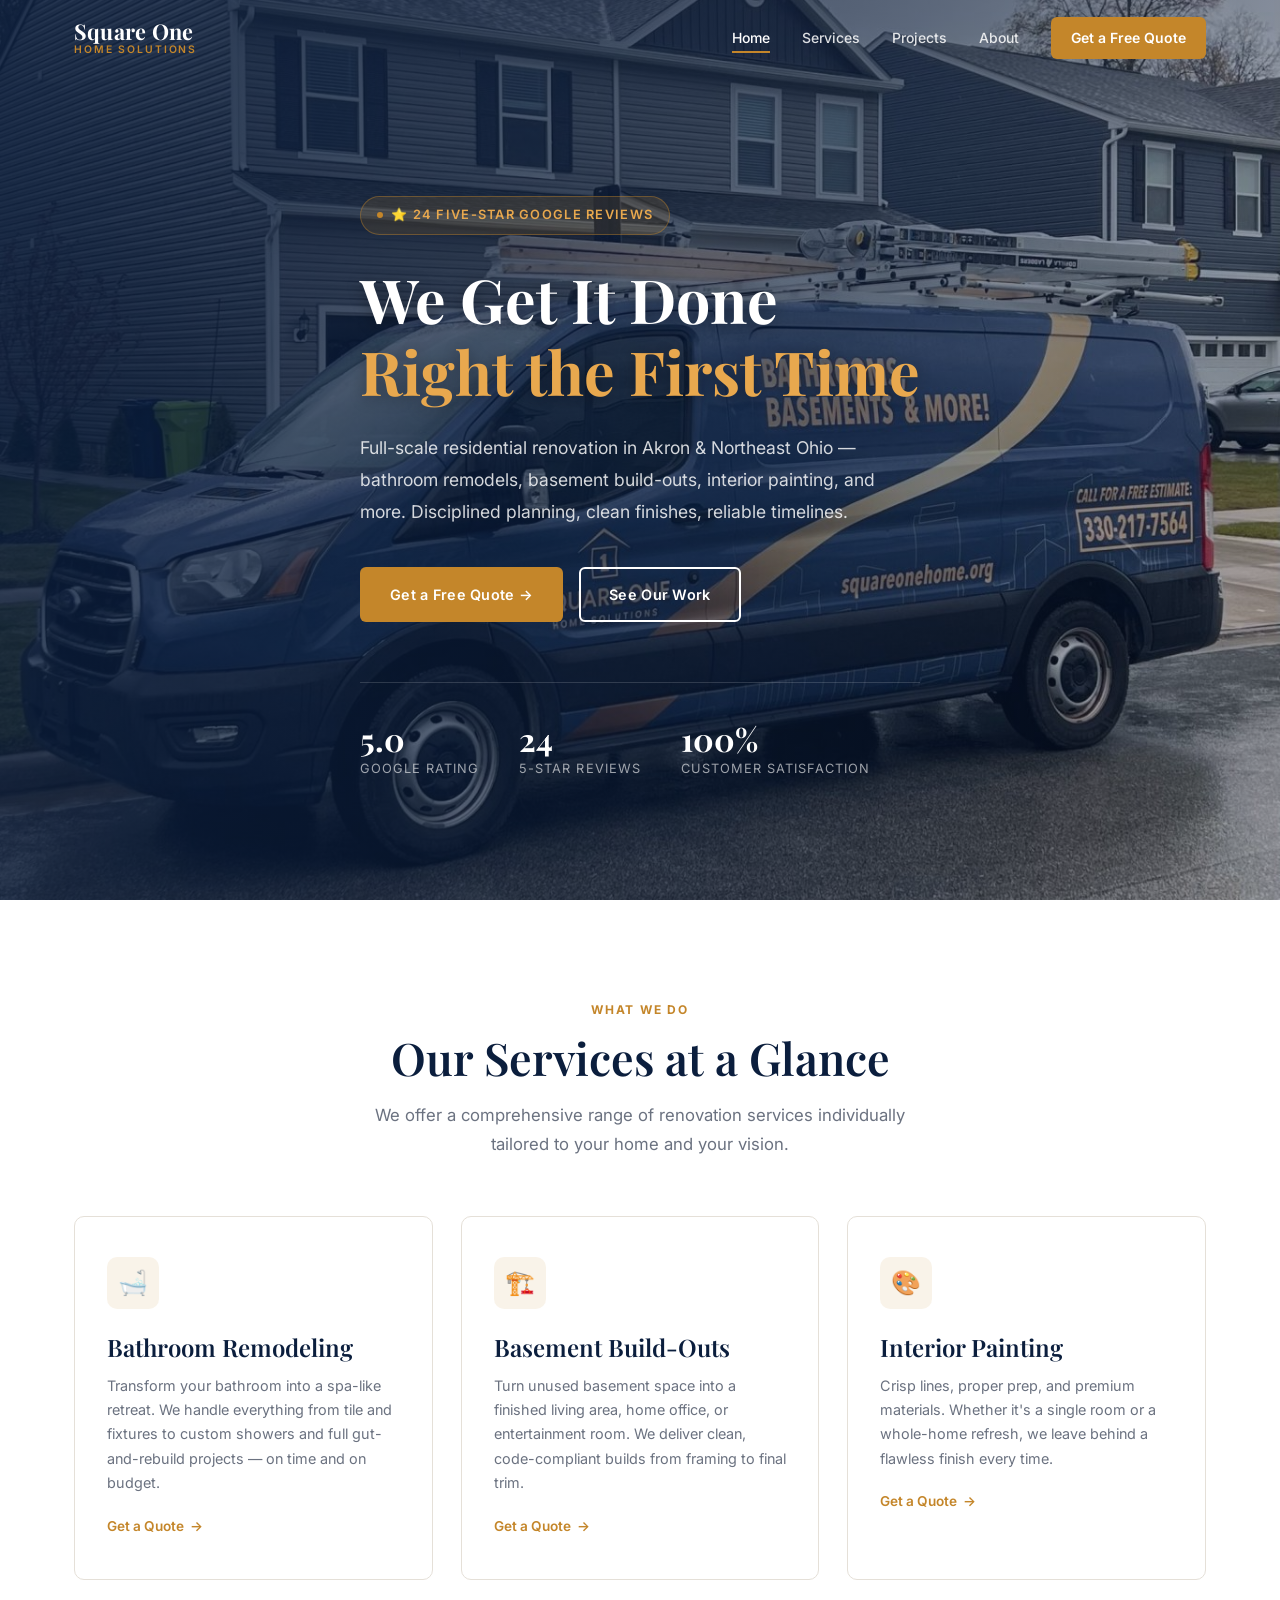
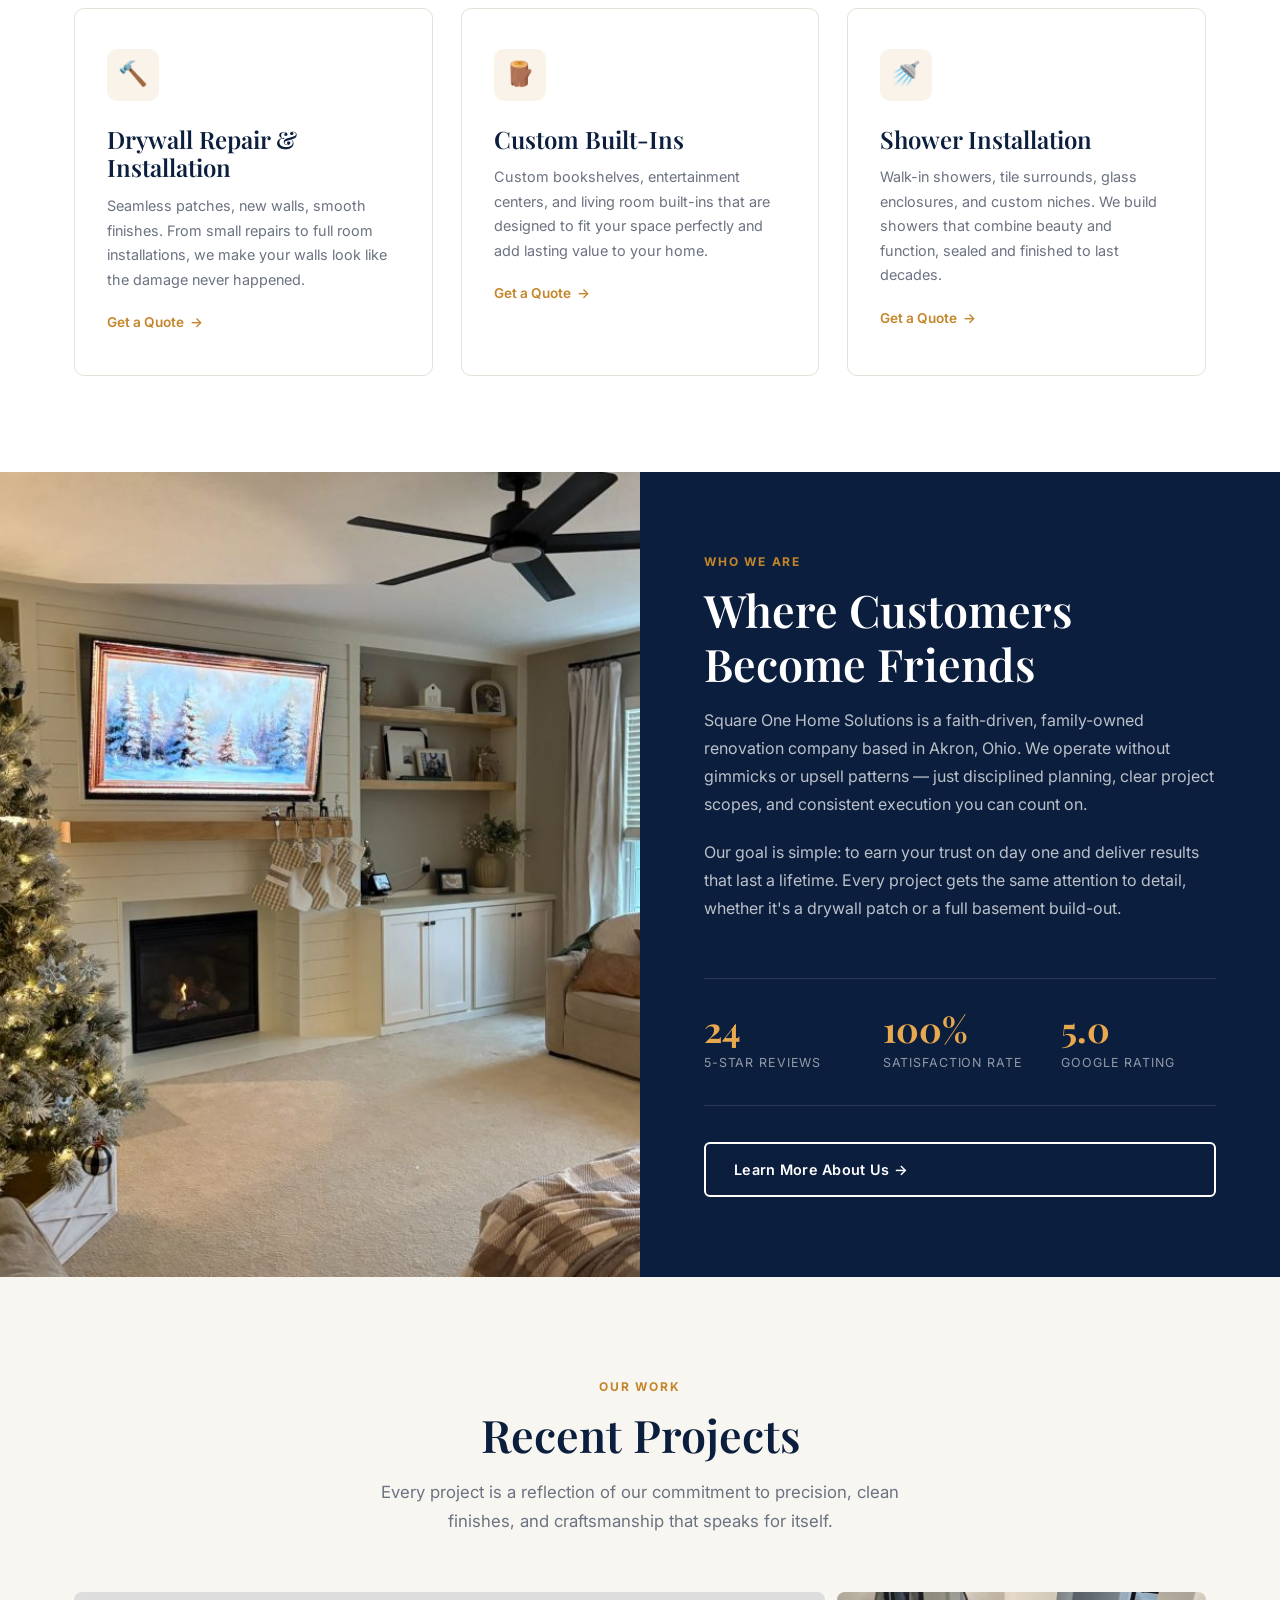
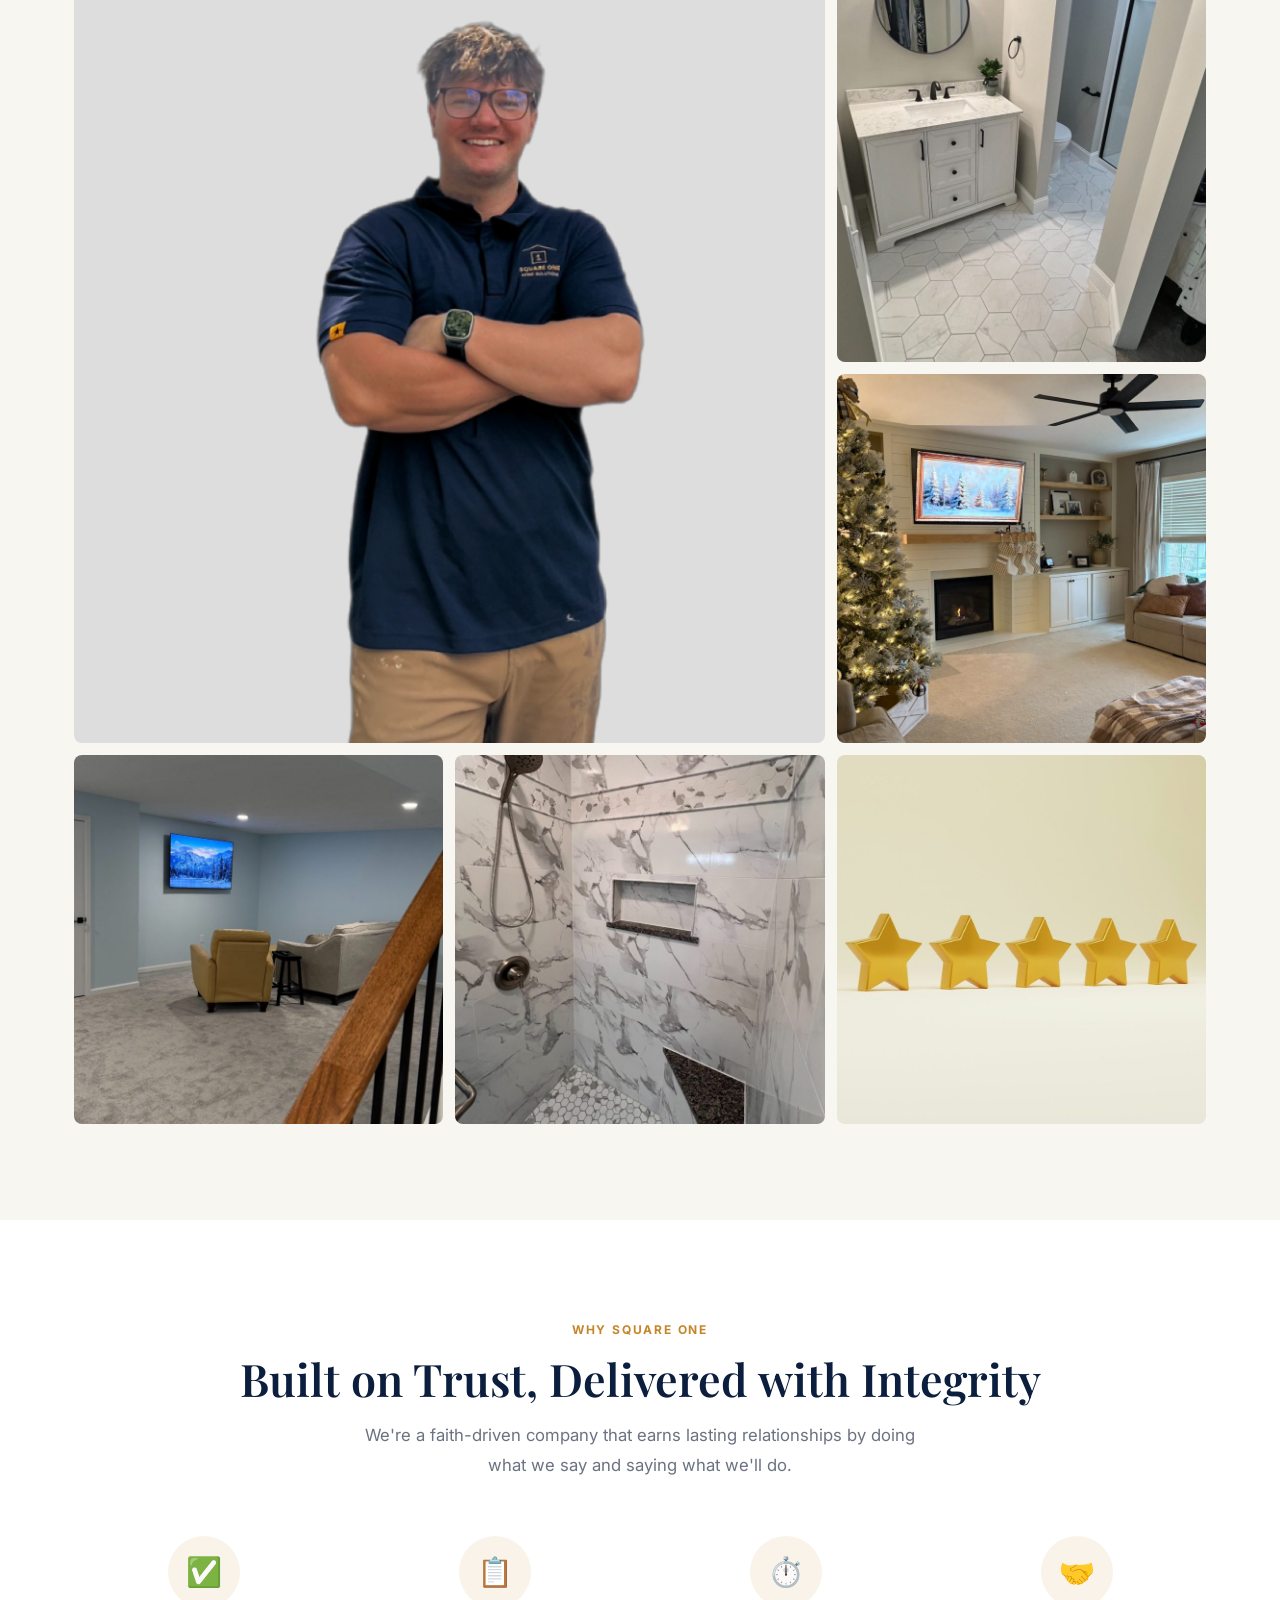
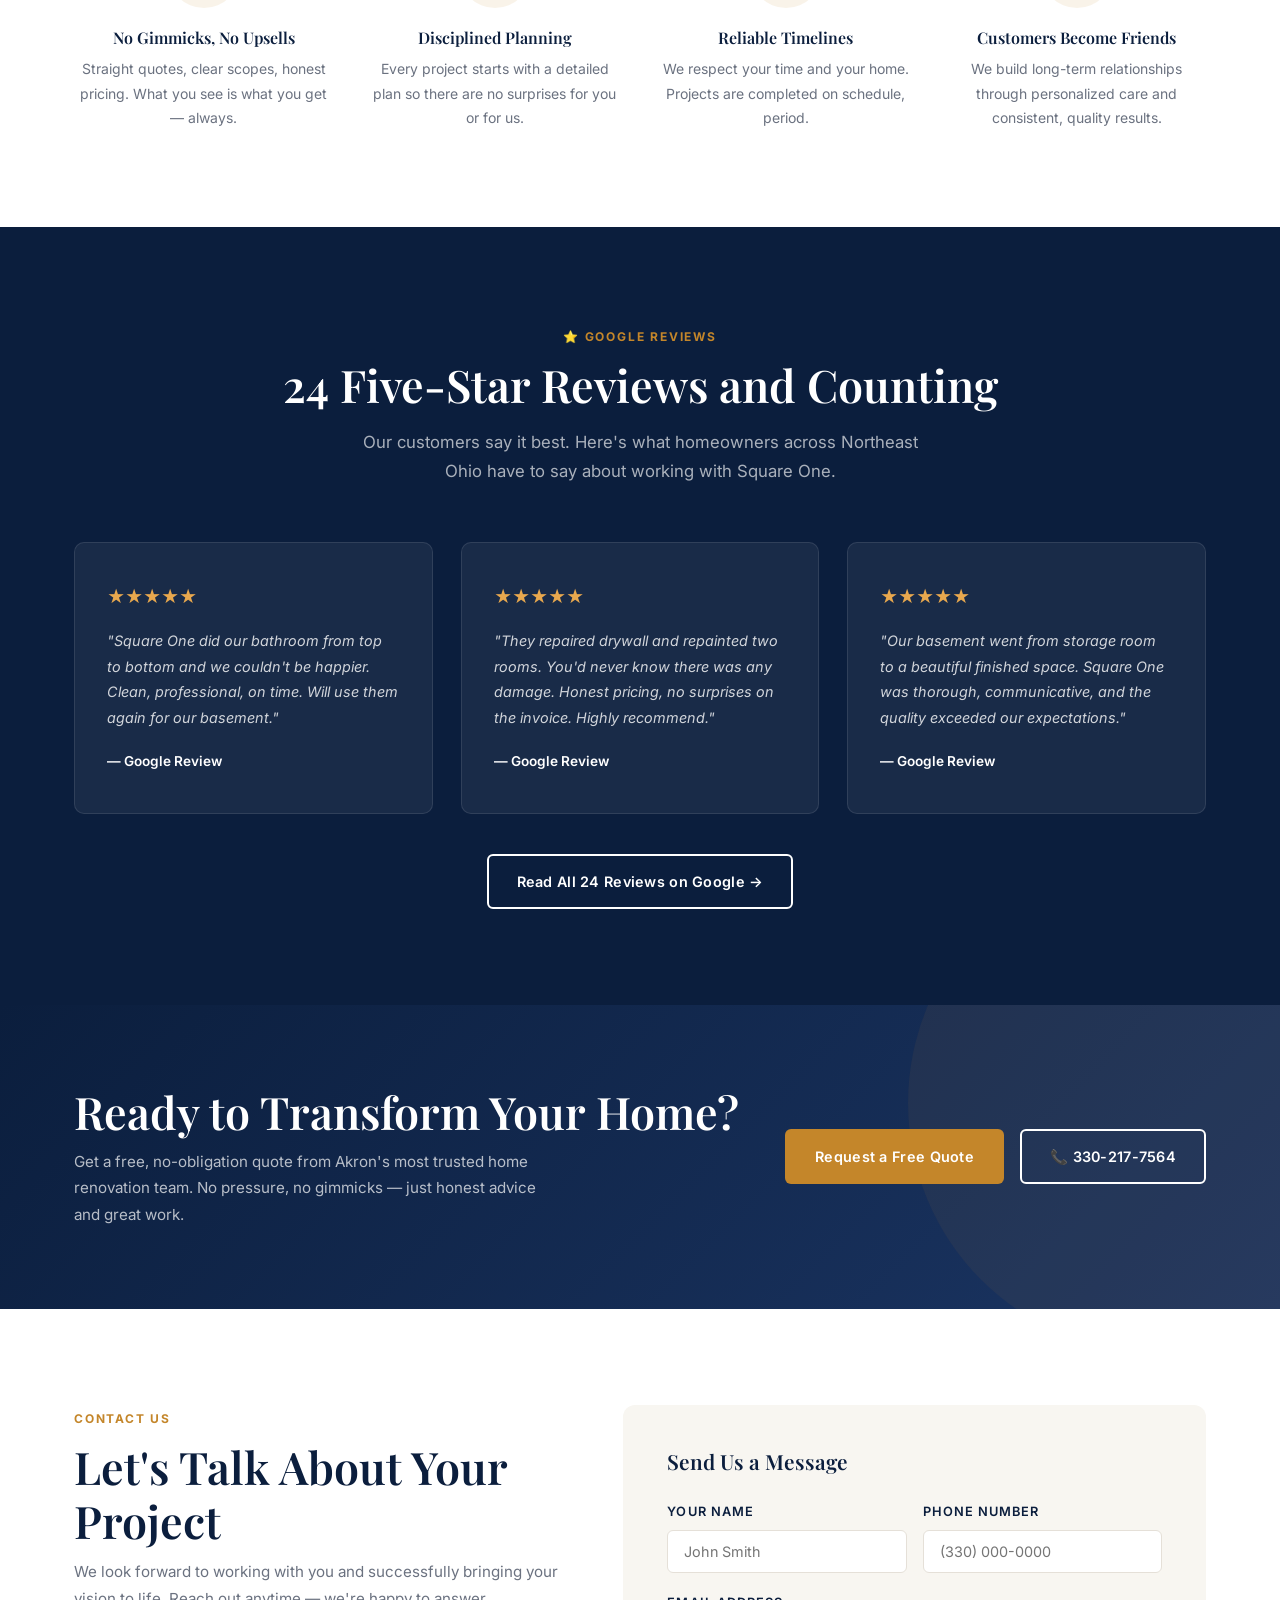
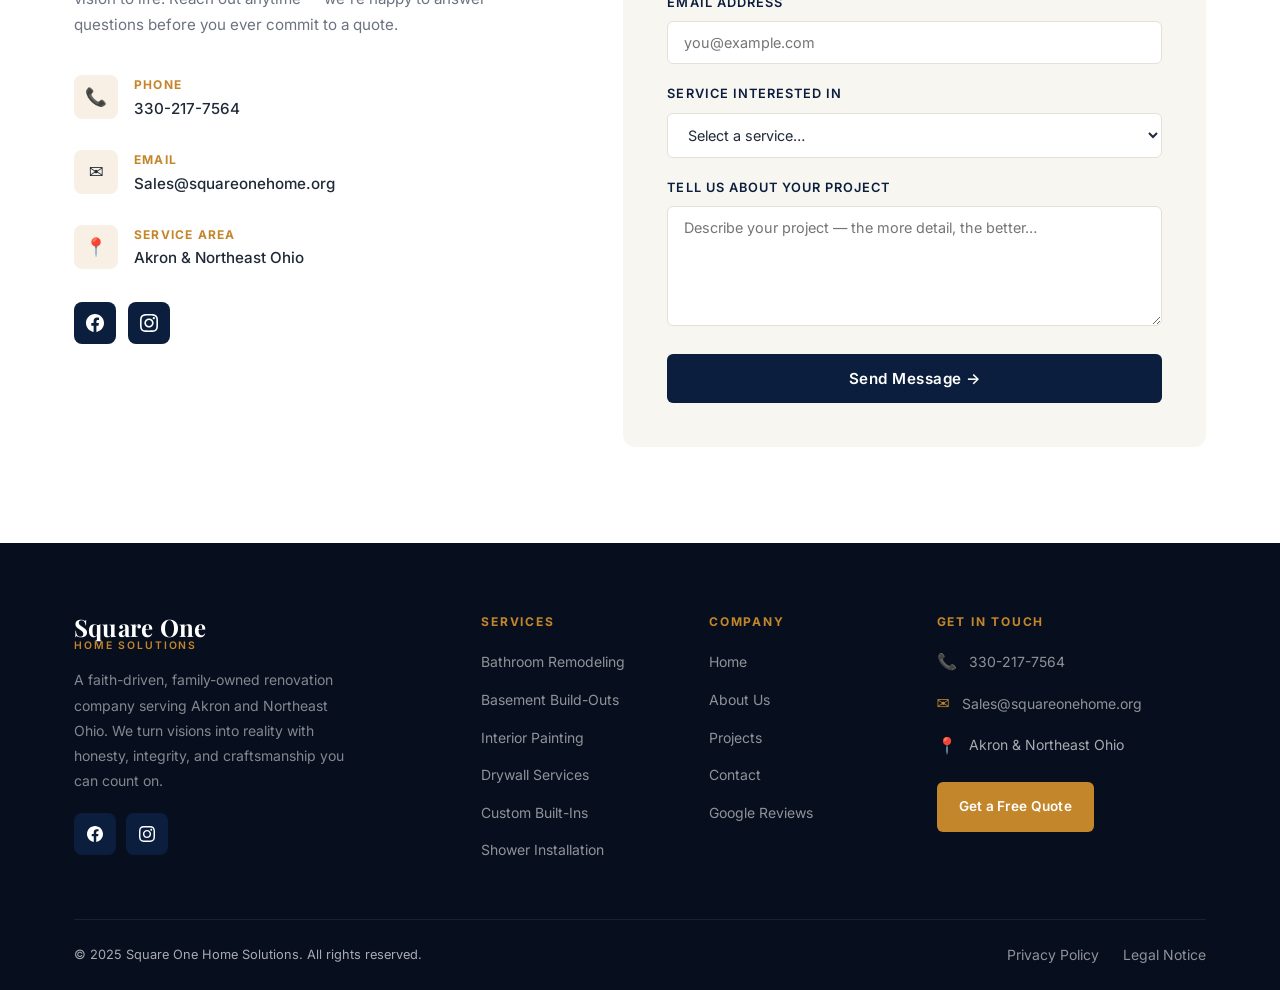
==== index.html @ 265bb5de "Initial launch: full site rebuild for Square One Home Solutions Modern 3-page website (Home, About, " ====
<!DOCTYPE html>
<html lang="en">
<head>
  <meta charset="UTF-8">
  <meta name="viewport" content="width=device-width, initial-scale=1.0">

  <!-- Primary SEO -->
  <title>Square One Home Solutions | Home Renovation Contractor in Akron, OH</title>
  <meta name="description" content="Square One Home Solutions is Akron's trusted home renovation contractor. Bathroom remodels, basement build-outs, interior painting, drywall & more. 24 five-star reviews. Call 330-217-7564.">
  <meta name="keywords" content="home renovation Akron Ohio, bathroom remodel Akron, basement finishing Akron, interior painting contractor Ohio, drywall repair Akron, home improvement contractor Northeast Ohio">
  <meta name="robots" content="index, follow">
  <link rel="canonical" href="https://www.squareonehome.org/">

  <!-- Open Graph -->
  <meta property="og:type" content="website">
  <meta property="og:url" content="https://www.squareonehome.org/">
  <meta property="og:title" content="Square One Home Solutions | Home Renovation Contractor in Akron, OH">
  <meta property="og:description" content="Full-scale residential renovation with precision, clean finishes, and reliable timelines. Bathroom remodels, basements, painting & more. Serving Akron, OH.">
  <meta property="og:image" content="https://www.squareonehome.org/images/hero-main.jpg">

  <!-- Twitter Card -->
  <meta name="twitter:card" content="summary_large_image">
  <meta name="twitter:title" content="Square One Home Solutions | Akron Home Renovation">
  <meta name="twitter:description" content="Bathroom remodels, basement build-outs, interior painting & drywall in Akron, OH. 24 five-star reviews.">
  <meta name="twitter:image" content="https://www.squareonehome.org/images/hero-main.jpg">

  <!-- Geo tags -->
  <meta name="geo.region" content="US-OH">
  <meta name="geo.placename" content="Akron, Ohio">

  <!-- Favicon placeholder -->
  <link rel="icon" href="images/favicon.ico" type="image/x-icon">

  <!-- Preconnect for Google Fonts -->
  <link rel="preconnect" href="https://fonts.googleapis.com">
  <link rel="preconnect" href="https://fonts.gstatic.com" crossorigin>
  <link href="https://fonts.googleapis.com/css2?family=Playfair+Display:wght@400;600;700&family=Inter:wght@300;400;500;600;700&display=swap" rel="stylesheet">

  <link rel="stylesheet" href="css/style.css">

  <!-- Structured Data: Local Business -->
  <script type="application/ld+json">
  {
    "@context": "https://schema.org",
    "@type": "HomeAndConstructionBusiness",
    "name": "Square One Home Solutions",
    "url": "https://www.squareonehome.org",
    "telephone": "+13302177564",
    "email": "Sales@squareonehome.org",
    "address": {
      "@type": "PostalAddress",
      "addressLocality": "Akron",
      "addressRegion": "OH",
      "addressCountry": "US"
    },
    "areaServed": {
      "@type": "State",
      "name": "Northeast Ohio"
    },
    "description": "Square One Home Solutions provides full-scale residential renovation with a focus on precision, clean finishes, and reliable timelines. Services include bathroom remodels, basement build-outs, interior painting, drywall repair and installation, and full home-update projects.",
    "priceRange": "$$",
    "aggregateRating": {
      "@type": "AggregateRating",
      "ratingValue": "5",
      "reviewCount": "24",
      "bestRating": "5"
    },
    "sameAs": [
      "https://www.facebook.com/521658031037612",
      "https://www.instagram.com/squareone_home"
    ],
    "hasOfferCatalog": {
      "@type": "OfferCatalog",
      "name": "Renovation Services",
      "itemListElement": [
        { "@type": "Offer", "itemOffered": { "@type": "Service", "name": "Bathroom Remodeling" } },
        { "@type": "Offer", "itemOffered": { "@type": "Service", "name": "Basement Build-Outs" } },
        { "@type": "Offer", "itemOffered": { "@type": "Service", "name": "Interior Painting" } },
        { "@type": "Offer", "itemOffered": { "@type": "Service", "name": "Drywall Repair & Installation" } },
        { "@type": "Offer", "itemOffered": { "@type": "Service", "name": "Custom Built-Ins" } },
        { "@type": "Offer", "itemOffered": { "@type": "Service", "name": "Shower Installation" } }
      ]
    }
  }
  </script>
</head>
<body>

  <!-- ══ HEADER ══ -->
  <header class="header transparent" role="banner">
    <div class="container header-inner">
      <a href="index.html" class="logo" aria-label="Square One Home Solutions Home">
        <span class="logo-top">Square One</span>
        <span class="logo-bottom">Home Solutions</span>
      </a>

      <nav class="nav" role="navigation" aria-label="Main navigation">
        <a href="index.html" class="nav-link active">Home</a>
        <a href="index.html#services" class="nav-link">Services</a>
        <a href="index.html#projects" class="nav-link">Projects</a>
        <a href="about.html" class="nav-link">About</a>
        <a href="contact.html" class="nav-cta">Get a Free Quote</a>
      </nav>

      <button class="hamburger" aria-label="Toggle menu" aria-expanded="false">
        <span></span><span></span><span></span>
      </button>
    </div>
  </header>

  <!-- Mobile Nav -->
  <nav class="mobile-nav" role="navigation" aria-label="Mobile navigation">
    <a href="index.html" class="mobile-nav-link">Home</a>
    <a href="index.html#services" class="mobile-nav-link">Services</a>
    <a href="index.html#projects" class="mobile-nav-link">Projects</a>
    <a href="about.html" class="mobile-nav-link">About</a>
    <a href="contact.html" class="mobile-nav-link nav-cta">Get a Free Quote</a>
  </nav>

  <main>

    <!-- ══ HERO ══ -->
    <section class="hero" aria-label="Hero banner">
      <div class="hero-bg" role="img" aria-label="Beautifully renovated home interior"></div>
      <div class="hero-overlay"></div>
      <div class="container">
        <div class="hero-content">
          <div class="hero-badge">⭐ 24 Five-Star Google Reviews</div>
          <h1>We Get It Done<br><span>Right the First Time</span></h1>
          <p class="hero-desc">Full-scale residential renovation in Akron &amp; Northeast Ohio — bathroom remodels, basement build-outs, interior painting, and more. Disciplined planning, clean finishes, reliable timelines.</p>
          <div class="hero-actions">
            <a href="contact.html" class="btn btn-primary">Get a Free Quote →</a>
            <a href="index.html#projects" class="btn btn-outline">See Our Work</a>
          </div>
          <div class="hero-stats">
            <div>
              <div class="hero-stat-num">5.0</div>
              <div class="hero-stat-label">Google Rating</div>
            </div>
            <div>
              <div class="hero-stat-num">24</div>
              <div class="hero-stat-label">5-Star Reviews</div>
            </div>
            <div>
              <div class="hero-stat-num">100%</div>
              <div class="hero-stat-label">Customer Satisfaction</div>
            </div>
          </div>
        </div>
      </div>
    </section>

    <!-- ══ SERVICES ══ -->
    <section class="section" id="services" aria-labelledby="services-heading">
      <div class="container">
        <div class="section-header text-center">
          <span class="section-label">What We Do</span>
          <h2 class="section-title" id="services-heading">Our Services at a Glance</h2>
          <p class="section-subtitle">We offer a comprehensive range of renovation services individually tailored to your home and your vision.</p>
        </div>

        <div class="services-grid">

          <article class="service-card fade-up" aria-labelledby="svc-bath">
            <div class="service-icon" aria-hidden="true">🛁</div>
            <h3 id="svc-bath">Bathroom Remodeling</h3>
            <p>Transform your bathroom into a spa-like retreat. We handle everything from tile and fixtures to custom showers and full gut-and-rebuild projects — on time and on budget.</p>
            <a href="contact.html" class="service-link">Get a Quote <span aria-hidden="true">→</span></a>
          </article>

          <article class="service-card fade-up" aria-labelledby="svc-base">
            <div class="service-icon" aria-hidden="true">🏗️</div>
            <h3 id="svc-base">Basement Build-Outs</h3>
            <p>Turn unused basement space into a finished living area, home office, or entertainment room. We deliver clean, code-compliant builds from framing to final trim.</p>
            <a href="contact.html" class="service-link">Get a Quote <span aria-hidden="true">→</span></a>
          </article>

          <article class="service-card fade-up" aria-labelledby="svc-paint">
            <div class="service-icon" aria-hidden="true">🎨</div>
            <h3 id="svc-paint">Interior Painting</h3>
            <p>Crisp lines, proper prep, and premium materials. Whether it's a single room or a whole-home refresh, we leave behind a flawless finish every time.</p>
            <a href="contact.html" class="service-link">Get a Quote <span aria-hidden="true">→</span></a>
          </article>

          <article class="service-card fade-up" aria-labelledby="svc-dry">
            <div class="service-icon" aria-hidden="true">🔨</div>
            <h3 id="svc-dry">Drywall Repair &amp; Installation</h3>
            <p>Seamless patches, new walls, smooth finishes. From small repairs to full room installations, we make your walls look like the damage never happened.</p>
            <a href="contact.html" class="service-link">Get a Quote <span aria-hidden="true">→</span></a>
          </article>

          <article class="service-card fade-up" aria-labelledby="svc-built">
            <div class="service-icon" aria-hidden="true">🪵</div>
            <h3 id="svc-built">Custom Built-Ins</h3>
            <p>Custom bookshelves, entertainment centers, and living room built-ins that are designed to fit your space perfectly and add lasting value to your home.</p>
            <a href="contact.html" class="service-link">Get a Quote <span aria-hidden="true">→</span></a>
          </article>

          <article class="service-card fade-up" aria-labelledby="svc-shower">
            <div class="service-icon" aria-hidden="true">🚿</div>
            <h3 id="svc-shower">Shower Installation</h3>
            <p>Walk-in showers, tile surrounds, glass enclosures, and custom niches. We build showers that combine beauty and function, sealed and finished to last decades.</p>
            <a href="contact.html" class="service-link">Get a Quote <span aria-hidden="true">→</span></a>
          </article>

        </div>
      </div>
    </section>

    <!-- ══ ABOUT STRIP ══ -->
    <section class="about-strip" aria-label="About Square One Home Solutions">
      <div class="about-strip-image">
        <img src="images/project-3.jpg" alt="Square One team completing a professional home renovation project in Akron, Ohio" loading="lazy">
      </div>
      <div class="about-strip-content">
        <span class="section-label">Who We Are</span>
        <h2 class="section-title fade-up">Where Customers Become Friends</h2>
        <p class="fade-up">Square One Home Solutions is a faith-driven, family-owned renovation company based in Akron, Ohio. We operate without gimmicks or upsell patterns — just disciplined planning, clear project scopes, and consistent execution you can count on.</p>
        <p class="fade-up">Our goal is simple: to earn your trust on day one and deliver results that last a lifetime. Every project gets the same attention to detail, whether it's a drywall patch or a full basement build-out.</p>

        <div class="stats-row">
          <div class="stat-item fade-up">
            <div class="stat-item-num">24</div>
            <div class="stat-item-label">5-Star Reviews</div>
          </div>
          <div class="stat-item fade-up">
            <div class="stat-item-num">100%</div>
            <div class="stat-item-label">Satisfaction Rate</div>
          </div>
          <div class="stat-item fade-up">
            <div class="stat-item-num">5.0</div>
            <div class="stat-item-label">Google Rating</div>
          </div>
        </div>

        <a href="about.html" class="btn btn-outline fade-up">Learn More About Us →</a>
      </div>
    </section>

    <!-- ══ PROJECTS GALLERY ══ -->
    <section class="section section--warm" id="projects" aria-labelledby="projects-heading">
      <div class="container">
        <div class="section-header text-center">
          <span class="section-label">Our Work</span>
          <h2 class="section-title" id="projects-heading">Recent Projects</h2>
          <p class="section-subtitle">Every project is a reflection of our commitment to precision, clean finishes, and craftsmanship that speaks for itself.</p>
        </div>

        <div class="gallery-grid" role="list" aria-label="Project gallery">

          <div class="gallery-item fade-up" role="listitem">
            <img src="images/project-1.png" alt="Complete bathroom renovation with custom tile work by Square One Home Solutions, Akron OH" loading="lazy">
            <div class="gallery-caption"><span>Bathroom Renovation</span></div>
          </div>

          <div class="gallery-item fade-up" role="listitem">
            <img src="images/project-2.jpg" alt="Modern bathroom remodel with walk-in shower in Northeast Ohio" loading="lazy">
            <div class="gallery-caption"><span>Custom Shower</span></div>
          </div>

          <div class="gallery-item fade-up" role="listitem">
            <img src="images/project-3.jpg" alt="Full interior renovation project completed by Square One Home Solutions" loading="lazy">
            <div class="gallery-caption"><span>Full Home Update</span></div>
          </div>

          <div class="gallery-item fade-up" role="listitem">
            <img src="images/project-4.jpg" alt="Custom built-in shelving and living room renovation in Akron Ohio" loading="lazy">
            <div class="gallery-caption"><span>Custom Built-Ins</span></div>
          </div>

          <div class="gallery-item fade-up" role="listitem">
            <img src="images/project-5.jpg" alt="Basement finishing and build-out project in Northeast Ohio" loading="lazy">
            <div class="gallery-caption"><span>Basement Build-Out</span></div>
          </div>

          <div class="gallery-item fade-up" role="listitem">
            <img src="images/project-6.jpg" alt="Interior painting and drywall renovation by Square One Home Solutions" loading="lazy">
            <div class="gallery-caption"><span>Interior Renovation</span></div>
          </div>

        </div>
      </div>
    </section>

    <!-- ══ WHY CHOOSE US ══ -->
    <section class="section" aria-labelledby="why-heading">
      <div class="container">
        <div class="section-header text-center">
          <span class="section-label">Why Square One</span>
          <h2 class="section-title" id="why-heading">Built on Trust, Delivered with Integrity</h2>
          <p class="section-subtitle">We're a faith-driven company that earns lasting relationships by doing what we say and saying what we'll do.</p>
        </div>
        <div class="features-grid">
          <div class="feature-item fade-up">
            <div class="feature-icon-wrap" aria-hidden="true">✅</div>
            <h3>No Gimmicks, No Upsells</h3>
            <p>Straight quotes, clear scopes, honest pricing. What you see is what you get — always.</p>
          </div>
          <div class="feature-item fade-up">
            <div class="feature-icon-wrap" aria-hidden="true">📋</div>
            <h3>Disciplined Planning</h3>
            <p>Every project starts with a detailed plan so there are no surprises for you or for us.</p>
          </div>
          <div class="feature-item fade-up">
            <div class="feature-icon-wrap" aria-hidden="true">⏱️</div>
            <h3>Reliable Timelines</h3>
            <p>We respect your time and your home. Projects are completed on schedule, period.</p>
          </div>
          <div class="feature-item fade-up">
            <div class="feature-icon-wrap" aria-hidden="true">🤝</div>
            <h3>Customers Become Friends</h3>
            <p>We build long-term relationships through personalized care and consistent, quality results.</p>
          </div>
        </div>
      </div>
    </section>

    <!-- ══ REVIEWS STRIP ══ -->
    <section class="section section--dark" aria-labelledby="reviews-heading">
      <div class="container">
        <div class="section-header text-center">
          <span class="section-label">⭐ Google Reviews</span>
          <h2 class="section-title" id="reviews-heading">24 Five-Star Reviews and Counting</h2>
          <p class="section-subtitle" style="color:rgba(255,255,255,.65);margin:0 auto;">Our customers say it best. Here's what homeowners across Northeast Ohio have to say about working with Square One.</p>
        </div>
        <div class="services-grid" style="margin-top:0;">

          <div class="service-card fade-up" style="background:rgba(255,255,255,.06);border-color:rgba(255,255,255,.1);">
            <div style="color:var(--gold-light);font-size:1.1rem;margin-bottom:16px;">★★★★★</div>
            <p style="color:rgba(255,255,255,.8);font-style:italic;line-height:1.8;">"Square One did our bathroom from top to bottom and we couldn't be happier. Clean, professional, on time. Will use them again for our basement."</p>
            <div style="margin-top:20px;font-size:.85rem;font-weight:600;color:var(--white);">— Google Review</div>
          </div>

          <div class="service-card fade-up" style="background:rgba(255,255,255,.06);border-color:rgba(255,255,255,.1);">
            <div style="color:var(--gold-light);font-size:1.1rem;margin-bottom:16px;">★★★★★</div>
            <p style="color:rgba(255,255,255,.8);font-style:italic;line-height:1.8;">"They repaired drywall and repainted two rooms. You'd never know there was any damage. Honest pricing, no surprises on the invoice. Highly recommend."</p>
            <div style="margin-top:20px;font-size:.85rem;font-weight:600;color:var(--white);">— Google Review</div>
          </div>

          <div class="service-card fade-up" style="background:rgba(255,255,255,.06);border-color:rgba(255,255,255,.1);">
            <div style="color:var(--gold-light);font-size:1.1rem;margin-bottom:16px;">★★★★★</div>
            <p style="color:rgba(255,255,255,.8);font-style:italic;line-height:1.8;">"Our basement went from storage room to a beautiful finished space. Square One was thorough, communicative, and the quality exceeded our expectations."</p>
            <div style="margin-top:20px;font-size:.85rem;font-weight:600;color:var(--white);">— Google Review</div>
          </div>

        </div>
        <div class="text-center" style="margin-top:40px;">
          <a href="https://share.google/Bv9INRR4lbQwHHFZZ" target="_blank" rel="noopener noreferrer" class="btn btn-outline">Read All 24 Reviews on Google →</a>
        </div>
      </div>
    </section>

    <!-- ══ CTA BANNER ══ -->
    <section class="cta-banner" aria-label="Call to action">
      <div class="container">
        <div class="cta-inner">
          <div class="cta-text fade-up">
            <h2>Ready to Transform Your Home?</h2>
            <p>Get a free, no-obligation quote from Akron's most trusted home renovation team. No pressure, no gimmicks — just honest advice and great work.</p>
          </div>
          <div class="cta-actions fade-up">
            <a href="contact.html" class="btn btn-primary">Request a Free Quote</a>
            <a href="tel:+13302177564" class="btn btn-outline">📞 330-217-7564</a>
          </div>
        </div>
      </div>
    </section>

    <!-- ══ CONTACT SNIPPET ══ -->
    <section class="section" id="contact" aria-labelledby="contact-heading">
      <div class="container">
        <div class="contact-grid">

          <div>
            <span class="section-label">Contact Us</span>
            <h2 class="contact-info-title" id="contact-heading">Let's Talk About Your Project</h2>
            <p class="contact-info-desc">We look forward to working with you and successfully bringing your vision to life. Reach out anytime — we're happy to answer questions before you ever commit to a quote.</p>

            <div class="contact-info-item">
              <div class="contact-info-icon" aria-hidden="true">📞</div>
              <div>
                <div class="contact-info-label">Phone</div>
                <a href="tel:+13302177564" class="contact-info-value">330-217-7564</a>
              </div>
            </div>

            <div class="contact-info-item">
              <div class="contact-info-icon" aria-hidden="true">✉️</div>
              <div>
                <div class="contact-info-label">Email</div>
                <a href="mailto:Sales@squareonehome.org" class="contact-info-value">Sales@squareonehome.org</a>
              </div>
            </div>

            <div class="contact-info-item">
              <div class="contact-info-icon" aria-hidden="true">📍</div>
              <div>
                <div class="contact-info-label">Service Area</div>
                <div class="contact-info-value">Akron &amp; Northeast Ohio</div>
              </div>
            </div>

            <div class="contact-social" aria-label="Social media links">
              <a href="https://www.facebook.com/521658031037612" class="social-btn" target="_blank" rel="noopener noreferrer" aria-label="Square One on Facebook">
                <svg width="18" height="18" viewBox="0 0 24 24" fill="currentColor" aria-hidden="true"><path d="M24 12.073c0-6.627-5.373-12-12-12s-12 5.373-12 12c0 5.99 4.388 10.954 10.125 11.854v-8.385H7.078v-3.47h3.047V9.43c0-3.007 1.792-4.669 4.533-4.669 1.312 0 2.686.235 2.686.235v2.953H15.83c-1.491 0-1.956.925-1.956 1.874v2.25h3.328l-.532 3.47h-2.796v8.385C19.612 23.027 24 18.062 24 12.073z"/></svg>
              </a>
              <a href="https://www.instagram.com/squareone_home" class="social-btn" target="_blank" rel="noopener noreferrer" aria-label="Square One on Instagram (@squareone_home)">
                <svg width="18" height="18" viewBox="0 0 24 24" fill="currentColor" aria-hidden="true"><path d="M12 2.163c3.204 0 3.584.012 4.85.07 3.252.148 4.771 1.691 4.919 4.919.058 1.265.069 1.645.069 4.849 0 3.205-.012 3.584-.069 4.849-.149 3.225-1.664 4.771-4.919 4.919-1.266.058-1.644.07-4.85.07-3.204 0-3.584-.012-4.849-.07-3.26-.149-4.771-1.699-4.919-4.92-.058-1.265-.07-1.644-.07-4.849 0-3.204.013-3.583.07-4.849.149-3.227 1.664-4.771 4.919-4.919 1.266-.057 1.645-.069 4.849-.069zm0-2.163c-3.259 0-3.667.014-4.947.072-4.358.2-6.78 2.618-6.98 6.98-.059 1.281-.073 1.689-.073 4.948 0 3.259.014 3.668.072 4.948.2 4.358 2.618 6.78 6.98 6.98 1.281.058 1.689.072 4.948.072 3.259 0 3.668-.014 4.948-.072 4.354-.2 6.782-2.618 6.979-6.98.059-1.28.073-1.689.073-4.948 0-3.259-.014-3.667-.072-4.947-.196-4.354-2.617-6.78-6.979-6.98-1.281-.059-1.69-.073-4.949-.073zm0 5.838c-3.403 0-6.162 2.759-6.162 6.162s2.759 6.163 6.162 6.163 6.162-2.759 6.162-6.163c0-3.403-2.759-6.162-6.162-6.162zm0 10.162c-2.209 0-4-1.79-4-4 0-2.209 1.791-4 4-4s4 1.791 4 4c0 2.21-1.791 4-4 4zm6.406-11.845c-.796 0-1.441.645-1.441 1.44s.645 1.44 1.441 1.44c.795 0 1.439-.645 1.439-1.44s-.644-1.44-1.439-1.44z"/></svg>
              </a>
            </div>
          </div>

          <div class="contact-form" role="form" aria-label="Quick contact form">
            <h3>Send Us a Message</h3>
            <form class="js-contact-form" action="https://formspree.io/f/your-form-id" method="POST" novalidate>
              <div class="form-row">
                <div class="form-group">
                  <label for="name">Your Name</label>
                  <input type="text" id="name" name="name" placeholder="John Smith" required autocomplete="name">
                </div>
                <div class="form-group">
                  <label for="phone">Phone Number</label>
                  <input type="tel" id="phone" name="phone" placeholder="(330) 000-0000" autocomplete="tel">
                </div>
              </div>
              <div class="form-group">
                <label for="email">Email Address</label>
                <input type="email" id="email" name="email" placeholder="you@example.com" required autocomplete="email">
              </div>
              <div class="form-group">
                <label for="service">Service Interested In</label>
                <select id="service" name="service">
                  <option value="">Select a service…</option>
                  <option>Bathroom Remodeling</option>
                  <option>Basement Build-Out</option>
                  <option>Interior Painting</option>
                  <option>Drywall Repair / Installation</option>
                  <option>Custom Built-Ins</option>
                  <option>Shower Installation</option>
                  <option>Full Home Update</option>
                  <option>Other</option>
                </select>
              </div>
              <div class="form-group">
                <label for="message">Tell Us About Your Project</label>
                <textarea id="message" name="message" placeholder="Describe your project — the more detail, the better…" required></textarea>
              </div>
              <button type="submit" class="form-submit">Send Message →</button>
            </form>
            <div class="form-success" aria-live="polite">
              <div class="check">✅</div>
              <p><strong>Message received!</strong><br>We'll be in touch within 1 business day.</p>
            </div>
          </div>

        </div>
      </div>
    </section>

  </main>

  <!-- ══ FOOTER ══ -->
  <footer class="footer" role="contentinfo">
    <div class="container">
      <div class="footer-grid">

        <div class="footer-brand">
          <a href="index.html" class="logo" aria-label="Square One Home Solutions">
            <span class="logo-top">Square One</span>
            <span class="logo-bottom">Home Solutions</span>
          </a>
          <p>A faith-driven, family-owned renovation company serving Akron and Northeast Ohio. We turn visions into reality with honesty, integrity, and craftsmanship you can count on.</p>
          <div class="footer-social" aria-label="Social media links">
            <a href="https://www.facebook.com/521658031037612" class="social-btn" target="_blank" rel="noopener noreferrer" aria-label="Facebook">
              <svg width="16" height="16" viewBox="0 0 24 24" fill="currentColor" aria-hidden="true"><path d="M24 12.073c0-6.627-5.373-12-12-12s-12 5.373-12 12c0 5.99 4.388 10.954 10.125 11.854v-8.385H7.078v-3.47h3.047V9.43c0-3.007 1.792-4.669 4.533-4.669 1.312 0 2.686.235 2.686.235v2.953H15.83c-1.491 0-1.956.925-1.956 1.874v2.25h3.328l-.532 3.47h-2.796v8.385C19.612 23.027 24 18.062 24 12.073z"/></svg>
            </a>
            <a href="https://www.instagram.com/squareone_home" class="social-btn" target="_blank" rel="noopener noreferrer" aria-label="Instagram">
              <svg width="16" height="16" viewBox="0 0 24 24" fill="currentColor" aria-hidden="true"><path d="M12 2.163c3.204 0 3.584.012 4.85.07 3.252.148 4.771 1.691 4.919 4.919.058 1.265.069 1.645.069 4.849 0 3.205-.012 3.584-.069 4.849-.149 3.225-1.664 4.771-4.919 4.919-1.266.058-1.644.07-4.85.07-3.204 0-3.584-.012-4.849-.07-3.26-.149-4.771-1.699-4.919-4.92-.058-1.265-.07-1.644-.07-4.849 0-3.204.013-3.583.07-4.849.149-3.227 1.664-4.771 4.919-4.919 1.266-.057 1.645-.069 4.849-.069zm0-2.163c-3.259 0-3.667.014-4.947.072-4.358.2-6.78 2.618-6.98 6.98-.059 1.281-.073 1.689-.073 4.948 0 3.259.014 3.668.072 4.948.2 4.358 2.618 6.78 6.98 6.98 1.281.058 1.689.072 4.948.072 3.259 0 3.668-.014 4.948-.072 4.354-.2 6.782-2.618 6.979-6.98.059-1.28.073-1.689.073-4.948 0-3.259-.014-3.667-.072-4.947-.196-4.354-2.617-6.78-6.979-6.98-1.281-.059-1.69-.073-4.949-.073zm0 5.838c-3.403 0-6.162 2.759-6.162 6.162s2.759 6.163 6.162 6.163 6.162-2.759 6.162-6.163c0-3.403-2.759-6.162-6.162-6.162zm0 10.162c-2.209 0-4-1.79-4-4 0-2.209 1.791-4 4-4s4 1.791 4 4c0 2.21-1.791 4-4 4zm6.406-11.845c-.796 0-1.441.645-1.441 1.44s.645 1.44 1.441 1.44c.795 0 1.439-.645 1.439-1.44s-.644-1.44-1.439-1.44z"/></svg>
            </a>
          </div>
        </div>

        <div>
          <h4 class="footer-heading">Services</h4>
          <ul class="footer-links">
            <li><a href="contact.html" class="footer-link">Bathroom Remodeling</a></li>
            <li><a href="contact.html" class="footer-link">Basement Build-Outs</a></li>
            <li><a href="contact.html" class="footer-link">Interior Painting</a></li>
            <li><a href="contact.html" class="footer-link">Drywall Services</a></li>
            <li><a href="contact.html" class="footer-link">Custom Built-Ins</a></li>
            <li><a href="contact.html" class="footer-link">Shower Installation</a></li>
          </ul>
        </div>

        <div>
          <h4 class="footer-heading">Company</h4>
          <ul class="footer-links">
            <li><a href="index.html" class="footer-link">Home</a></li>
            <li><a href="about.html" class="footer-link">About Us</a></li>
            <li><a href="index.html#projects" class="footer-link">Projects</a></li>
            <li><a href="contact.html" class="footer-link">Contact</a></li>
            <li><a href="https://share.google/Bv9INRR4lbQwHHFZZ" target="_blank" rel="noopener noreferrer" class="footer-link">Google Reviews</a></li>
          </ul>
        </div>

        <div>
          <h4 class="footer-heading">Get In Touch</h4>
          <div class="footer-contact-item">
            <span class="icon" aria-hidden="true">📞</span>
            <a href="tel:+13302177564" class="footer-link">330-217-7564</a>
          </div>
          <div class="footer-contact-item">
            <span class="icon" aria-hidden="true">✉️</span>
            <a href="mailto:Sales@squareonehome.org" class="footer-link">Sales@squareonehome.org</a>
          </div>
          <div class="footer-contact-item">
            <span class="icon" aria-hidden="true">📍</span>
            <span>Akron &amp; Northeast Ohio</span>
          </div>
          <div style="margin-top:24px;">
            <a href="contact.html" class="btn btn-primary" style="font-size:.85rem;padding:12px 20px;">Get a Free Quote</a>
          </div>
        </div>

      </div>

      <div class="footer-bottom">
        <span>© 2025 Square One Home Solutions. All rights reserved.</span>
        <div class="footer-bottom-links">
          <a href="contact.html#privacy" class="footer-link">Privacy Policy</a>
          <a href="contact.html#legal" class="footer-link">Legal Notice</a>
        </div>
      </div>
    </div>
  </footer>

  <script src="js/main.js" defer></script>
</body>
</html>
---- css/style.css ----
/* ============================================
   Square One Home Solutions — Main Stylesheet
   ============================================ */

@import url('https://fonts.googleapis.com/css2?family=Playfair+Display:wght@400;600;700&family=Inter:wght@300;400;500;600;700&display=swap');

/* ── Reset & Base ── */
*, *::before, *::after { box-sizing: border-box; margin: 0; padding: 0; }
html { scroll-behavior: smooth; font-size: 16px; }
body {
  font-family: 'Inter', system-ui, -apple-system, sans-serif;
  color: #1F2937;
  background: #FFFFFF;
  line-height: 1.6;
  -webkit-font-smoothing: antialiased;
}
img { display: block; max-width: 100%; height: auto; }
a { text-decoration: none; color: inherit; }
ul { list-style: none; }

/* ── CSS Variables ── */
:root {
  --navy: #0B1E3D;
  --navy-mid: #1B3563;
  --gold: #C4862A;
  --gold-light: #E8A84E;
  --warm-bg: #F8F6F1;
  --white: #FFFFFF;
  --text: #1F2937;
  --text-muted: #6B7280;
  --border: #E5E0D8;
  --radius: 6px;
  --shadow-sm: 0 2px 8px rgba(0,0,0,.08);
  --shadow-md: 0 8px 32px rgba(0,0,0,.12);
  --shadow-lg: 0 20px 60px rgba(0,0,0,.18);
  --transition: .3s ease;
  --container: 1180px;
  --header-h: 76px;
}

/* ── Typography ── */
h1,h2,h3,h4 { font-family: 'Playfair Display', Georgia, serif; line-height: 1.2; }
h1 { font-size: clamp(2.2rem, 5vw, 3.8rem); font-weight: 700; }
h2 { font-size: clamp(1.8rem, 3.5vw, 2.8rem); font-weight: 600; }
h3 { font-size: clamp(1.2rem, 2.5vw, 1.5rem); font-weight: 600; }
p  { line-height: 1.75; color: var(--text-muted); }

/* ── Utility ── */
.container { max-width: var(--container); margin: 0 auto; padding: 0 24px; }
.section { padding: 96px 0; }
.section--dark { background: var(--navy); color: var(--white); }
.section--warm { background: var(--warm-bg); }
.section-label {
  display: inline-block;
  font-size: .75rem;
  font-weight: 700;
  letter-spacing: .15em;
  text-transform: uppercase;
  color: var(--gold);
  margin-bottom: 12px;
}
.section-title { color: var(--navy); margin-bottom: 16px; }
.section--dark .section-title { color: var(--white); }
.section-subtitle { max-width: 560px; font-size: 1.05rem; }
.section-header { margin-bottom: 56px; }
.text-center { text-align: center; }
.text-center .section-subtitle { margin: 0 auto; }

.btn {
  display: inline-flex;
  align-items: center;
  gap: 8px;
  padding: 14px 28px;
  border-radius: var(--radius);
  font-family: 'Inter', sans-serif;
  font-size: .9rem;
  font-weight: 600;
  letter-spacing: .02em;
  cursor: pointer;
  border: 2px solid transparent;
  transition: var(--transition);
}
.btn-primary {
  background: var(--gold);
  color: var(--white);
}
.btn-primary:hover {
  background: var(--gold-light);
  transform: translateY(-2px);
  box-shadow: 0 8px 20px rgba(196,134,42,.3);
}
.btn-outline {
  border-color: var(--white);
  color: var(--white);
  background: transparent;
}
.btn-outline:hover {
  background: var(--white);
  color: var(--navy);
}
.btn-outline-dark {
  border-color: var(--navy);
  color: var(--navy);
  background: transparent;
}
.btn-outline-dark:hover {
  background: var(--navy);
  color: var(--white);
}

/* ── Fade-in animation ── */
.fade-up {
  opacity: 0;
  transform: translateY(30px);
  transition: opacity .7s ease, transform .7s ease;
}
.fade-up.visible {
  opacity: 1;
  transform: translateY(0);
}

/* ── Header / Navigation ── */
.header {
  position: fixed;
  top: 0; left: 0; right: 0;
  z-index: 1000;
  height: var(--header-h);
  display: flex;
  align-items: center;
  transition: background var(--transition), box-shadow var(--transition);
}
.header.transparent { background: transparent; }
.header.scrolled {
  background: var(--navy);
  box-shadow: 0 2px 20px rgba(0,0,0,.25);
}
.header-inner {
  display: flex;
  align-items: center;
  justify-content: space-between;
  width: 100%;
}
.logo {
  display: flex;
  flex-direction: column;
  line-height: 1;
}
.logo-top {
  font-family: 'Playfair Display', serif;
  font-size: 1.35rem;
  font-weight: 700;
  color: var(--white);
  letter-spacing: .01em;
}
.logo-bottom {
  font-family: 'Inter', sans-serif;
  font-size: .65rem;
  font-weight: 600;
  letter-spacing: .18em;
  text-transform: uppercase;
  color: var(--gold);
  margin-top: 2px;
}
.nav { display: flex; align-items: center; gap: 32px; }
.nav-link {
  font-size: .875rem;
  font-weight: 500;
  color: rgba(255,255,255,.85);
  transition: color var(--transition);
  position: relative;
}
.nav-link::after {
  content: '';
  position: absolute;
  left: 0; bottom: -4px;
  width: 0; height: 2px;
  background: var(--gold);
  transition: width var(--transition);
}
.nav-link:hover,
.nav-link.active { color: var(--white); }
.nav-link:hover::after,
.nav-link.active::after { width: 100%; }
.nav-cta {
  background: var(--gold);
  color: var(--white);
  padding: 10px 20px;
  border-radius: var(--radius);
  font-size: .875rem;
  font-weight: 600;
  transition: var(--transition);
}
.nav-cta:hover {
  background: var(--gold-light);
  transform: translateY(-1px);
}
.hamburger {
  display: none;
  flex-direction: column;
  justify-content: center;
  gap: 5px;
  width: 36px;
  height: 36px;
  cursor: pointer;
  background: none;
  border: none;
  padding: 4px;
}
.hamburger span {
  display: block;
  height: 2px;
  background: var(--white);
  border-radius: 2px;
  transition: var(--transition);
}
.hamburger.open span:nth-child(1) { transform: translateY(7px) rotate(45deg); }
.hamburger.open span:nth-child(2) { opacity: 0; }
.hamburger.open span:nth-child(3) { transform: translateY(-7px) rotate(-45deg); }

/* ── Mobile Nav ── */
.mobile-nav {
  display: none;
  position: fixed;
  top: var(--header-h); left: 0; right: 0;
  background: var(--navy);
  padding: 24px;
  z-index: 999;
  flex-direction: column;
  gap: 4px;
  border-top: 1px solid rgba(255,255,255,.1);
  box-shadow: 0 8px 32px rgba(0,0,0,.3);
}
.mobile-nav.open { display: flex; }
.mobile-nav-link {
  font-size: 1rem;
  font-weight: 500;
  color: rgba(255,255,255,.85);
  padding: 14px 16px;
  border-radius: var(--radius);
  transition: var(--transition);
}
.mobile-nav-link:hover { background: rgba(255,255,255,.08); color: var(--white); }
.mobile-nav .nav-cta {
  margin-top: 12px;
  text-align: center;
  padding: 14px;
}

/* ── Hero ── */
.hero {
  position: relative;
  min-height: 100vh;
  display: flex;
  align-items: center;
  overflow: hidden;
}
.hero-bg {
  position: absolute;
  inset: 0;
  background-image: url('../images/hero-main.jpg');
  background-size: cover;
  background-position: center 30%;
  transform: scale(1.05);
  transition: transform 8s ease;
}
.hero-bg.loaded { transform: scale(1); }
.hero-overlay {
  position: absolute;
  inset: 0;
  background: linear-gradient(
    105deg,
    rgba(11,30,61,.88) 0%,
    rgba(11,30,61,.6) 60%,
    rgba(11,30,61,.25) 100%
  );
}
.hero-content {
  position: relative;
  z-index: 1;
  max-width: 700px;
  padding-top: var(--header-h);
}
.hero-badge {
  display: inline-flex;
  align-items: center;
  gap: 8px;
  background: rgba(196,134,42,.15);
  border: 1px solid rgba(196,134,42,.4);
  color: var(--gold-light);
  font-size: .8rem;
  font-weight: 600;
  letter-spacing: .1em;
  text-transform: uppercase;
  padding: 8px 16px;
  border-radius: 999px;
  margin-bottom: 28px;
}
.hero-badge::before {
  content: '';
  width: 6px; height: 6px;
  background: var(--gold);
  border-radius: 50%;
}
.hero h1 {
  color: var(--white);
  margin-bottom: 24px;
  text-shadow: 0 2px 16px rgba(0,0,0,.3);
}
.hero h1 span { color: var(--gold-light); }
.hero-desc {
  font-size: 1.1rem;
  color: rgba(255,255,255,.82);
  margin-bottom: 40px;
  max-width: 540px;
  line-height: 1.8;
}
.hero-actions { display: flex; flex-wrap: wrap; gap: 16px; margin-bottom: 60px; }
.hero-stats {
  display: flex;
  gap: 40px;
  flex-wrap: wrap;
  border-top: 1px solid rgba(255,255,255,.15);
  padding-top: 40px;
}
.hero-stat-num {
  font-family: 'Playfair Display', serif;
  font-size: 2rem;
  font-weight: 700;
  color: var(--white);
  line-height: 1;
}
.hero-stat-label {
  font-size: .8rem;
  color: rgba(255,255,255,.6);
  text-transform: uppercase;
  letter-spacing: .08em;
  margin-top: 4px;
}

/* ── Services ── */
.services-grid {
  display: grid;
  grid-template-columns: repeat(auto-fit, minmax(280px, 1fr));
  gap: 28px;
}
.service-card {
  background: var(--white);
  border: 1px solid var(--border);
  border-radius: 10px;
  padding: 40px 32px;
  transition: var(--transition);
  position: relative;
  overflow: hidden;
}
.service-card::before {
  content: '';
  position: absolute;
  top: 0; left: 0; right: 0;
  height: 4px;
  background: var(--gold);
  transform: scaleX(0);
  transition: transform var(--transition);
  transform-origin: left;
}
.service-card:hover {
  box-shadow: var(--shadow-md);
  transform: translateY(-4px);
  border-color: transparent;
}
.service-card:hover::before { transform: scaleX(1); }
.service-icon {
  width: 52px; height: 52px;
  background: rgba(196,134,42,.1);
  border-radius: 10px;
  display: flex;
  align-items: center;
  justify-content: center;
  margin-bottom: 24px;
  font-size: 1.5rem;
}
.service-card h3 { color: var(--navy); margin-bottom: 12px; }
.service-card p { font-size: .9rem; line-height: 1.7; }
.service-link {
  display: inline-flex;
  align-items: center;
  gap: 6px;
  margin-top: 20px;
  font-size: .85rem;
  font-weight: 600;
  color: var(--gold);
  transition: gap var(--transition);
}
.service-link:hover { gap: 10px; }

/* ── About Strip ── */
.about-strip {
  display: grid;
  grid-template-columns: 1fr 1fr;
  gap: 0;
  min-height: 560px;
}
.about-strip-image {
  position: relative;
  overflow: hidden;
}
.about-strip-image img {
  width: 100%; height: 100%;
  object-fit: cover;
  transition: transform 8s ease;
}
.about-strip-image:hover img { transform: scale(1.04); }
.about-strip-content {
  background: var(--navy);
  padding: 80px 64px;
  display: flex;
  flex-direction: column;
  justify-content: center;
}
.about-strip-content .section-title { color: var(--white); }
.about-strip-content p { color: rgba(255,255,255,.72); margin-bottom: 20px; }
.stats-row {
  display: grid;
  grid-template-columns: repeat(3, 1fr);
  gap: 24px;
  margin: 36px 0;
  padding: 32px 0;
  border-top: 1px solid rgba(255,255,255,.12);
  border-bottom: 1px solid rgba(255,255,255,.12);
}
.stat-item-num {
  font-family: 'Playfair Display', serif;
  font-size: 2.2rem;
  font-weight: 700;
  color: var(--gold-light);
  line-height: 1;
}
.stat-item-label {
  font-size: .78rem;
  color: rgba(255,255,255,.55);
  text-transform: uppercase;
  letter-spacing: .07em;
  margin-top: 6px;
}

/* ── Projects Gallery ── */
.gallery-grid {
  display: grid;
  grid-template-columns: repeat(12, 1fr);
  grid-template-rows: auto;
  gap: 12px;
}
.gallery-item {
  position: relative;
  overflow: hidden;
  border-radius: 8px;
  background: #ddd;
}
.gallery-item:nth-child(1) { grid-column: span 8; grid-row: span 2; }
.gallery-item:nth-child(2) { grid-column: span 4; }
.gallery-item:nth-child(3) { grid-column: span 4; }
.gallery-item:nth-child(4) { grid-column: span 4; }
.gallery-item:nth-child(5) { grid-column: span 4; }
.gallery-item:nth-child(6) { grid-column: span 4; }
.gallery-item img {
  width: 100%; height: 100%;
  object-fit: cover;
  min-height: 220px;
  transition: transform .6s ease;
}
.gallery-item:nth-child(1) img { min-height: 460px; }
.gallery-item:hover img { transform: scale(1.06); }
.gallery-caption {
  position: absolute;
  inset: 0;
  background: linear-gradient(to top, rgba(11,30,61,.85) 0%, transparent 50%);
  opacity: 0;
  transition: opacity var(--transition);
  display: flex;
  align-items: flex-end;
  padding: 20px;
}
.gallery-item:hover .gallery-caption { opacity: 1; }
.gallery-caption span {
  font-size: .85rem;
  font-weight: 600;
  color: var(--white);
  letter-spacing: .05em;
}

/* ── Why Choose Us ── */
.features-grid {
  display: grid;
  grid-template-columns: repeat(auto-fit, minmax(220px, 1fr));
  gap: 32px;
}
.feature-item { text-align: center; }
.feature-icon-wrap {
  width: 72px; height: 72px;
  margin: 0 auto 20px;
  background: rgba(196,134,42,.1);
  border-radius: 50%;
  display: flex;
  align-items: center;
  justify-content: center;
  font-size: 1.8rem;
  transition: var(--transition);
}
.feature-item:hover .feature-icon-wrap {
  background: var(--gold);
  transform: scale(1.1);
}
.feature-item h3 { color: var(--navy); font-size: 1rem; margin-bottom: 10px; }
.feature-item p { font-size: .875rem; }

/* ── CTA Banner ── */
.cta-banner {
  background: linear-gradient(135deg, var(--navy) 0%, var(--navy-mid) 100%);
  padding: 80px 0;
  position: relative;
  overflow: hidden;
}
.cta-banner::before {
  content: '';
  position: absolute;
  top: -50%;
  right: -10%;
  width: 500px; height: 500px;
  border-radius: 50%;
  background: rgba(196,134,42,.07);
  pointer-events: none;
}
.cta-inner {
  display: flex;
  align-items: center;
  justify-content: space-between;
  gap: 40px;
  flex-wrap: wrap;
}
.cta-text h2 { color: var(--white); margin-bottom: 10px; }
.cta-text p { color: rgba(255,255,255,.7); max-width: 480px; font-size: .95rem; }
.cta-actions { display: flex; gap: 16px; flex-wrap: wrap; flex-shrink: 0; }

/* ── Contact Section ── */
.contact-grid {
  display: grid;
  grid-template-columns: 1fr 1.2fr;
  gap: 64px;
  align-items: start;
}
.contact-info-title { color: var(--navy); margin-bottom: 12px; }
.contact-info-desc { margin-bottom: 36px; font-size: .95rem; }
.contact-info-item {
  display: flex;
  gap: 16px;
  margin-bottom: 28px;
  align-items: flex-start;
}
.contact-info-icon {
  width: 44px; height: 44px;
  background: rgba(196,134,42,.12);
  border-radius: 8px;
  display: flex;
  align-items: center;
  justify-content: center;
  font-size: 1.1rem;
  flex-shrink: 0;
}
.contact-info-label {
  font-size: .75rem;
  font-weight: 700;
  text-transform: uppercase;
  letter-spacing: .1em;
  color: var(--gold);
  margin-bottom: 2px;
}
.contact-info-value { font-size: .95rem; font-weight: 500; color: var(--text); }
.contact-social { display: flex; gap: 12px; margin-top: 32px; }
.social-btn {
  width: 42px; height: 42px;
  border-radius: 8px;
  background: var(--navy);
  color: var(--white);
  display: flex;
  align-items: center;
  justify-content: center;
  font-size: 1rem;
  transition: var(--transition);
}
.social-btn:hover { background: var(--gold); transform: translateY(-3px); }

/* Contact Form */
.contact-form { background: var(--warm-bg); border-radius: 12px; padding: 44px; }
.contact-form h3 { color: var(--navy); margin-bottom: 28px; font-size: 1.3rem; }
.form-row { display: grid; grid-template-columns: 1fr 1fr; gap: 16px; }
.form-group { margin-bottom: 20px; }
.form-group label {
  display: block;
  font-size: .8rem;
  font-weight: 600;
  text-transform: uppercase;
  letter-spacing: .08em;
  color: var(--navy);
  margin-bottom: 8px;
}
.form-group input,
.form-group select,
.form-group textarea {
  width: 100%;
  padding: 12px 16px;
  border: 1.5px solid var(--border);
  border-radius: var(--radius);
  font-family: 'Inter', sans-serif;
  font-size: .9rem;
  color: var(--text);
  background: var(--white);
  transition: border-color var(--transition), box-shadow var(--transition);
  outline: none;
}
.form-group input:focus,
.form-group select:focus,
.form-group textarea:focus {
  border-color: var(--gold);
  box-shadow: 0 0 0 3px rgba(196,134,42,.12);
}
.form-group textarea { resize: vertical; min-height: 120px; }
.form-submit {
  width: 100%;
  padding: 15px;
  background: var(--navy);
  color: var(--white);
  border: none;
  border-radius: var(--radius);
  font-family: 'Inter', sans-serif;
  font-size: .95rem;
  font-weight: 600;
  cursor: pointer;
  transition: var(--transition);
  letter-spacing: .03em;
}
.form-submit:hover { background: var(--gold); transform: translateY(-2px); }
.form-success {
  display: none;
  text-align: center;
  padding: 32px;
}
.form-success .check {
  font-size: 3rem;
  margin-bottom: 12px;
}
.form-success p { color: var(--navy); font-size: 1rem; font-weight: 500; }

/* ── Footer ── */
.footer {
  background: #070F1E;
  color: rgba(255,255,255,.65);
  padding-top: 72px;
}
.footer-grid {
  display: grid;
  grid-template-columns: 2fr 1fr 1fr 1.5fr;
  gap: 48px;
  padding-bottom: 56px;
  border-bottom: 1px solid rgba(255,255,255,.08);
}
.footer-brand .logo-top { font-size: 1.5rem; }
.footer-brand p {
  margin-top: 16px;
  font-size: .875rem;
  line-height: 1.8;
  color: rgba(255,255,255,.5);
  max-width: 280px;
}
.footer-social { display: flex; gap: 10px; margin-top: 20px; }
.footer-heading {
  font-family: 'Inter', sans-serif;
  font-size: .75rem;
  font-weight: 700;
  text-transform: uppercase;
  letter-spacing: .15em;
  color: var(--gold);
  margin-bottom: 20px;
}
.footer-links { display: flex; flex-direction: column; gap: 12px; }
.footer-link {
  font-size: .875rem;
  color: rgba(255,255,255,.55);
  transition: color var(--transition);
}
.footer-link:hover { color: var(--white); }
.footer-contact-item {
  display: flex;
  gap: 12px;
  align-items: center;
  margin-bottom: 16px;
}
.footer-contact-item .icon { font-size: 1rem; color: var(--gold); flex-shrink: 0; }
.footer-contact-item span { font-size: .875rem; }
.footer-bottom {
  display: flex;
  justify-content: space-between;
  align-items: center;
  padding: 24px 0;
  font-size: .8rem;
  flex-wrap: wrap;
  gap: 12px;
}
.footer-bottom-links { display: flex; gap: 24px; }

/* ── Page Hero (inner pages) ── */
.page-hero {
  padding: 160px 0 80px;
  background: var(--navy);
  position: relative;
  overflow: hidden;
}
.page-hero::before {
  content: '';
  position: absolute;
  inset: 0;
  background: radial-gradient(ellipse at 70% 50%, rgba(196,134,42,.12) 0%, transparent 70%);
}
.page-hero h1 { color: var(--white); }
.page-hero .breadcrumb {
  display: flex;
  align-items: center;
  gap: 8px;
  margin-bottom: 16px;
  font-size: .85rem;
  color: rgba(255,255,255,.55);
}
.page-hero .breadcrumb a { color: var(--gold); }
.page-hero .breadcrumb a:hover { text-decoration: underline; }

/* ── About Page ── */
.about-content { display: grid; grid-template-columns: 1fr 1fr; gap: 80px; align-items: center; }
.about-image-wrap { position: relative; }
.about-image-wrap img { border-radius: 10px; box-shadow: var(--shadow-lg); }
.about-badge-float {
  position: absolute;
  bottom: -20px; right: -20px;
  background: var(--gold);
  color: var(--white);
  padding: 20px 24px;
  border-radius: 10px;
  text-align: center;
  box-shadow: var(--shadow-md);
}
.about-badge-float .num {
  font-family: 'Playfair Display', serif;
  font-size: 2.5rem;
  font-weight: 700;
  line-height: 1;
}
.about-badge-float .label {
  font-size: .75rem;
  font-weight: 600;
  text-transform: uppercase;
  letter-spacing: .07em;
  opacity: .85;
  margin-top: 4px;
}
.values-grid {
  display: grid;
  grid-template-columns: 1fr 1fr;
  gap: 16px;
  margin-top: 40px;
}
.value-item {
  display: flex;
  gap: 12px;
  align-items: flex-start;
}
.value-check {
  width: 22px; height: 22px;
  background: rgba(196,134,42,.12);
  border-radius: 50%;
  display: flex;
  align-items: center;
  justify-content: center;
  color: var(--gold);
  font-size: .75rem;
  flex-shrink: 0;
  margin-top: 2px;
}
.value-item strong { display: block; font-size: .9rem; color: var(--navy); }
.value-item p { font-size: .82rem; margin-top: 2px; }

/* ── Responsive ── */
@media (max-width: 1024px) {
  .about-strip { grid-template-columns: 1fr; }
  .about-strip-image { min-height: 360px; }
  .about-strip-content { padding: 60px 48px; }
  .gallery-item:nth-child(1) { grid-column: span 12; }
  .gallery-item:nth-child(n+2) { grid-column: span 4; }
  .contact-grid { grid-template-columns: 1fr; gap: 48px; }
  .footer-grid { grid-template-columns: 1fr 1fr; }
  .about-content { grid-template-columns: 1fr; }
}

@media (max-width: 768px) {
  :root { --header-h: 68px; }
  .section { padding: 64px 0; }
  .nav { display: none; }
  .hamburger { display: flex; }
  .hero-stats { gap: 28px; }
  .stats-row { grid-template-columns: 1fr; gap: 20px; }
  .gallery-grid { grid-template-columns: 1fr 1fr; }
  .gallery-item { grid-column: span 1 !important; grid-row: span 1 !important; }
  .gallery-item img { min-height: 180px !important; }
  .cta-inner { flex-direction: column; text-align: center; }
  .cta-actions { justify-content: center; }
  .form-row { grid-template-columns: 1fr; }
  .footer-grid { grid-template-columns: 1fr; gap: 32px; }
  .footer-bottom { flex-direction: column; text-align: center; }
  .about-strip-content { padding: 48px 24px; }
  .contact-form { padding: 28px; }
  .values-grid { grid-template-columns: 1fr; }
}

@media (max-width: 480px) {
  .hero-actions { flex-direction: column; }
  .hero-actions .btn { text-align: center; justify-content: center; }
  .services-grid { grid-template-columns: 1fr; }
  .features-grid { grid-template-columns: 1fr 1fr; }
}
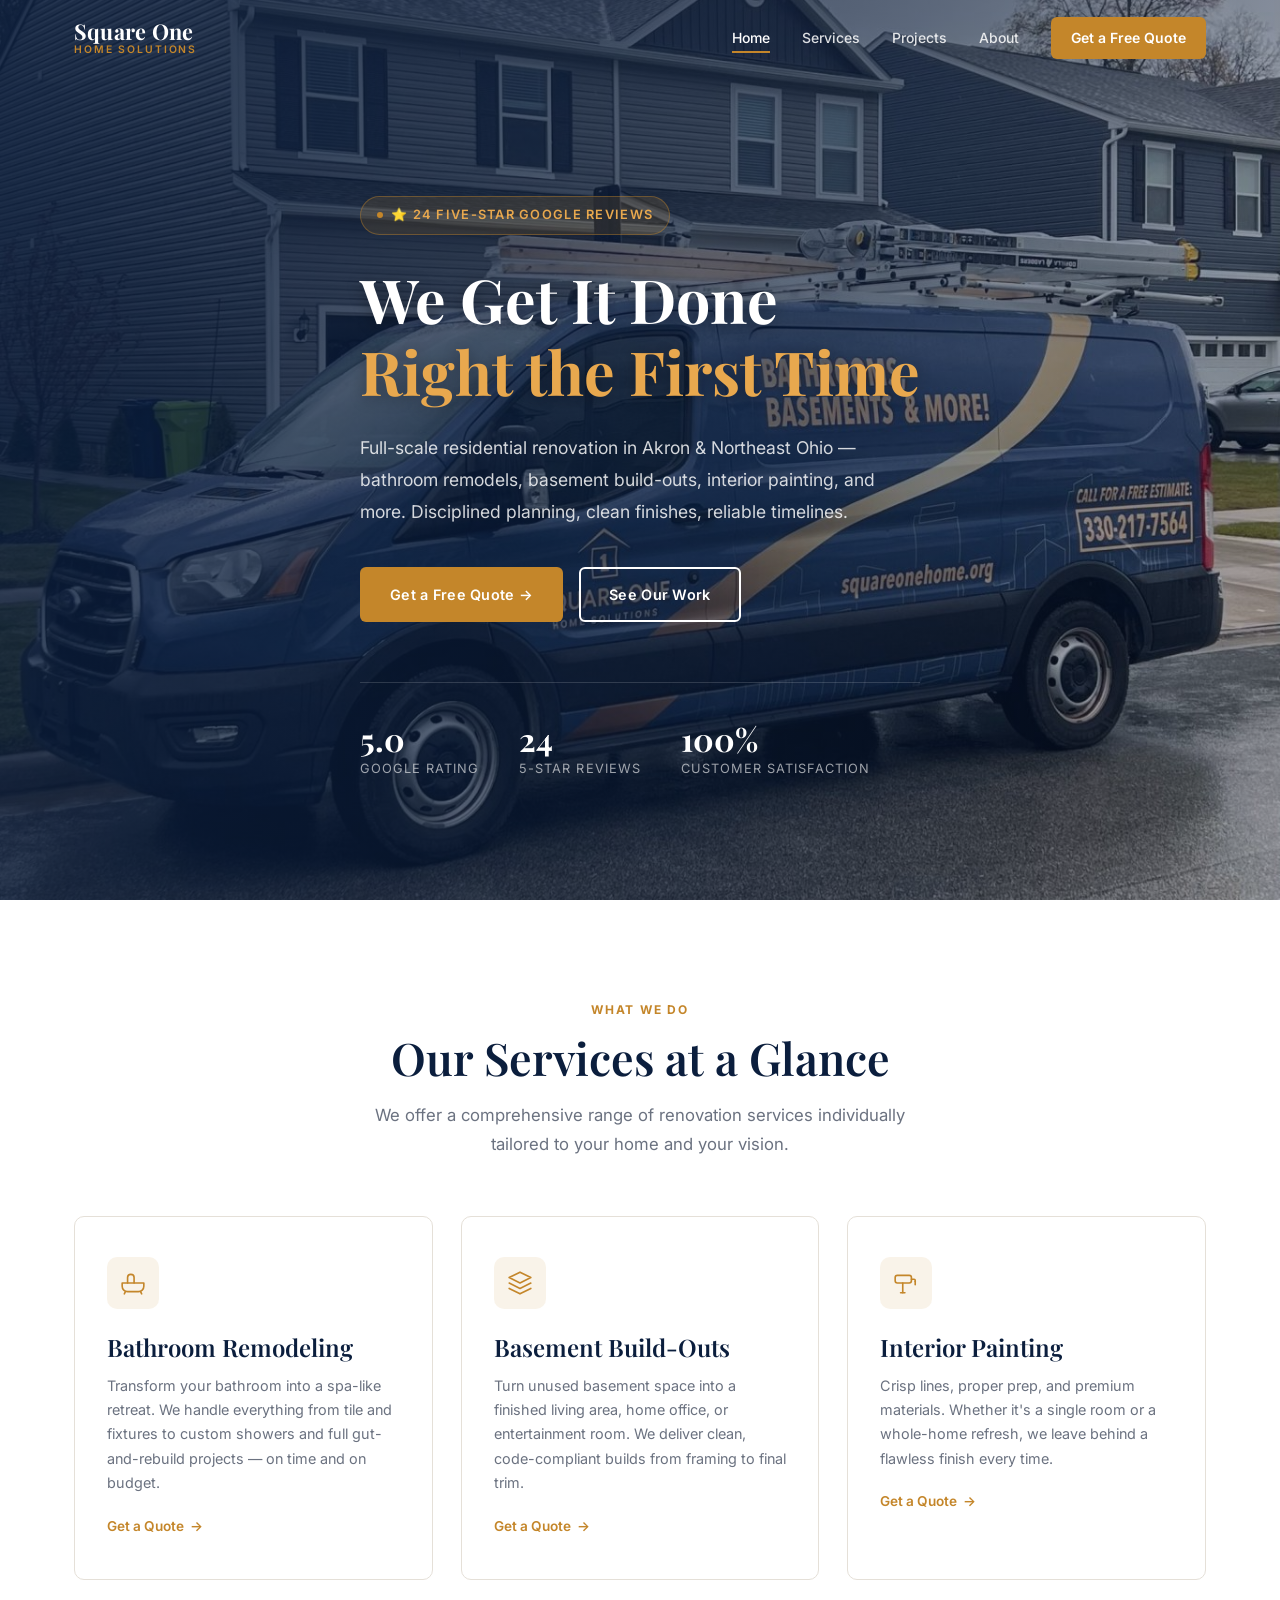
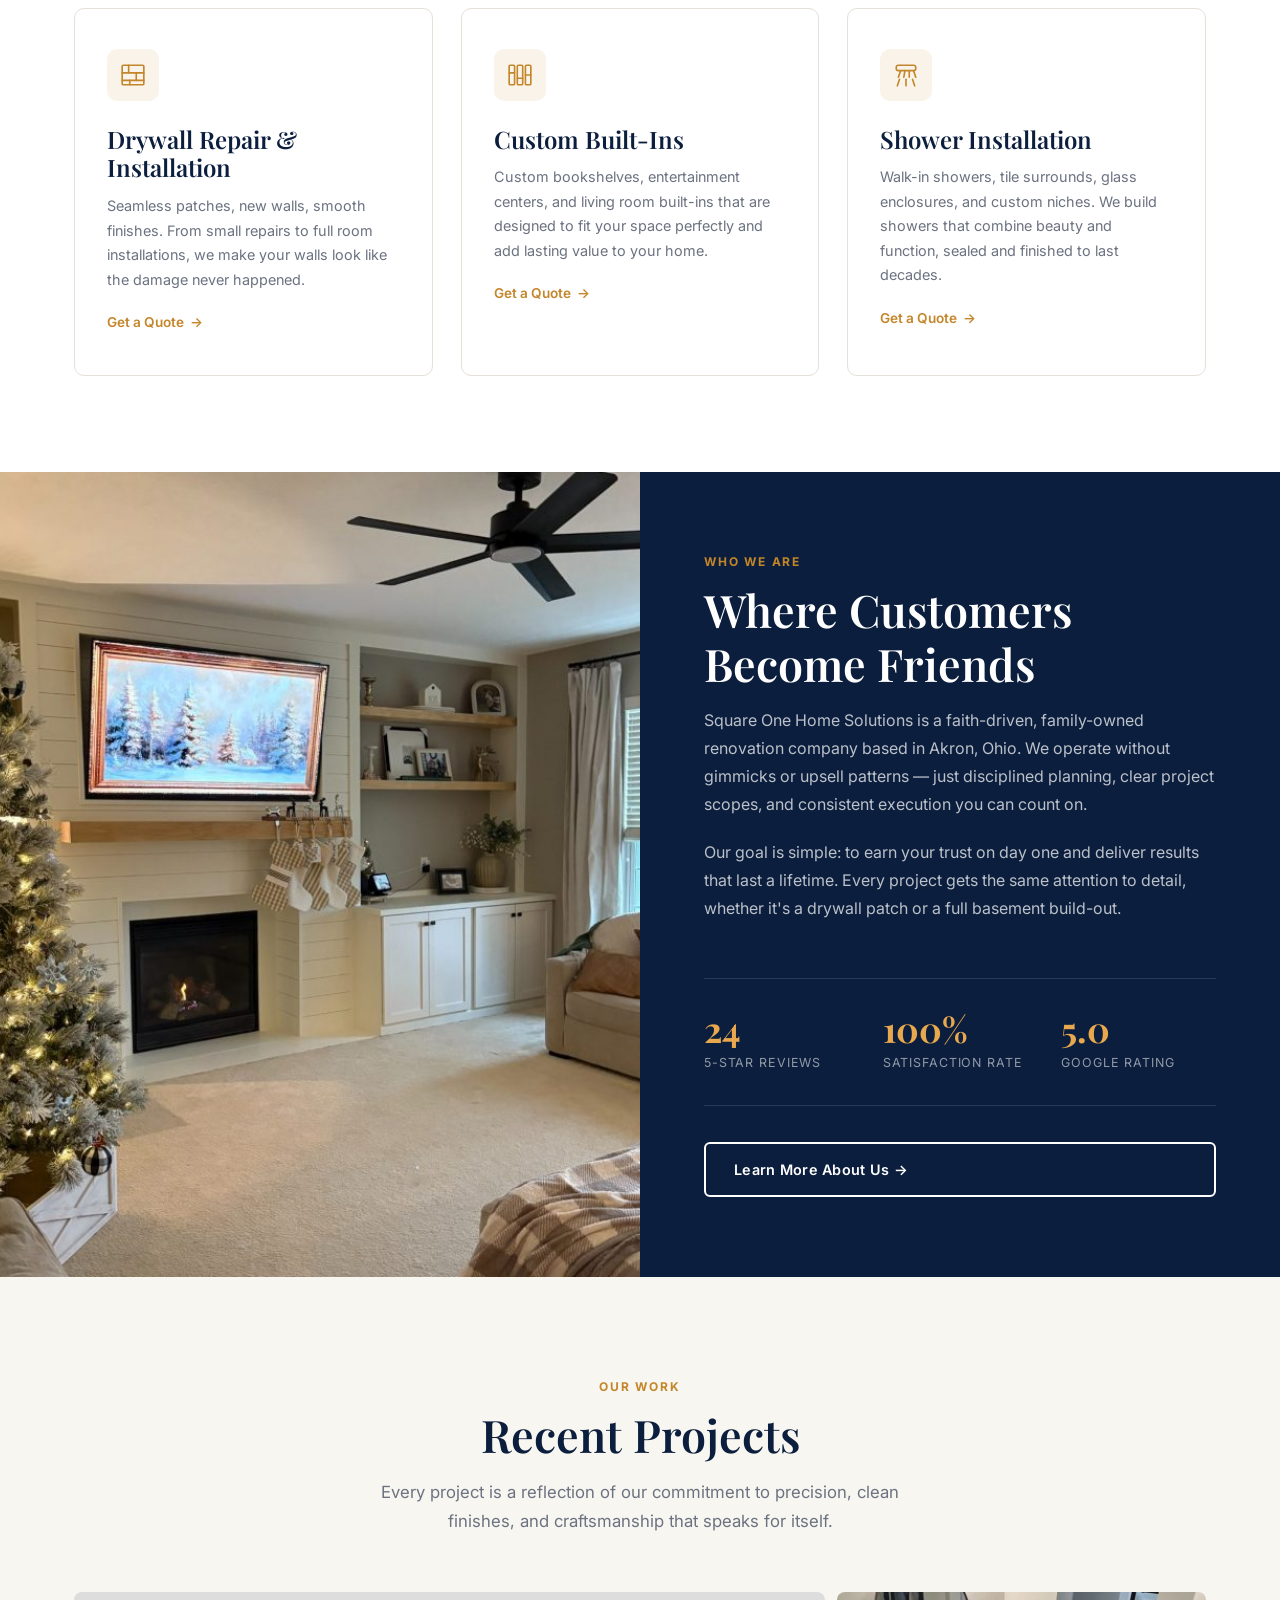
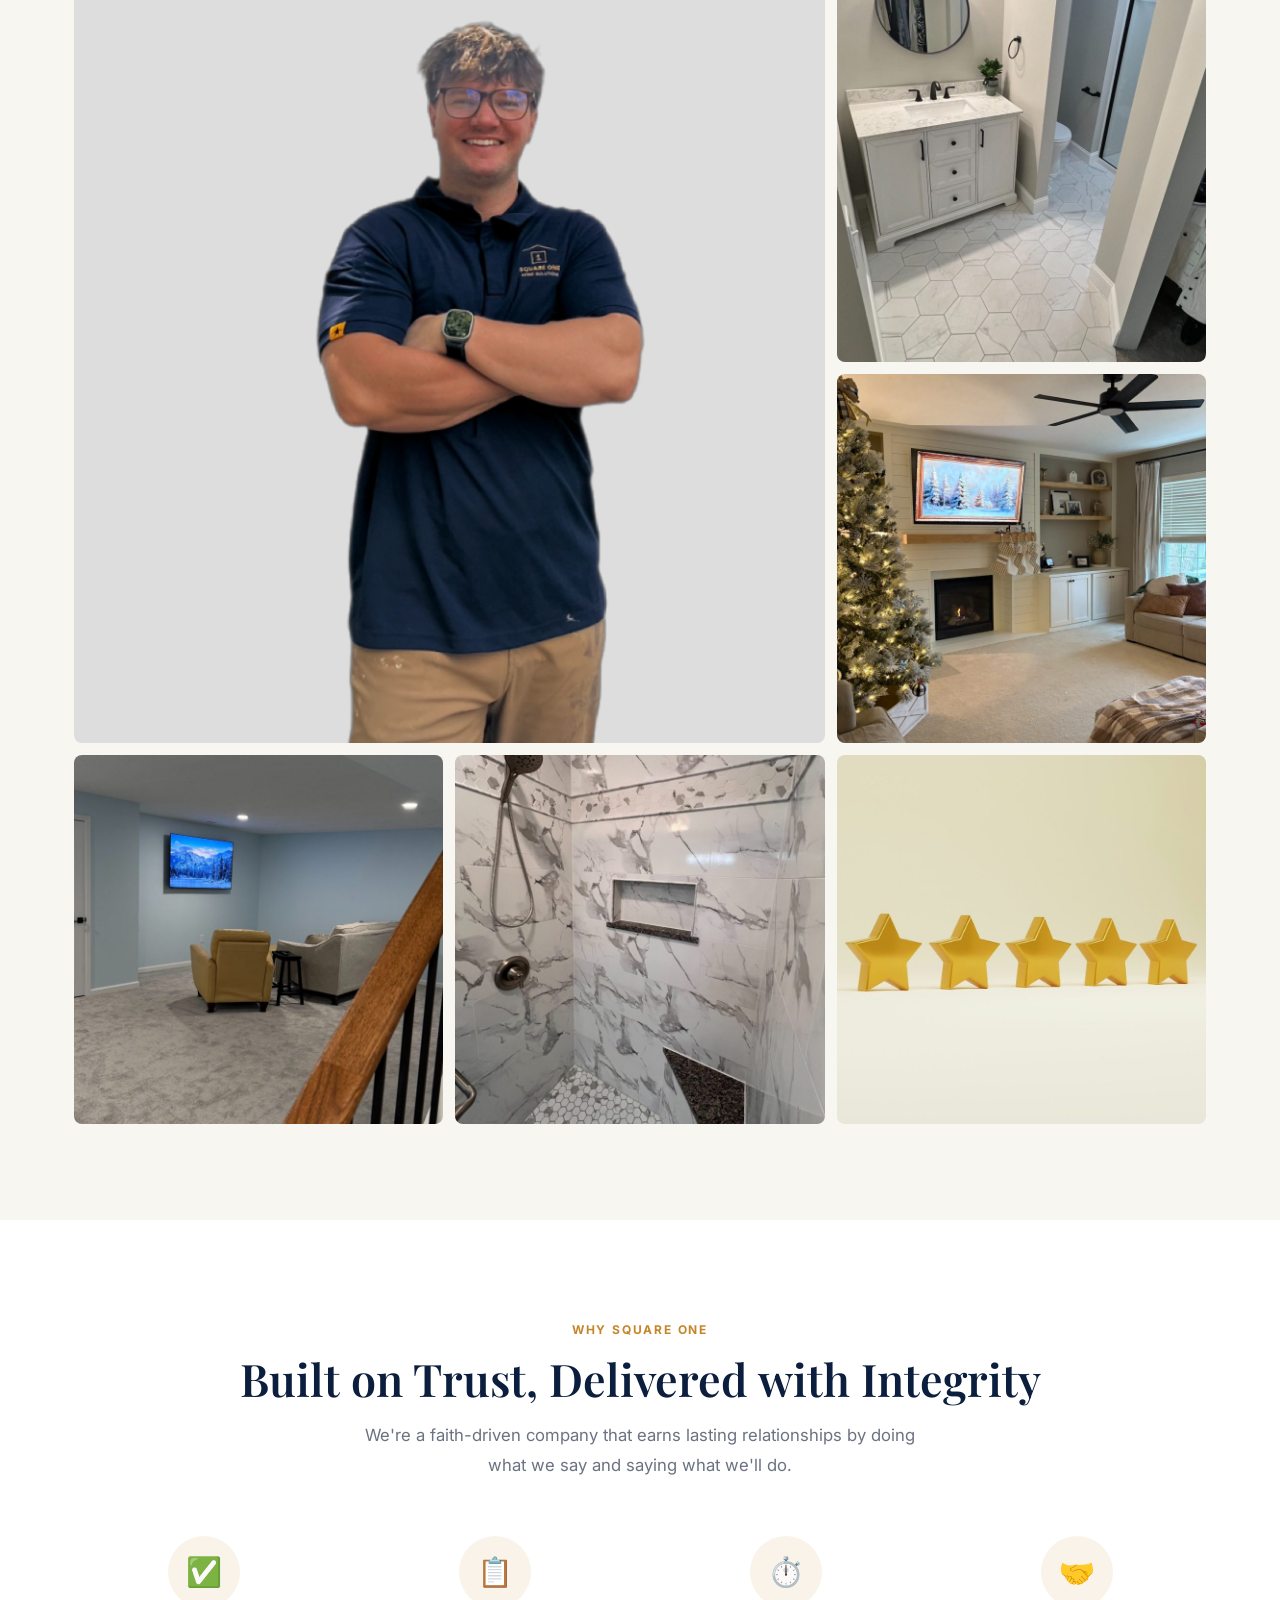
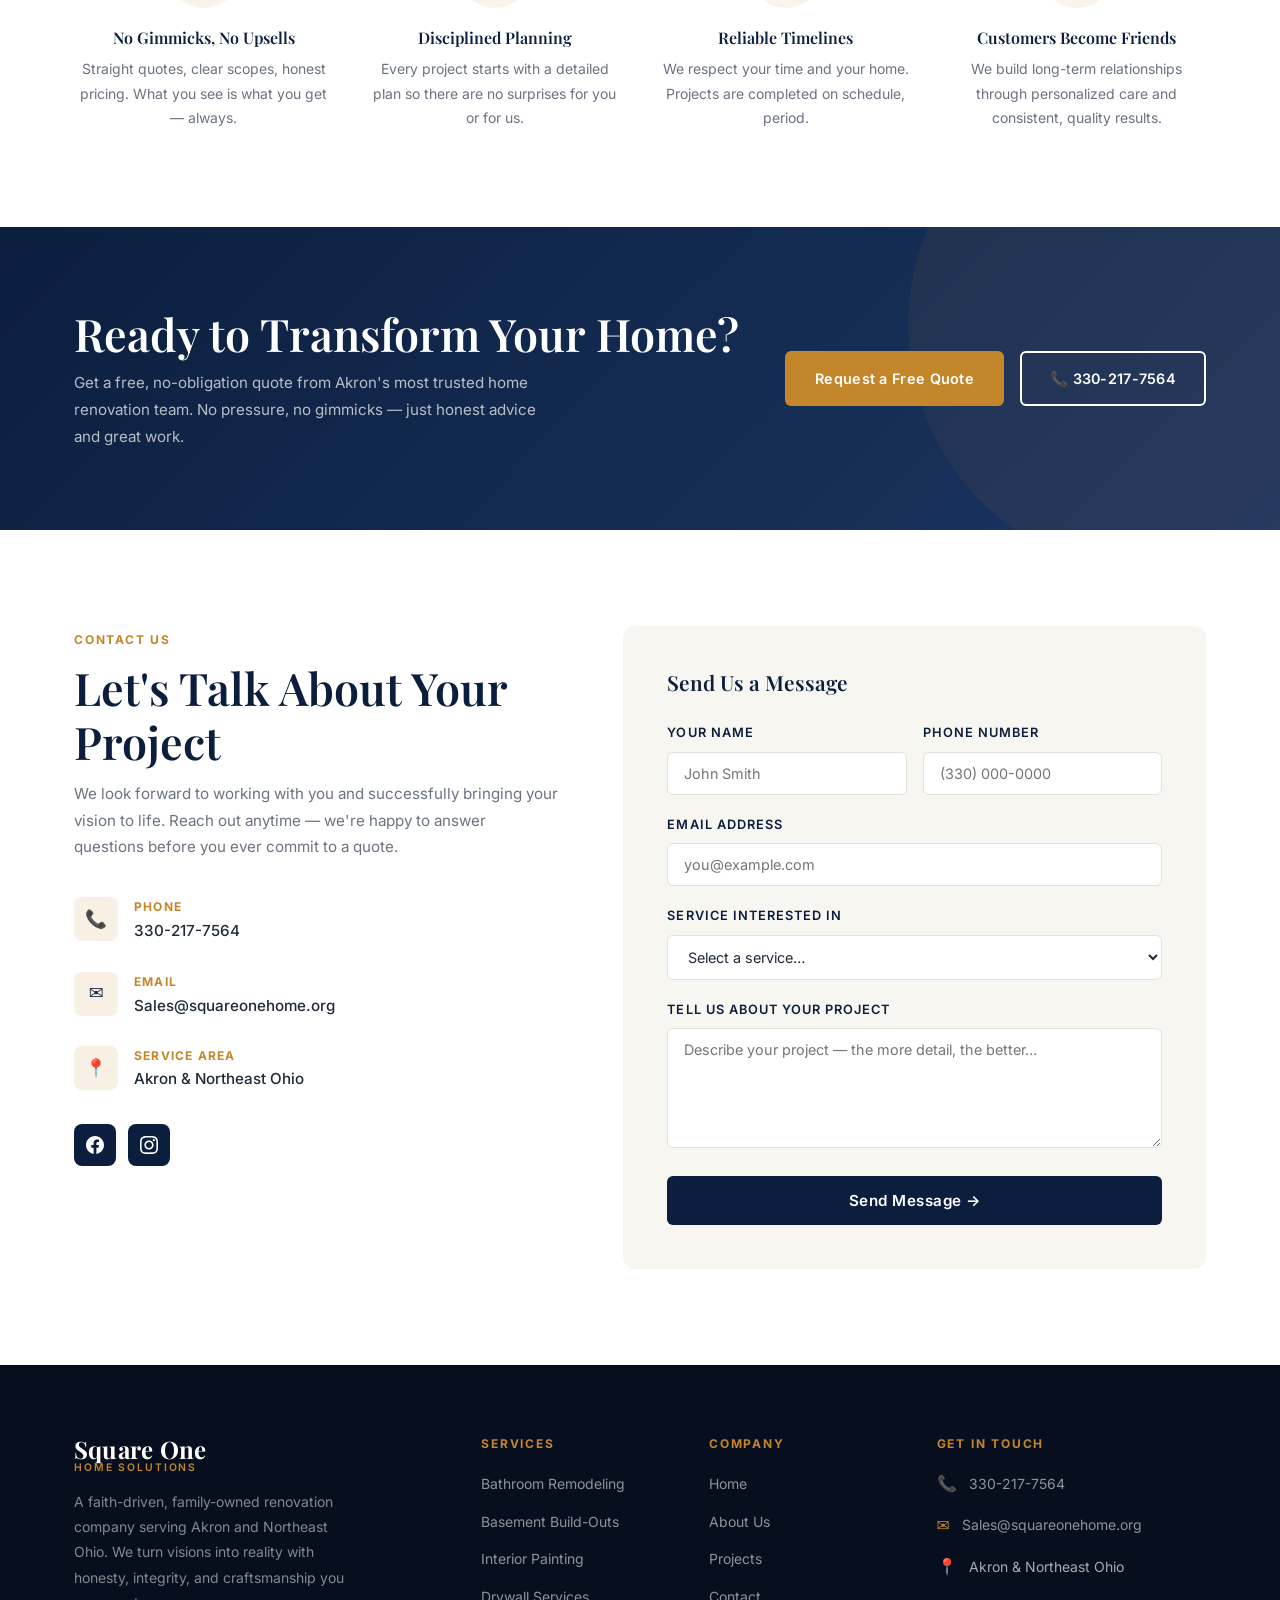
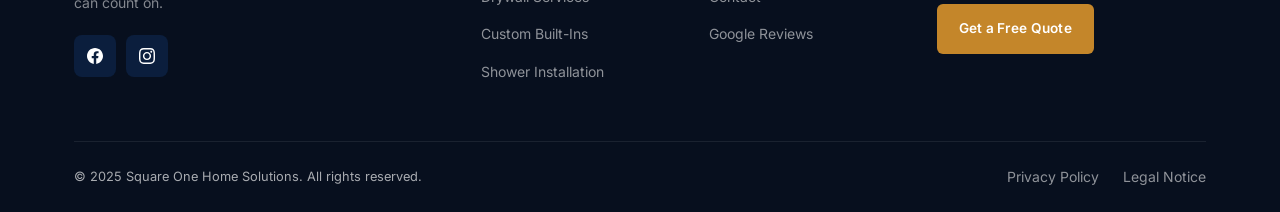
==== commit 3acbc0d2: "Remove service emoji, gallery captions, and placeholder reviews - Replace emoji service icons with c" ====
--- a/index.html
+++ b/index.html
@@ -162,42 +162,42 @@
         <div class="services-grid">
 
           <article class="service-card fade-up" aria-labelledby="svc-bath">
-            <div class="service-icon" aria-hidden="true">🛁</div>
+            <div class="service-icon" aria-hidden="true"><svg width="26" height="26" viewBox="0 0 24 24" fill="none" stroke="var(--gold)" stroke-width="1.5" stroke-linecap="round" stroke-linejoin="round"><path d="M2 12h20v3a5 5 0 01-5 5H7a5 5 0 01-5-5v-3z"/><path d="M7 12V7a3 3 0 016 0v5"/><line x1="5" y1="20" x2="4" y2="22"/><line x1="19" y1="20" x2="20" y2="22"/></svg></div>
             <h3 id="svc-bath">Bathroom Remodeling</h3>
             <p>Transform your bathroom into a spa-like retreat. We handle everything from tile and fixtures to custom showers and full gut-and-rebuild projects — on time and on budget.</p>
             <a href="contact.html" class="service-link">Get a Quote <span aria-hidden="true">→</span></a>
           </article>
 
           <article class="service-card fade-up" aria-labelledby="svc-base">
-            <div class="service-icon" aria-hidden="true">🏗️</div>
+            <div class="service-icon" aria-hidden="true"><svg width="26" height="26" viewBox="0 0 24 24" fill="none" stroke="var(--gold)" stroke-width="1.5" stroke-linecap="round" stroke-linejoin="round"><polygon points="12 2 2 7 12 12 22 7"/><polyline points="2 12 12 17 22 12"/><polyline points="2 17 12 22 22 17"/></svg></div>
             <h3 id="svc-base">Basement Build-Outs</h3>
             <p>Turn unused basement space into a finished living area, home office, or entertainment room. We deliver clean, code-compliant builds from framing to final trim.</p>
             <a href="contact.html" class="service-link">Get a Quote <span aria-hidden="true">→</span></a>
           </article>
 
           <article class="service-card fade-up" aria-labelledby="svc-paint">
-            <div class="service-icon" aria-hidden="true">🎨</div>
+            <div class="service-icon" aria-hidden="true"><svg width="26" height="26" viewBox="0 0 24 24" fill="none" stroke="var(--gold)" stroke-width="1.5" stroke-linecap="round" stroke-linejoin="round"><rect x="2" y="5" width="15" height="7" rx="2"/><path d="M17 8.5h2.5a1 1 0 011 1v1"/><path d="M20.5 10.5v3"/><line x1="9" y1="12" x2="9" y2="21"/><line x1="7" y1="21" x2="11" y2="21"/></svg></div>
             <h3 id="svc-paint">Interior Painting</h3>
             <p>Crisp lines, proper prep, and premium materials. Whether it's a single room or a whole-home refresh, we leave behind a flawless finish every time.</p>
             <a href="contact.html" class="service-link">Get a Quote <span aria-hidden="true">→</span></a>
           </article>
 
           <article class="service-card fade-up" aria-labelledby="svc-dry">
-            <div class="service-icon" aria-hidden="true">🔨</div>
+            <div class="service-icon" aria-hidden="true"><svg width="26" height="26" viewBox="0 0 24 24" fill="none" stroke="var(--gold)" stroke-width="1.5" stroke-linecap="round" stroke-linejoin="round"><rect x="2" y="3" width="20" height="18" rx="1"/><line x1="2" y1="10" x2="22" y2="10"/><line x1="2" y1="17" x2="22" y2="17"/><line x1="8" y1="3" x2="8" y2="10"/><line x1="15" y1="10" x2="15" y2="17"/><line x1="9" y1="17" x2="9" y2="21"/></svg></div>
             <h3 id="svc-dry">Drywall Repair &amp; Installation</h3>
             <p>Seamless patches, new walls, smooth finishes. From small repairs to full room installations, we make your walls look like the damage never happened.</p>
             <a href="contact.html" class="service-link">Get a Quote <span aria-hidden="true">→</span></a>
           </article>
 
           <article class="service-card fade-up" aria-labelledby="svc-built">
-            <div class="service-icon" aria-hidden="true">🪵</div>
+            <div class="service-icon" aria-hidden="true"><svg width="26" height="26" viewBox="0 0 24 24" fill="none" stroke="var(--gold)" stroke-width="1.5" stroke-linecap="round" stroke-linejoin="round"><rect x="2" y="3" width="5" height="18" rx="1"/><rect x="9.5" y="3" width="5" height="18" rx="1"/><rect x="17" y="3" width="5" height="18" rx="1"/><line x1="2" y1="10" x2="7" y2="10"/><line x1="9.5" y1="15" x2="14.5" y2="15"/><line x1="17" y1="12" x2="22" y2="12"/></svg></div>
             <h3 id="svc-built">Custom Built-Ins</h3>
             <p>Custom bookshelves, entertainment centers, and living room built-ins that are designed to fit your space perfectly and add lasting value to your home.</p>
             <a href="contact.html" class="service-link">Get a Quote <span aria-hidden="true">→</span></a>
           </article>
 
           <article class="service-card fade-up" aria-labelledby="svc-shower">
-            <div class="service-icon" aria-hidden="true">🚿</div>
+            <div class="service-icon" aria-hidden="true"><svg width="26" height="26" viewBox="0 0 24 24" fill="none" stroke="var(--gold)" stroke-width="1.5" stroke-linecap="round" stroke-linejoin="round"><rect x="3" y="3" width="18" height="5" rx="2"/><line x1="7" y1="8" x2="5" y2="14"/><line x1="11" y1="8" x2="10" y2="14"/><line x1="15" y1="8" x2="15" y2="14"/><line x1="19" y1="8" x2="21" y2="14"/><line x1="6" y1="16" x2="4" y2="22"/><line x1="12" y1="16" x2="12" y2="22"/><line x1="18" y1="16" x2="20" y2="22"/></svg></div>
             <h3 id="svc-shower">Shower Installation</h3>
             <p>Walk-in showers, tile surrounds, glass enclosures, and custom niches. We build showers that combine beauty and function, sealed and finished to last decades.</p>
             <a href="contact.html" class="service-link">Get a Quote <span aria-hidden="true">→</span></a>
@@ -250,32 +250,26 @@
 
           <div class="gallery-item fade-up" role="listitem">
             <img src="images/project-1.png" alt="Complete bathroom renovation with custom tile work by Square One Home Solutions, Akron OH" loading="lazy">
-            <div class="gallery-caption"><span>Bathroom Renovation</span></div>
           </div>
 
           <div class="gallery-item fade-up" role="listitem">
             <img src="images/project-2.jpg" alt="Modern bathroom remodel with walk-in shower in Northeast Ohio" loading="lazy">
-            <div class="gallery-caption"><span>Custom Shower</span></div>
           </div>
 
           <div class="gallery-item fade-up" role="listitem">
             <img src="images/project-3.jpg" alt="Full interior renovation project completed by Square One Home Solutions" loading="lazy">
-            <div class="gallery-caption"><span>Full Home Update</span></div>
           </div>
 
           <div class="gallery-item fade-up" role="listitem">
             <img src="images/project-4.jpg" alt="Custom built-in shelving and living room renovation in Akron Ohio" loading="lazy">
-            <div class="gallery-caption"><span>Custom Built-Ins</span></div>
           </div>
 
           <div class="gallery-item fade-up" role="listitem">
             <img src="images/project-5.jpg" alt="Basement finishing and build-out project in Northeast Ohio" loading="lazy">
-            <div class="gallery-caption"><span>Basement Build-Out</span></div>
           </div>
 
           <div class="gallery-item fade-up" role="listitem">
             <img src="images/project-6.jpg" alt="Interior painting and drywall renovation by Square One Home Solutions" loading="lazy">
-            <div class="gallery-caption"><span>Interior Renovation</span></div>
           </div>
 
         </div>
@@ -311,41 +305,6 @@
             <h3>Customers Become Friends</h3>
             <p>We build long-term relationships through personalized care and consistent, quality results.</p>
           </div>
-        </div>
-      </div>
-    </section>
-
-    <!-- ══ REVIEWS STRIP ══ -->
-    <section class="section section--dark" aria-labelledby="reviews-heading">
-      <div class="container">
-        <div class="section-header text-center">
-          <span class="section-label">⭐ Google Reviews</span>
-          <h2 class="section-title" id="reviews-heading">24 Five-Star Reviews and Counting</h2>
-          <p class="section-subtitle" style="color:rgba(255,255,255,.65);margin:0 auto;">Our customers say it best. Here's what homeowners across Northeast Ohio have to say about working with Square One.</p>
-        </div>
-        <div class="services-grid" style="margin-top:0;">
-
-          <div class="service-card fade-up" style="background:rgba(255,255,255,.06);border-color:rgba(255,255,255,.1);">
-            <div style="color:var(--gold-light);font-size:1.1rem;margin-bottom:16px;">★★★★★</div>
-            <p style="color:rgba(255,255,255,.8);font-style:italic;line-height:1.8;">"Square One did our bathroom from top to bottom and we couldn't be happier. Clean, professional, on time. Will use them again for our basement."</p>
-            <div style="margin-top:20px;font-size:.85rem;font-weight:600;color:var(--white);">— Google Review</div>
-          </div>
-
-          <div class="service-card fade-up" style="background:rgba(255,255,255,.06);border-color:rgba(255,255,255,.1);">
-            <div style="color:var(--gold-light);font-size:1.1rem;margin-bottom:16px;">★★★★★</div>
-            <p style="color:rgba(255,255,255,.8);font-style:italic;line-height:1.8;">"They repaired drywall and repainted two rooms. You'd never know there was any damage. Honest pricing, no surprises on the invoice. Highly recommend."</p>
-            <div style="margin-top:20px;font-size:.85rem;font-weight:600;color:var(--white);">— Google Review</div>
-          </div>
-
-          <div class="service-card fade-up" style="background:rgba(255,255,255,.06);border-color:rgba(255,255,255,.1);">
-            <div style="color:var(--gold-light);font-size:1.1rem;margin-bottom:16px;">★★★★★</div>
-            <p style="color:rgba(255,255,255,.8);font-style:italic;line-height:1.8;">"Our basement went from storage room to a beautiful finished space. Square One was thorough, communicative, and the quality exceeded our expectations."</p>
-            <div style="margin-top:20px;font-size:.85rem;font-weight:600;color:var(--white);">— Google Review</div>
-          </div>
-
-        </div>
-        <div class="text-center" style="margin-top:40px;">
-          <a href="https://share.google/Bv9INRR4lbQwHHFZZ" target="_blank" rel="noopener noreferrer" class="btn btn-outline">Read All 24 Reviews on Google →</a>
         </div>
       </div>
     </section>
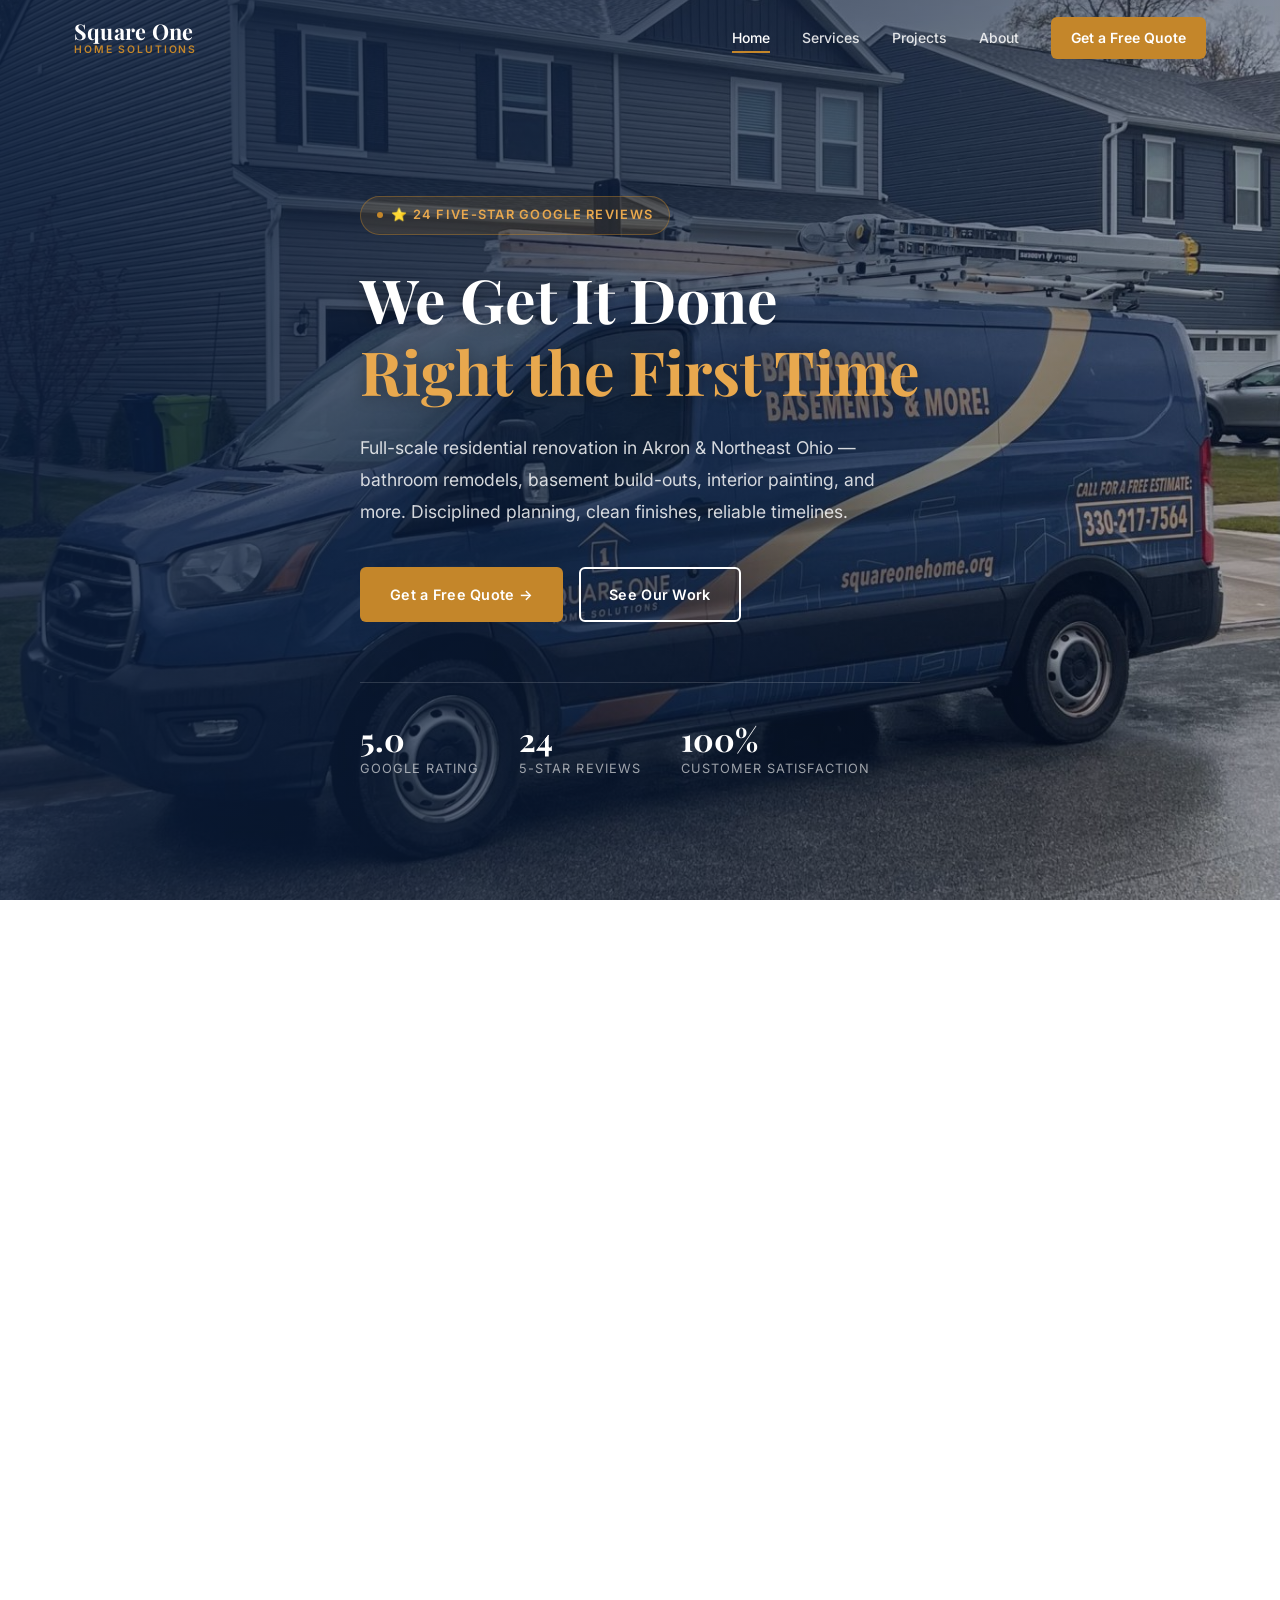
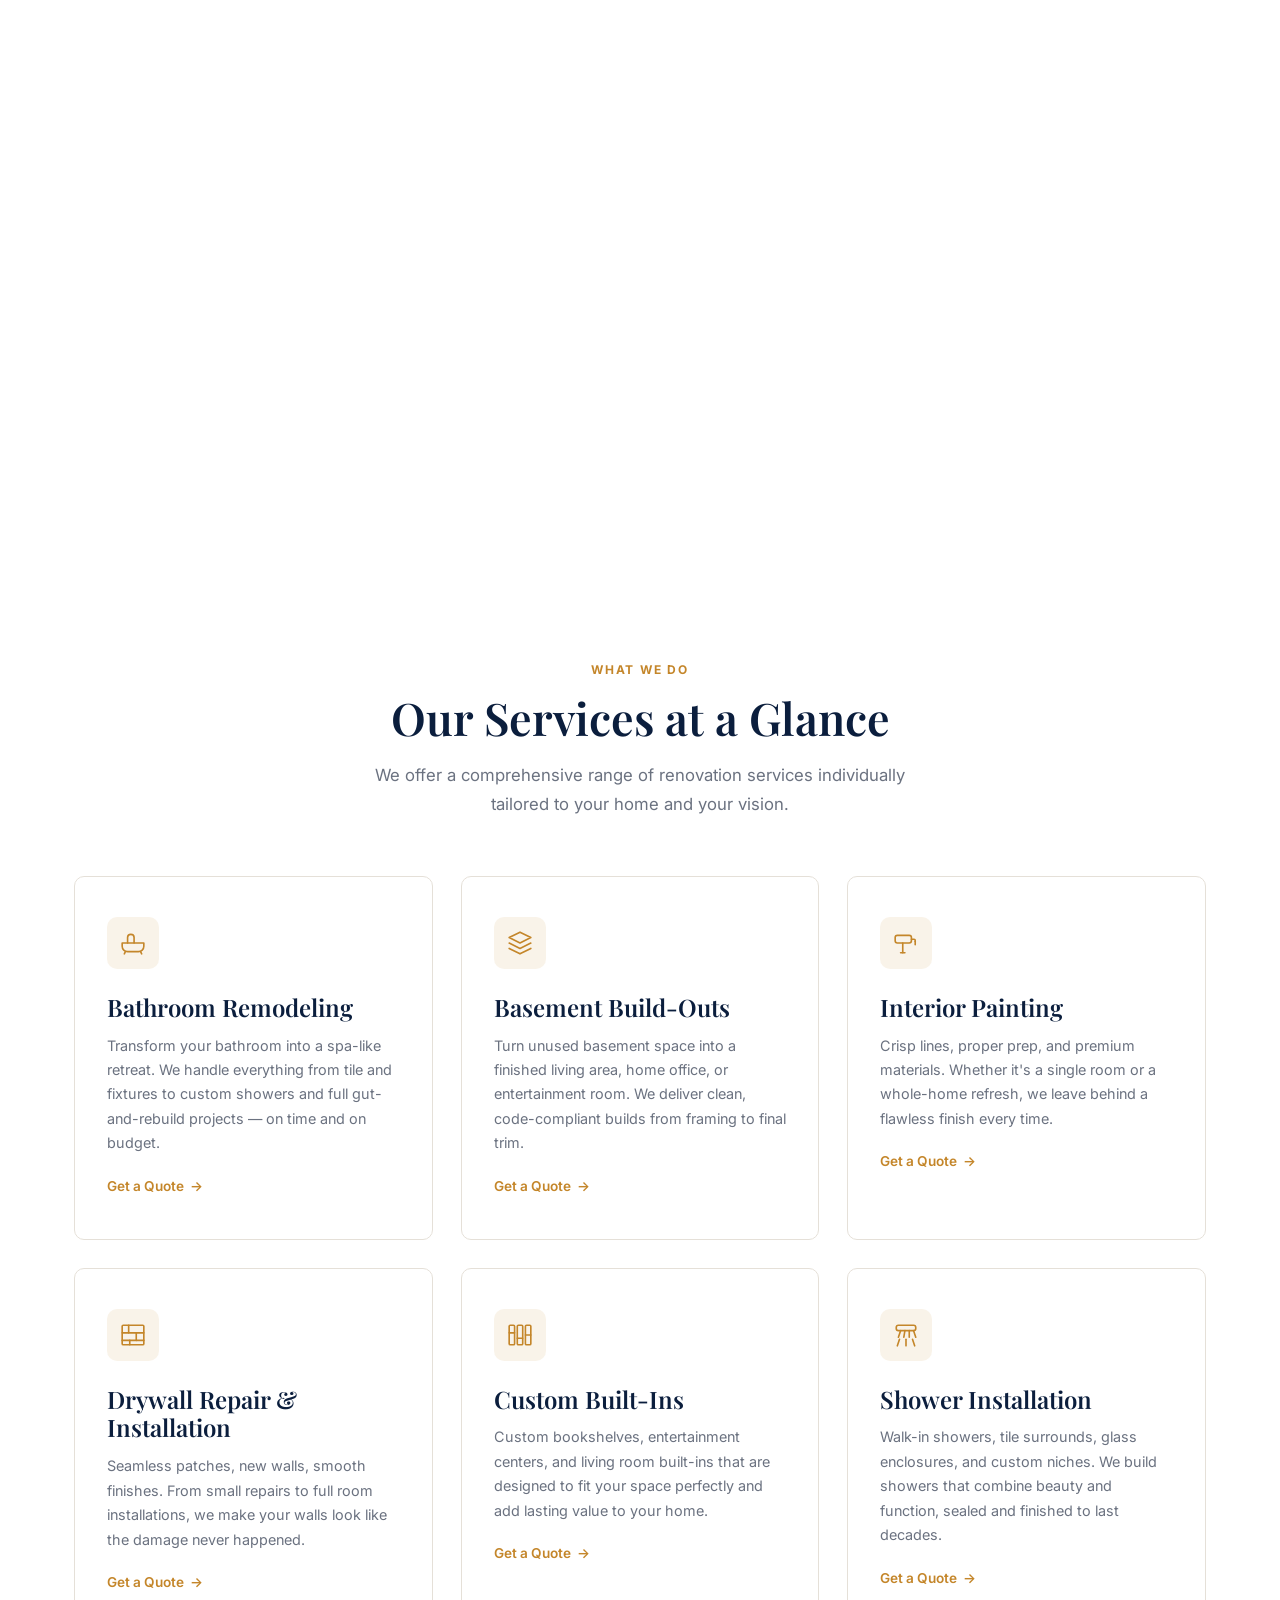
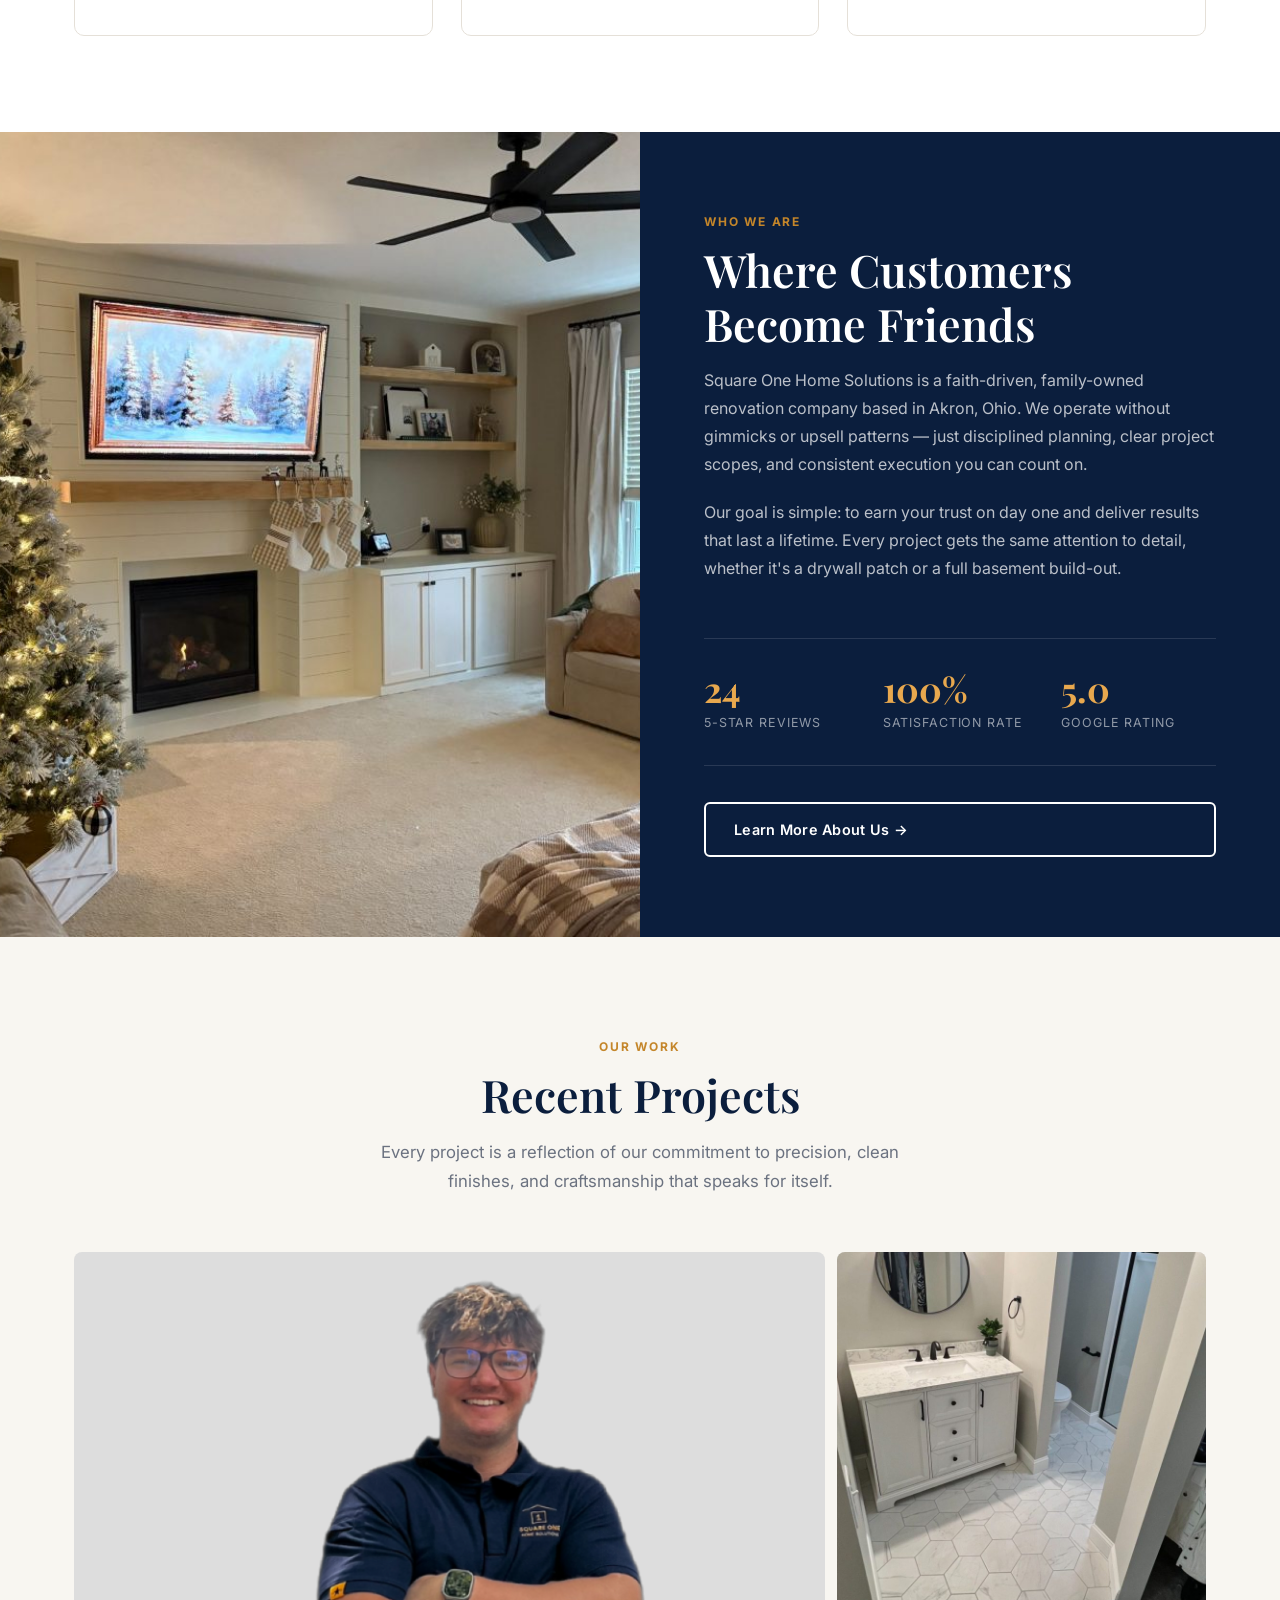
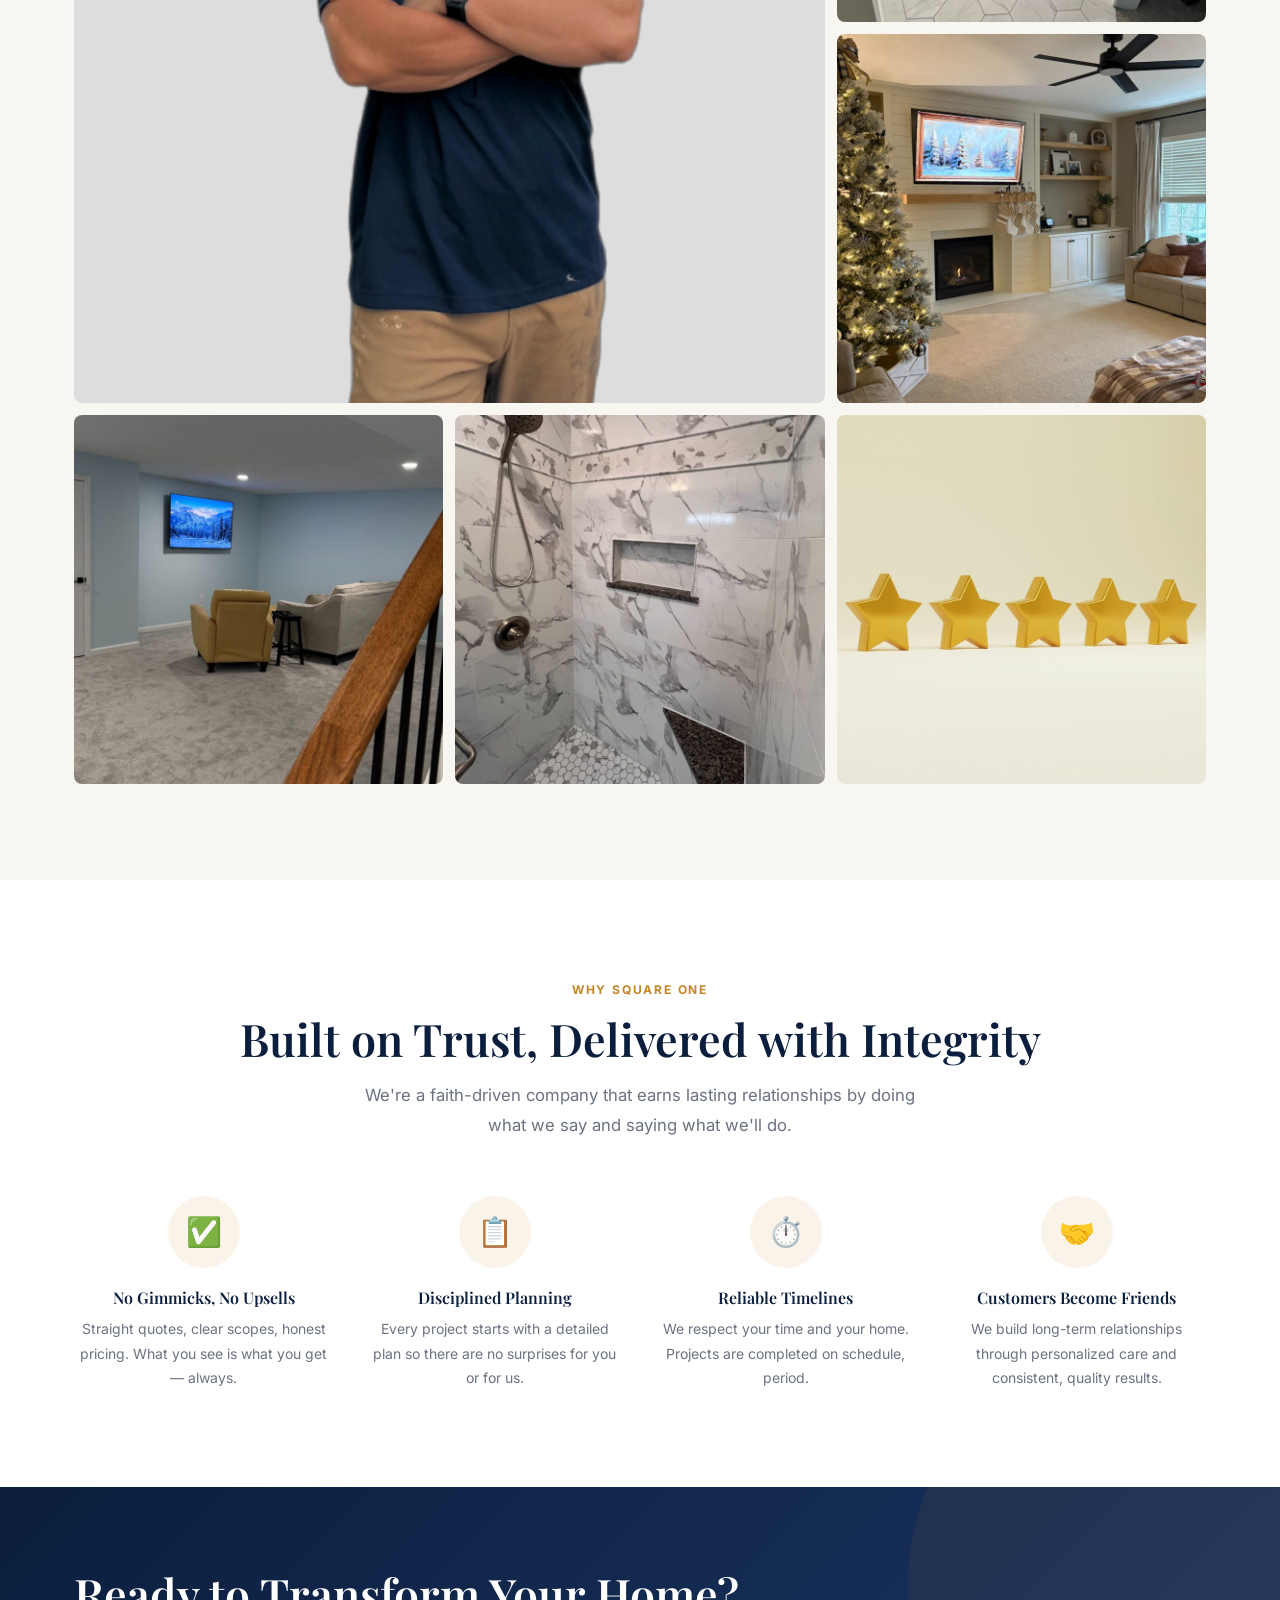
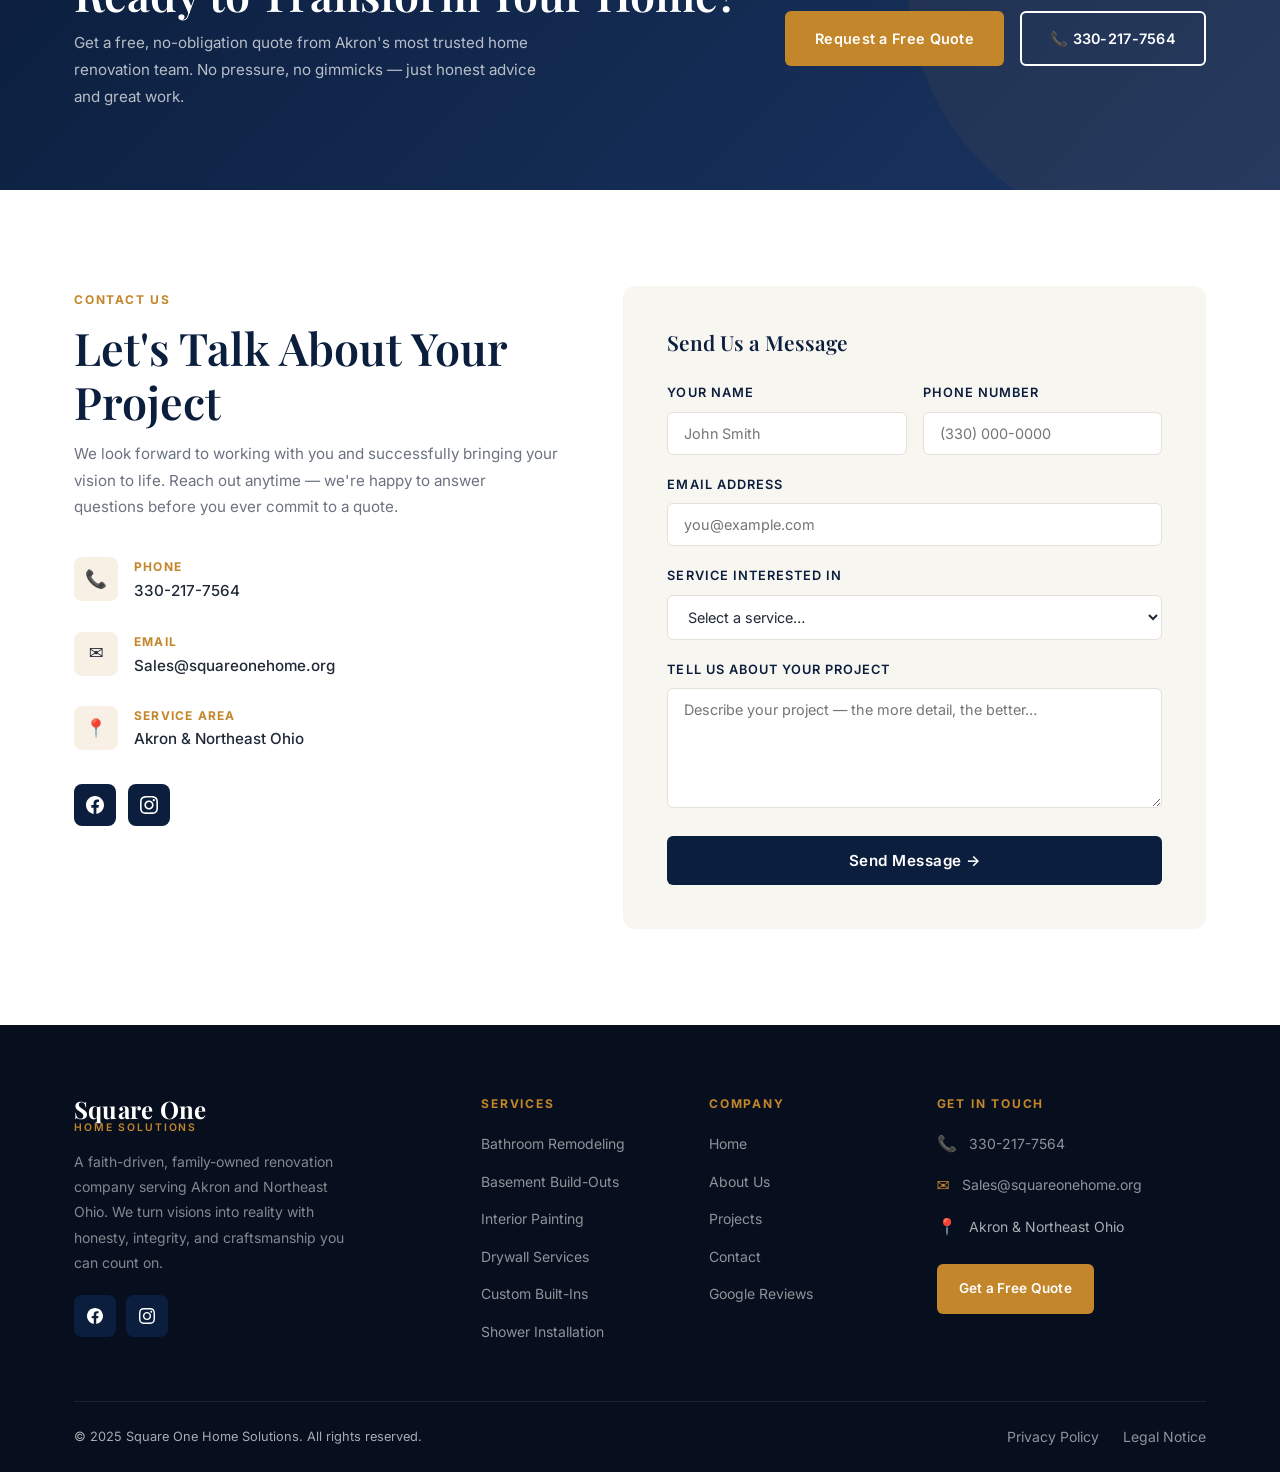
==== commit a32b69e1: "Add scroll-scrubbed video hero background Replace static hero image with a muted looping-free video " ====
--- a/index.html
+++ b/index.html
@@ -120,35 +120,39 @@
   <main>
 
     <!-- ══ HERO ══ -->
-    <section class="hero" aria-label="Hero banner">
-      <div class="hero-bg" role="img" aria-label="Beautifully renovated home interior"></div>
-      <div class="hero-overlay"></div>
-      <div class="container">
-        <div class="hero-content">
-          <div class="hero-badge">⭐ 24 Five-Star Google Reviews</div>
-          <h1>We Get It Done<br><span>Right the First Time</span></h1>
-          <p class="hero-desc">Full-scale residential renovation in Akron &amp; Northeast Ohio — bathroom remodels, basement build-outs, interior painting, and more. Disciplined planning, clean finishes, reliable timelines.</p>
-          <div class="hero-actions">
-            <a href="contact.html" class="btn btn-primary">Get a Free Quote →</a>
-            <a href="index.html#projects" class="btn btn-outline">See Our Work</a>
-          </div>
-          <div class="hero-stats">
-            <div>
-              <div class="hero-stat-num">5.0</div>
-              <div class="hero-stat-label">Google Rating</div>
-            </div>
-            <div>
-              <div class="hero-stat-num">24</div>
-              <div class="hero-stat-label">5-Star Reviews</div>
-            </div>
-            <div>
-              <div class="hero-stat-num">100%</div>
-              <div class="hero-stat-label">Customer Satisfaction</div>
-            </div>
-          </div>
-        </div>
-      </div>
-    </section>
+    <div class="hero-scroll-wrap">
+      <section class="hero" aria-label="Hero banner">
+        <video class="hero-bg-video" aria-hidden="true" muted playsinline preload="auto" poster="images/hero-main.jpg">
+          <source src="videos/hero-video.mp4" type="video/mp4">
+        </video>
+        <div class="hero-overlay"></div>
+        <div class="container">
+          <div class="hero-content">
+            <div class="hero-badge">⭐ 24 Five-Star Google Reviews</div>
+            <h1>We Get It Done<br><span>Right the First Time</span></h1>
+            <p class="hero-desc">Full-scale residential renovation in Akron &amp; Northeast Ohio — bathroom remodels, basement build-outs, interior painting, and more. Disciplined planning, clean finishes, reliable timelines.</p>
+            <div class="hero-actions">
+              <a href="contact.html" class="btn btn-primary">Get a Free Quote →</a>
+              <a href="index.html#projects" class="btn btn-outline">See Our Work</a>
+            </div>
+            <div class="hero-stats">
+              <div>
+                <div class="hero-stat-num">5.0</div>
+                <div class="hero-stat-label">Google Rating</div>
+              </div>
+              <div>
+                <div class="hero-stat-num">24</div>
+                <div class="hero-stat-label">5-Star Reviews</div>
+              </div>
+              <div>
+                <div class="hero-stat-num">100%</div>
+                <div class="hero-stat-label">Customer Satisfaction</div>
+              </div>
+            </div>
+          </div>
+        </div>
+      </section>
+    </div>
 
     <!-- ══ SERVICES ══ -->
     <section class="section" id="services" aria-labelledby="services-heading">
--- a/css/style.css
+++ b/css/style.css
@@ -247,23 +247,28 @@
 }
 
 /* ── Hero ── */
+.hero-scroll-wrap {
+  position: relative;
+  height: 240vh;
+}
 .hero {
-  position: relative;
+  position: sticky;
+  top: 0;
+  height: 100vh;
   min-height: 100vh;
   display: flex;
   align-items: center;
   overflow: hidden;
 }
-.hero-bg {
+.hero-bg-video {
   position: absolute;
   inset: 0;
-  background-image: url('../images/hero-main.jpg');
-  background-size: cover;
-  background-position: center 30%;
-  transform: scale(1.05);
-  transition: transform 8s ease;
-}
-.hero-bg.loaded { transform: scale(1); }
+  width: 100%;
+  height: 100%;
+  object-fit: cover;
+  object-position: center 40%;
+  background: var(--navy);
+}
 .hero-overlay {
   position: absolute;
   inset: 0;
@@ -802,6 +807,7 @@
   .section { padding: 64px 0; }
   .nav { display: none; }
   .hamburger { display: flex; }
+  .hero-scroll-wrap { height: 180vh; }
   .hero-stats { gap: 28px; }
   .stats-row { grid-template-columns: 1fr; gap: 20px; }
   .gallery-grid { grid-template-columns: 1fr 1fr; }
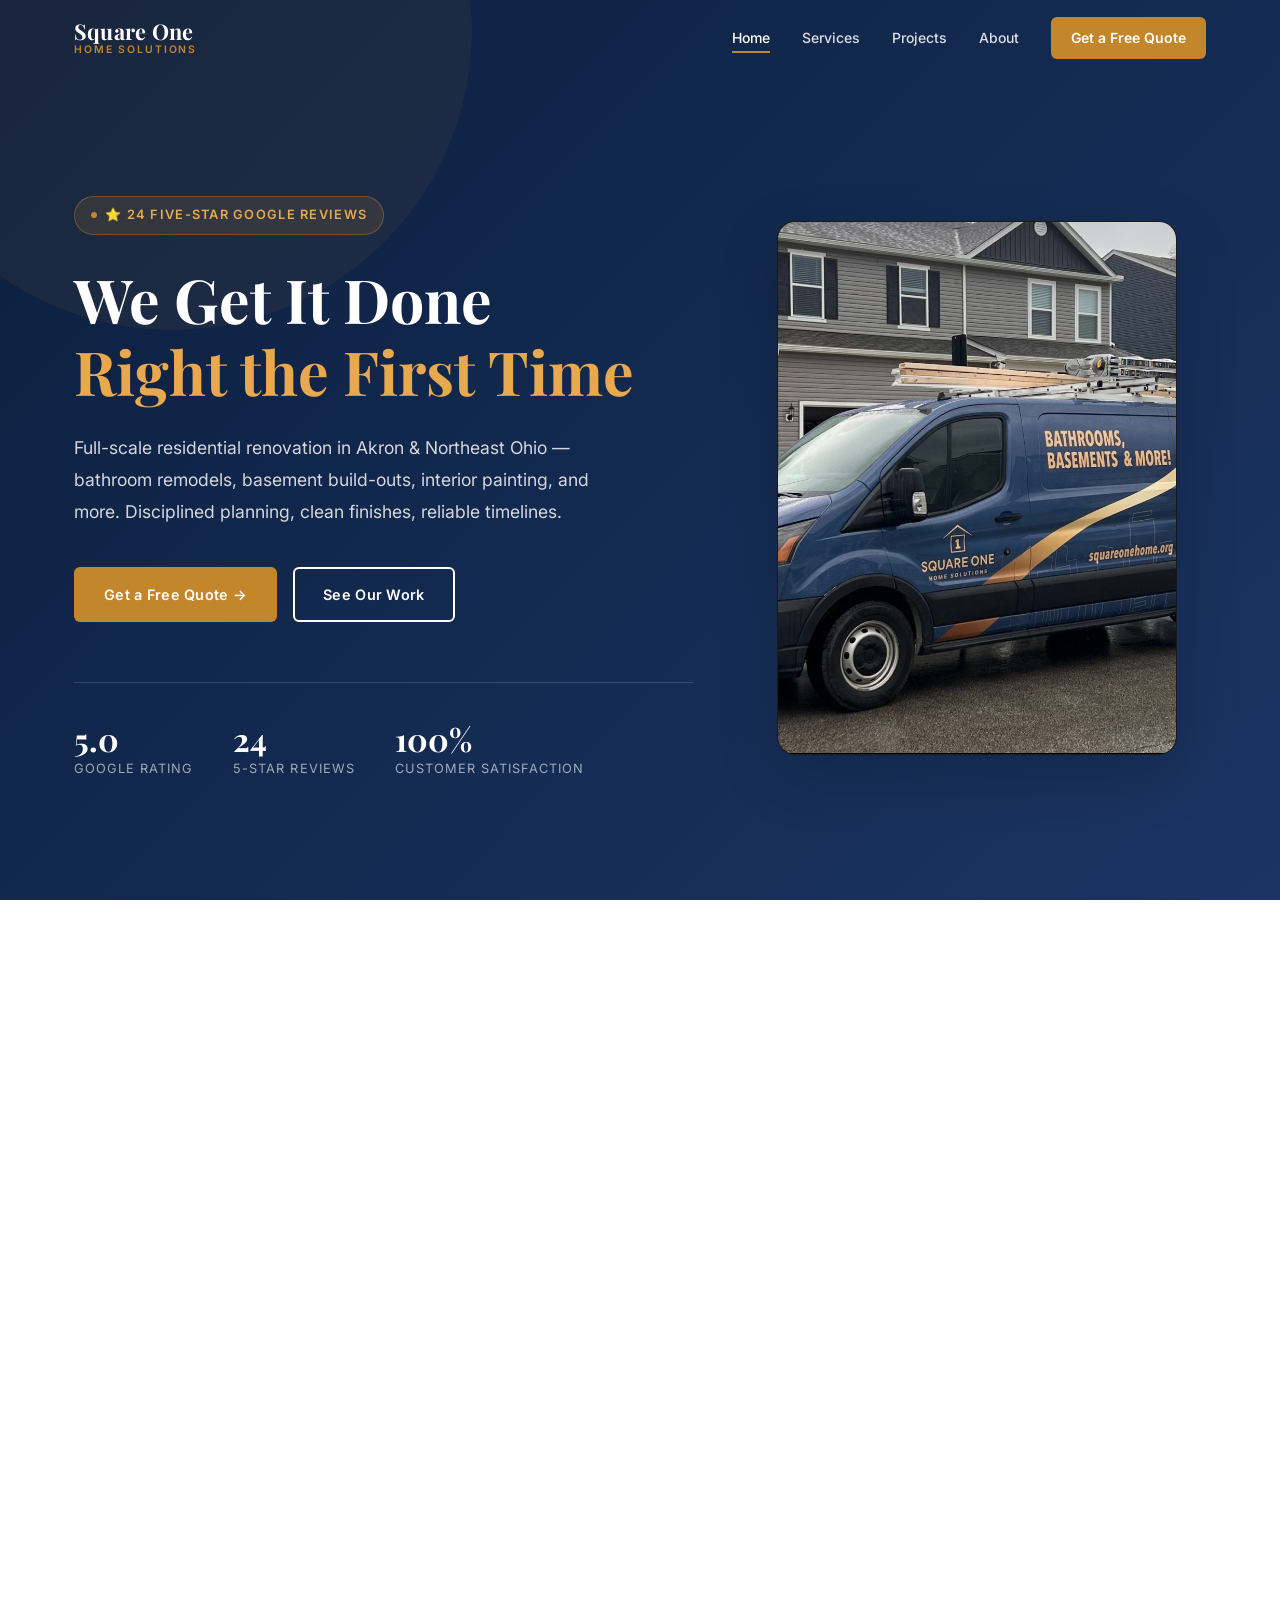
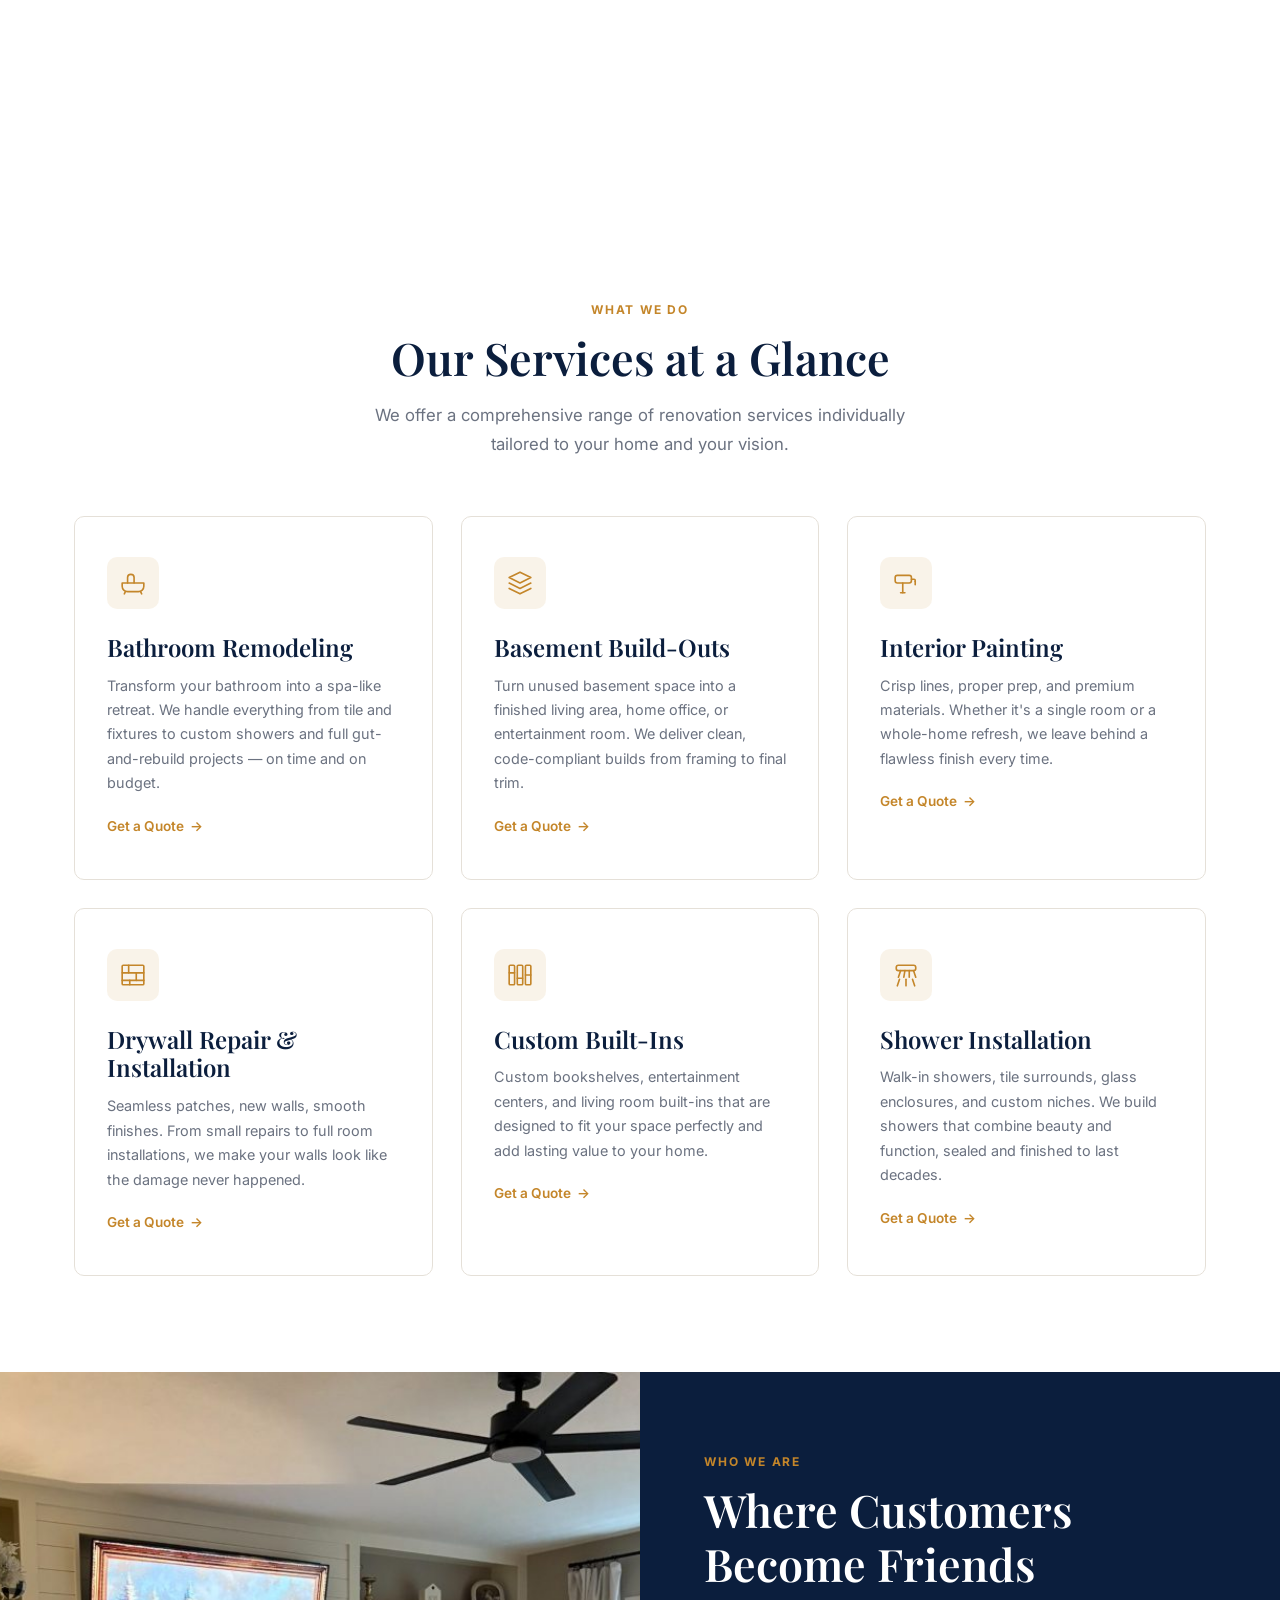
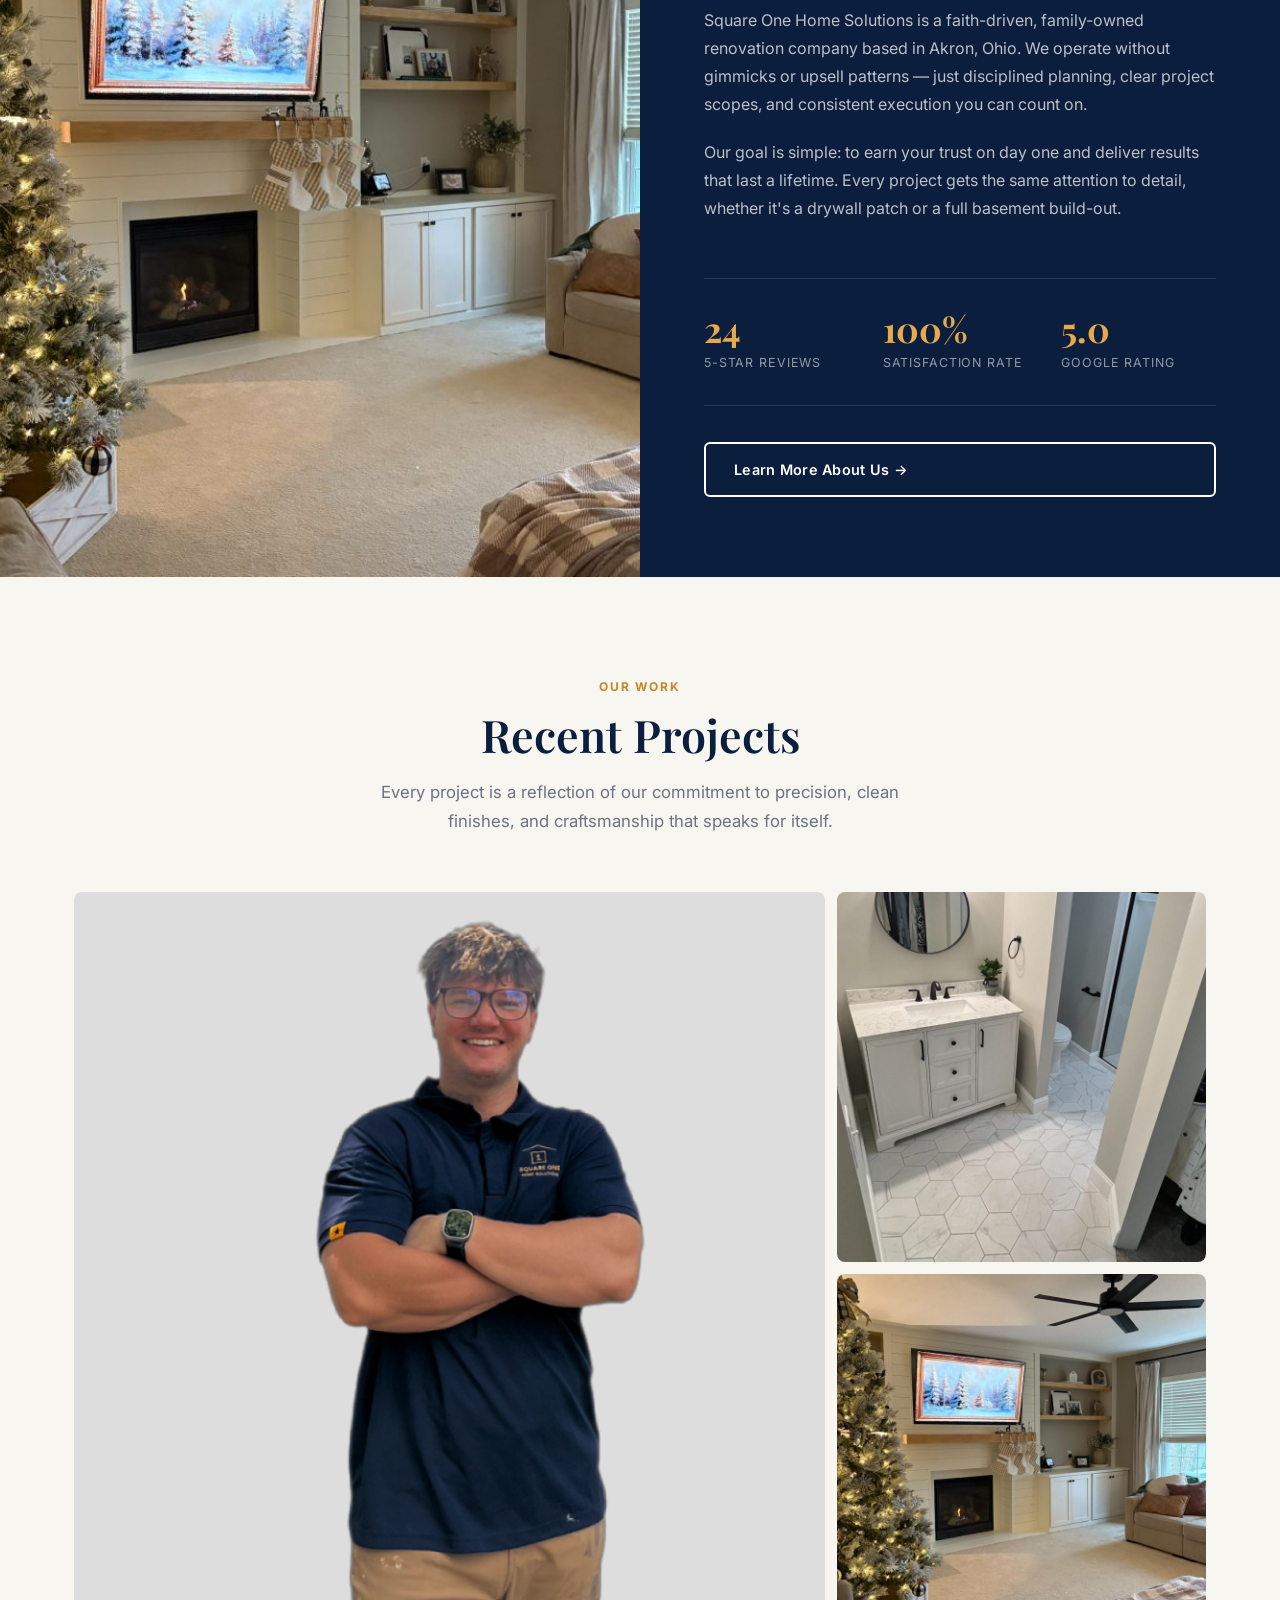
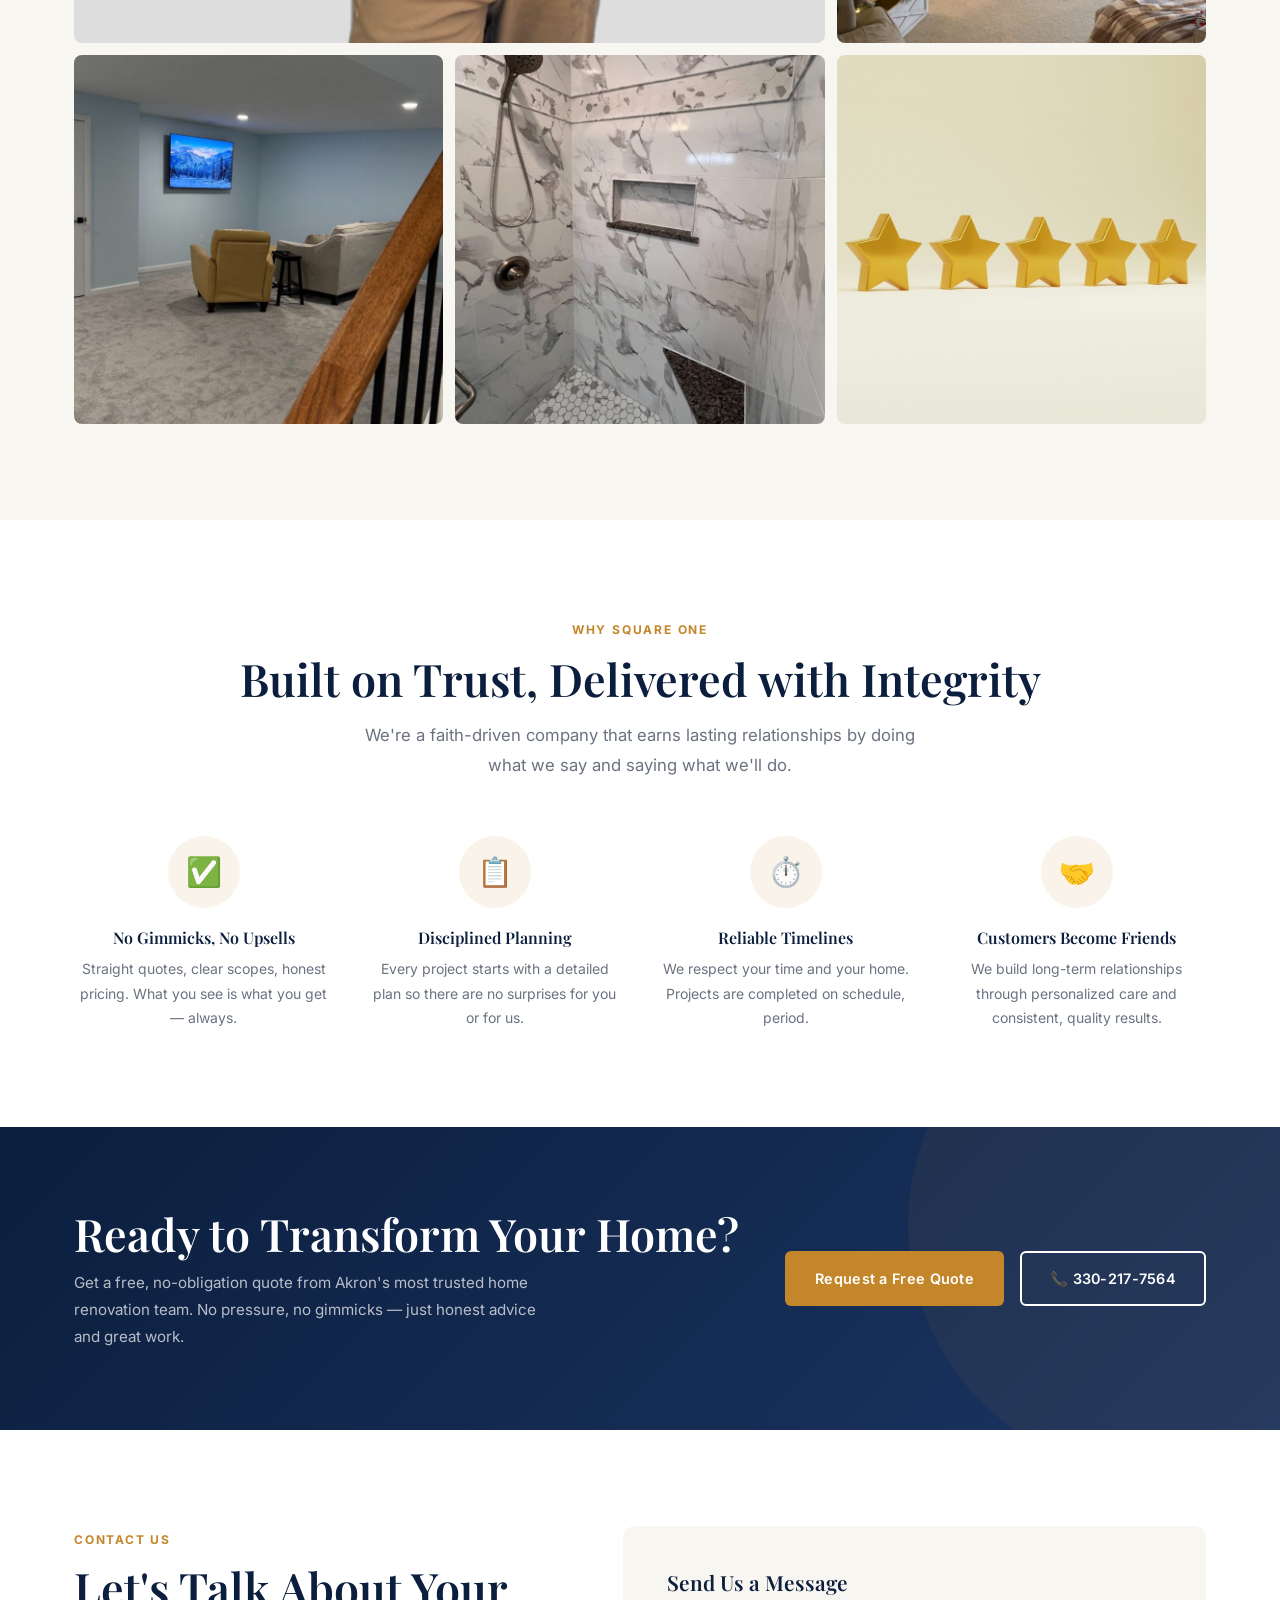
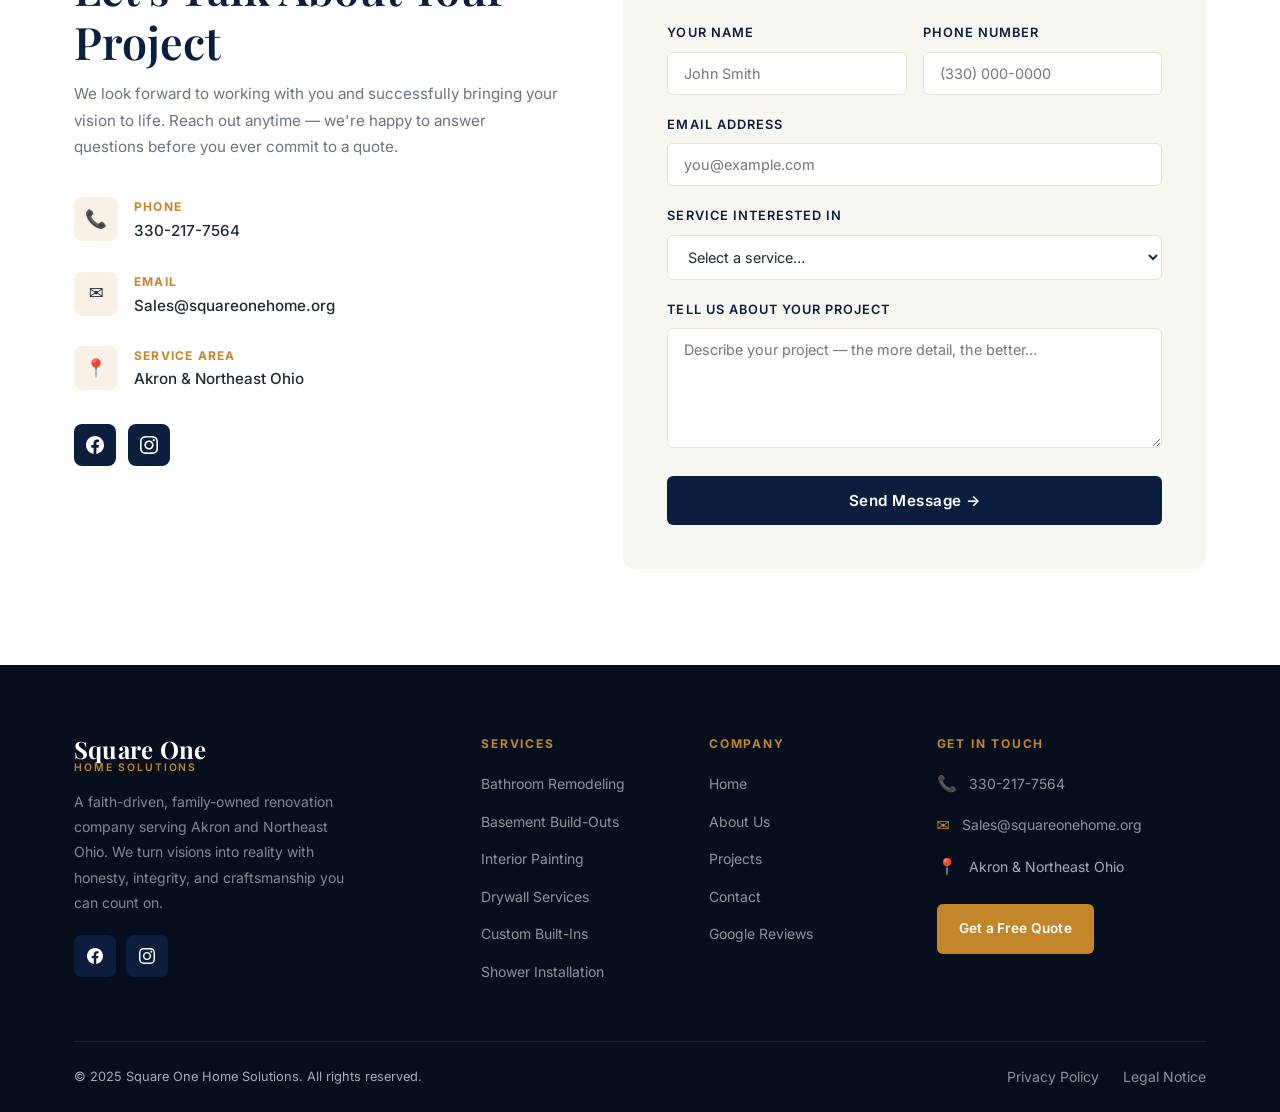
==== commit 65788752: "Move hero video off the full-bleed background, fix scroll-scrub jank The clip is 834x1112 at a low b" ====
--- a/index.html
+++ b/index.html
@@ -122,11 +122,7 @@
     <!-- ══ HERO ══ -->
     <div class="hero-scroll-wrap">
       <section class="hero" aria-label="Hero banner">
-        <video class="hero-bg-video" aria-hidden="true" muted playsinline preload="auto" poster="images/hero-main.jpg">
-          <source src="videos/hero-video.mp4" type="video/mp4">
-        </video>
-        <div class="hero-overlay"></div>
-        <div class="container">
+        <div class="container hero-grid">
           <div class="hero-content">
             <div class="hero-badge">⭐ 24 Five-Star Google Reviews</div>
             <h1>We Get It Done<br><span>Right the First Time</span></h1>
@@ -148,6 +144,13 @@
                 <div class="hero-stat-num">100%</div>
                 <div class="hero-stat-label">Customer Satisfaction</div>
               </div>
+            </div>
+          </div>
+          <div class="hero-media">
+            <div class="hero-media-frame">
+              <video class="hero-bg-video" aria-hidden="true" muted loop autoplay playsinline preload="auto" poster="images/hero-main.jpg">
+                <source src="videos/hero-video.mp4" type="video/mp4">
+              </video>
             </div>
           </div>
         </div>
--- a/css/style.css
+++ b/css/style.css
@@ -249,7 +249,7 @@
 /* ── Hero ── */
 .hero-scroll-wrap {
   position: relative;
-  height: 240vh;
+  height: 200vh;
 }
 .hero {
   position: sticky;
@@ -259,32 +259,29 @@
   display: flex;
   align-items: center;
   overflow: hidden;
-}
-.hero-bg-video {
+  background: linear-gradient(135deg, var(--navy) 0%, var(--navy-mid) 100%);
+}
+.hero::before {
+  content: '';
   position: absolute;
-  inset: 0;
-  width: 100%;
-  height: 100%;
-  object-fit: cover;
-  object-position: center 40%;
-  background: var(--navy);
-}
-.hero-overlay {
-  position: absolute;
-  inset: 0;
-  background: linear-gradient(
-    105deg,
-    rgba(11,30,61,.88) 0%,
-    rgba(11,30,61,.6) 60%,
-    rgba(11,30,61,.25) 100%
-  );
-}
-.hero-content {
+  top: -30%;
+  left: -10%;
+  width: 600px; height: 600px;
+  border-radius: 50%;
+  background: rgba(196,134,42,.07);
+  pointer-events: none;
+}
+.hero-grid {
   position: relative;
   z-index: 1;
-  max-width: 700px;
+  display: grid;
+  grid-template-columns: 1.15fr .85fr;
+  align-items: center;
+  gap: 56px;
+  width: 100%;
   padding-top: var(--header-h);
 }
+.hero-content { max-width: 620px; }
 .hero-badge {
   display: inline-flex;
   align-items: center;
@@ -309,7 +306,6 @@
 .hero h1 {
   color: var(--white);
   margin-bottom: 24px;
-  text-shadow: 0 2px 16px rgba(0,0,0,.3);
 }
 .hero h1 span { color: var(--gold-light); }
 .hero-desc {
@@ -340,6 +336,29 @@
   text-transform: uppercase;
   letter-spacing: .08em;
   margin-top: 4px;
+}
+
+.hero-media {
+  display: flex;
+  justify-content: center;
+}
+.hero-media-frame {
+  position: relative;
+  width: 100%;
+  max-width: 400px;
+  aspect-ratio: 834 / 1112;
+  border-radius: 18px;
+  overflow: hidden;
+  background: #000;
+  box-shadow: var(--shadow-lg);
+  border: 1px solid rgba(255,255,255,.1);
+}
+.hero-bg-video {
+  position: absolute;
+  inset: 0;
+  width: 100%;
+  height: 100%;
+  object-fit: cover;
 }
 
 /* ── Services ── */
@@ -792,6 +811,23 @@
 
 /* ── Responsive ── */
 @media (max-width: 1024px) {
+  /* Sticky scroll-scrub only makes sense with room to spare; below this
+     breakpoint the hero reflows to a normal stacked section and the video
+     just autoplays/loops (see main.js matchMedia check). */
+  .hero-scroll-wrap { height: auto; }
+  .hero {
+    position: relative;
+    top: auto;
+    height: auto;
+    min-height: auto;
+    padding: calc(var(--header-h) + 56px) 0 64px;
+  }
+  .hero-grid { grid-template-columns: 1fr; gap: 48px; text-align: center; }
+  .hero-content { max-width: 640px; margin: 0 auto; }
+  .hero-actions { justify-content: center; }
+  .hero-stats { justify-content: center; }
+  .hero-media-frame { max-width: 320px; margin: 0 auto; }
+
   .about-strip { grid-template-columns: 1fr; }
   .about-strip-image { min-height: 360px; }
   .about-strip-content { padding: 60px 48px; }
@@ -807,7 +843,6 @@
   .section { padding: 64px 0; }
   .nav { display: none; }
   .hamburger { display: flex; }
-  .hero-scroll-wrap { height: 180vh; }
   .hero-stats { gap: 28px; }
   .stats-row { grid-template-columns: 1fr; gap: 20px; }
   .gallery-grid { grid-template-columns: 1fr 1fr; }
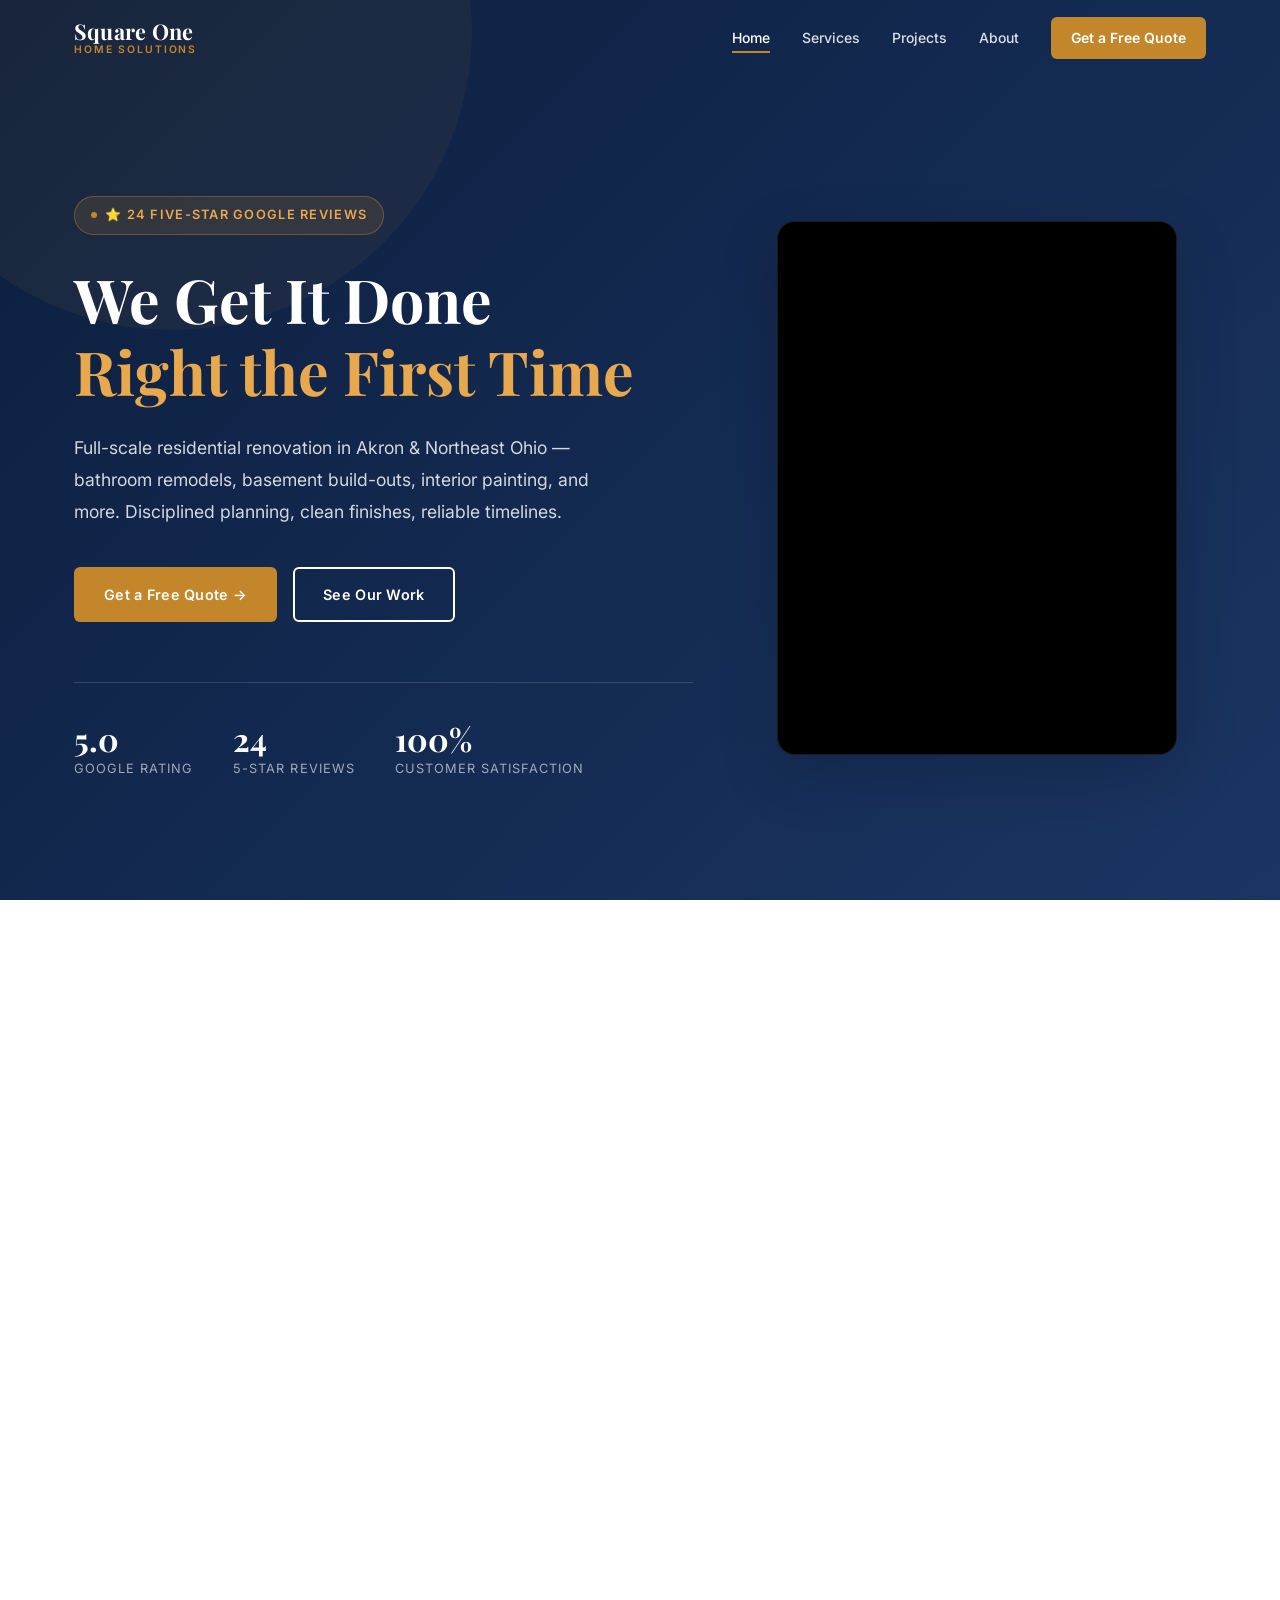
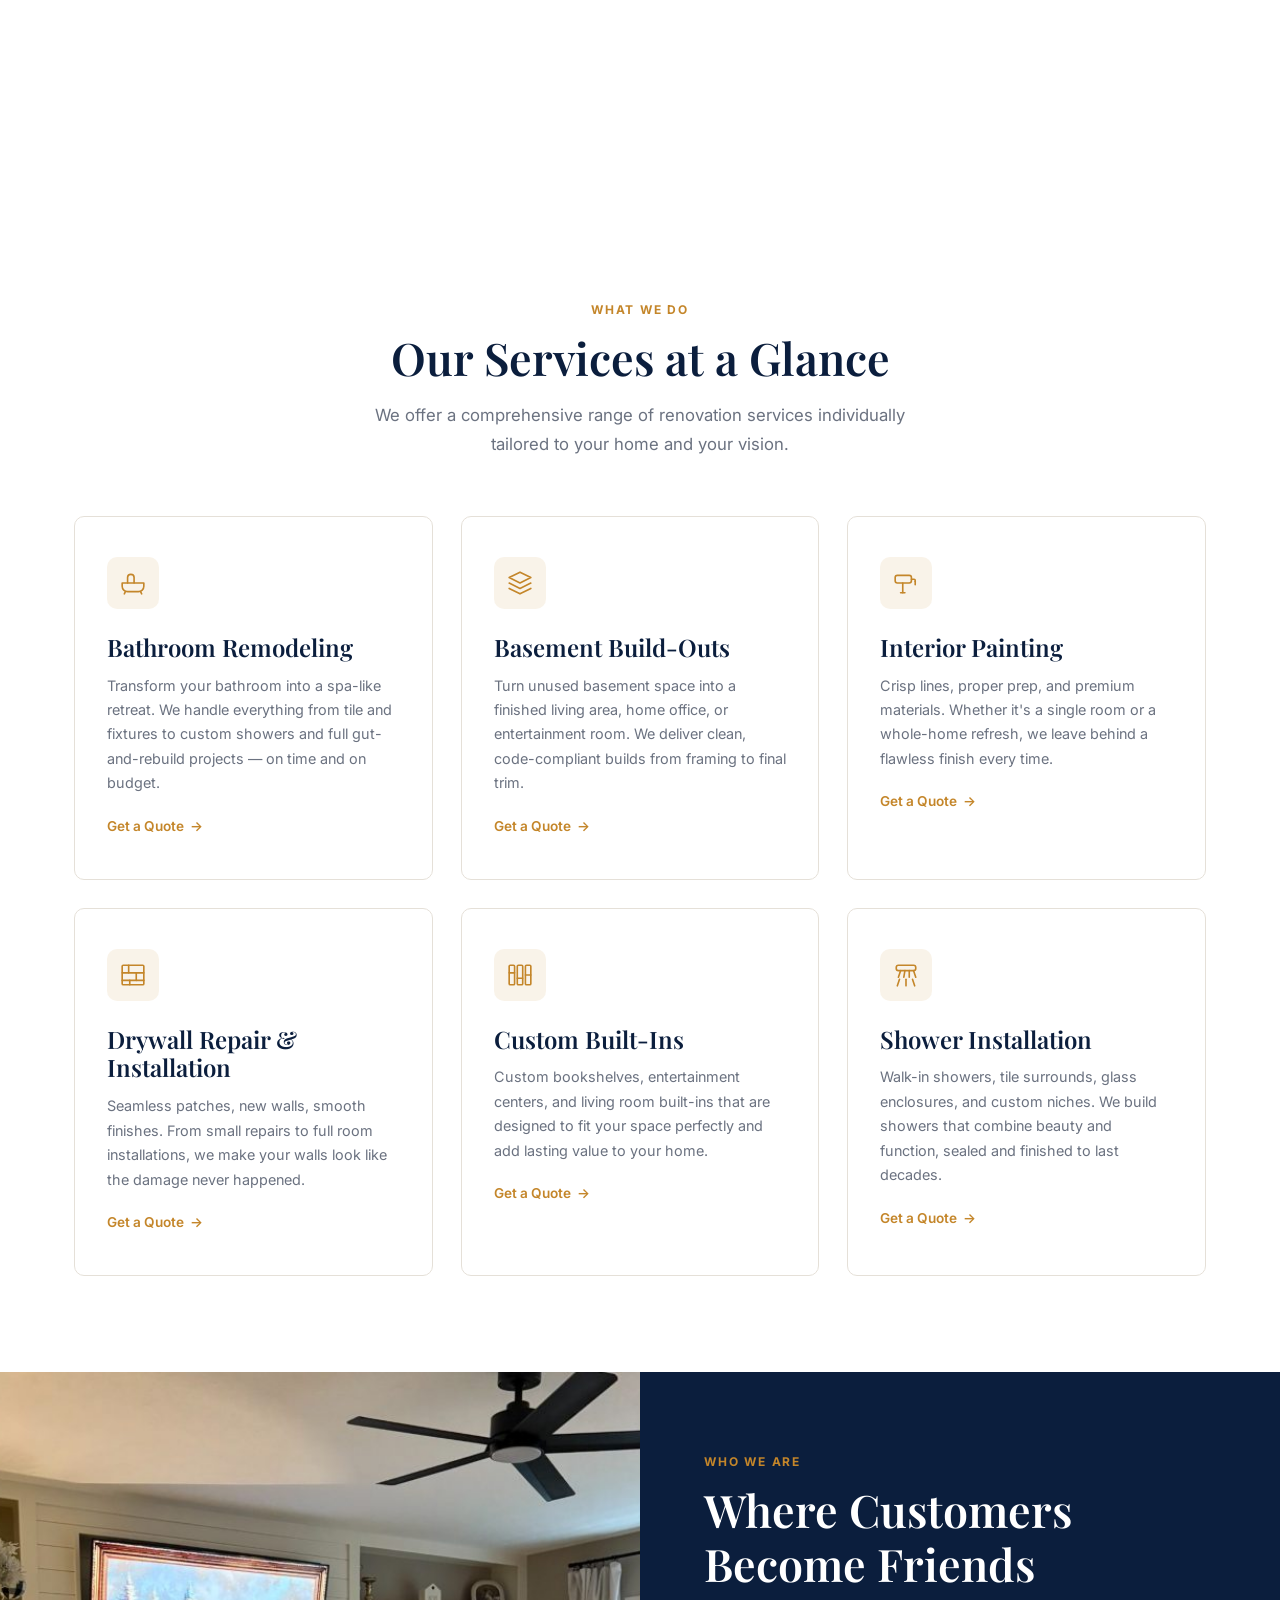
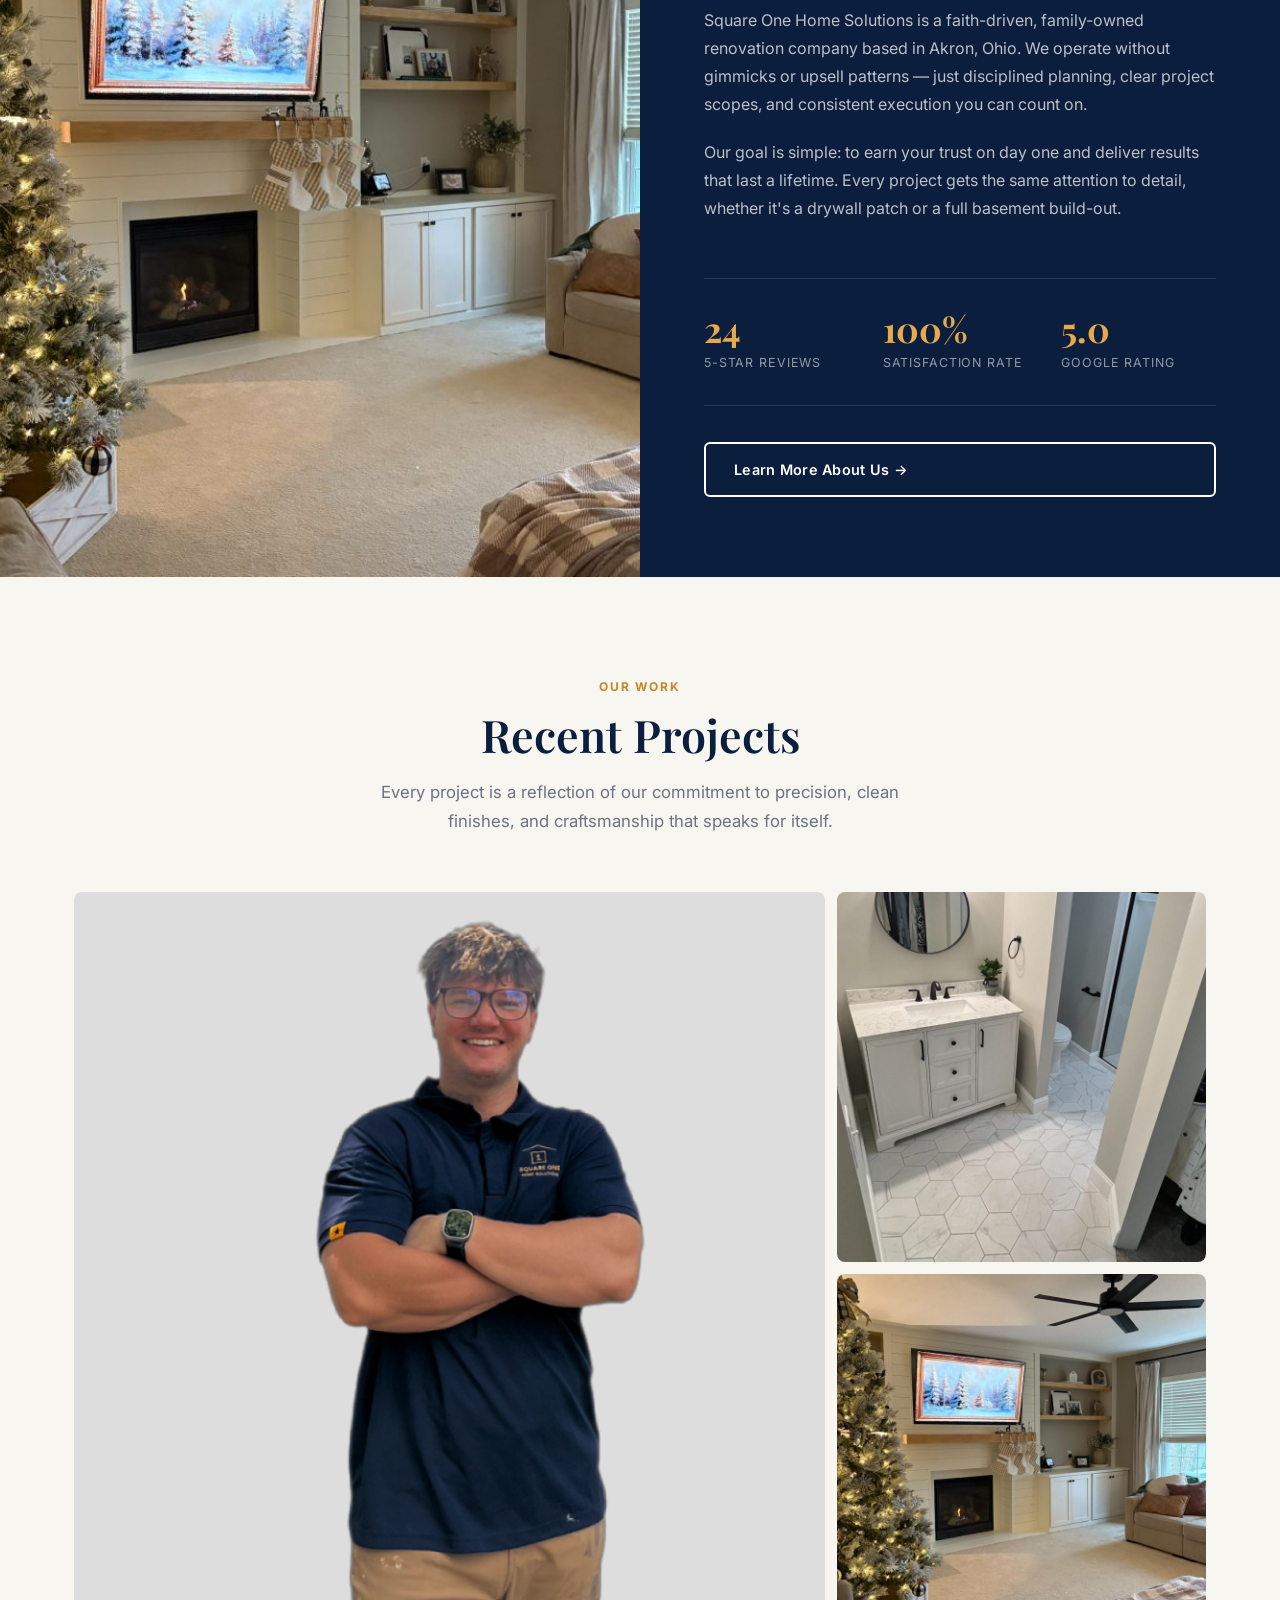
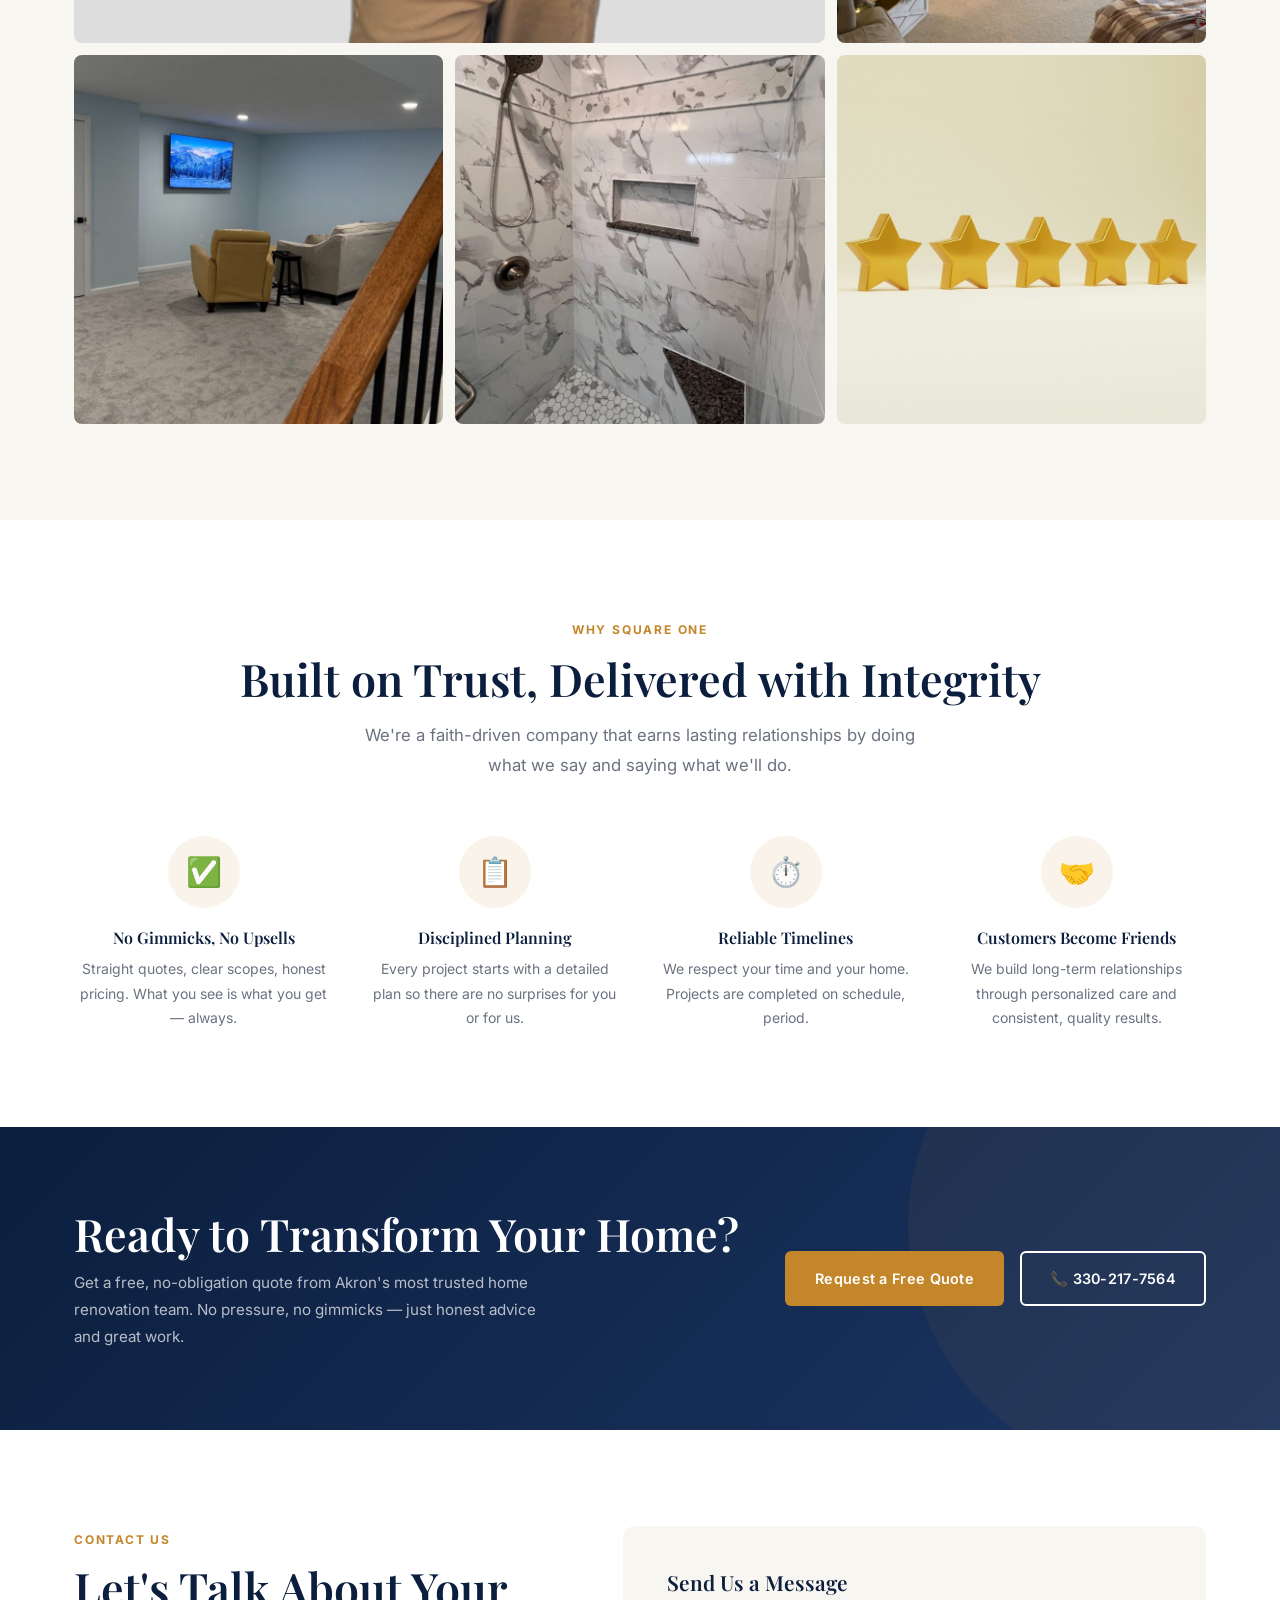
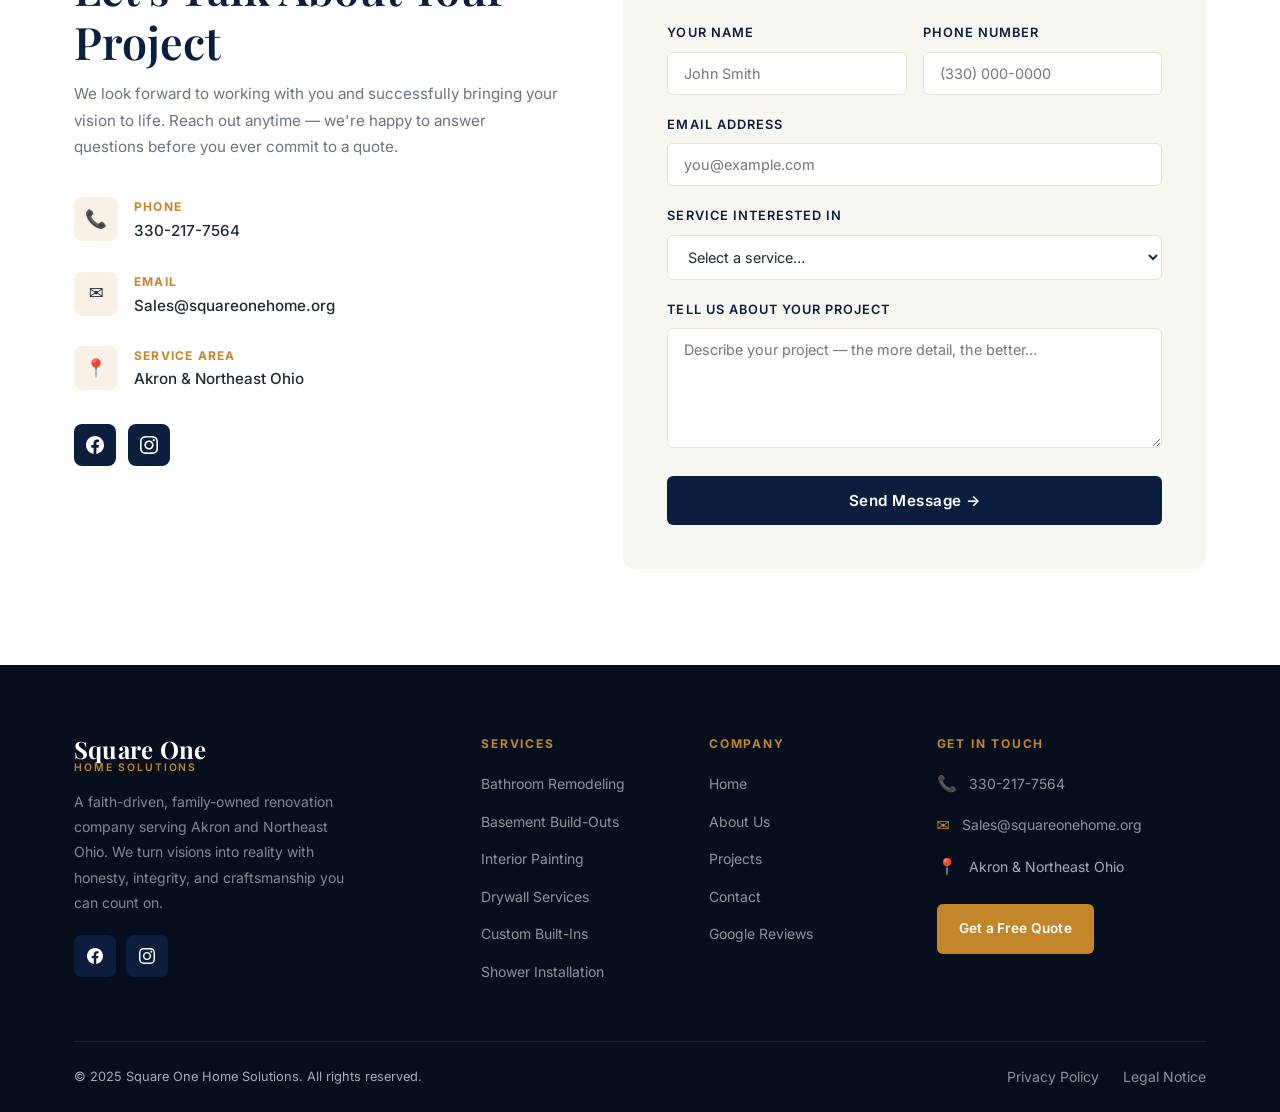
==== commit 8cae1655: "Remove mismatched poster image from hero video The poster was the old landscape hero photo, which fl" ====
--- a/index.html
+++ b/index.html
@@ -148,7 +148,7 @@
           </div>
           <div class="hero-media">
             <div class="hero-media-frame">
-              <video class="hero-bg-video" aria-hidden="true" muted loop autoplay playsinline preload="auto" poster="images/hero-main.jpg">
+              <video class="hero-bg-video" aria-hidden="true" muted loop autoplay playsinline preload="auto">
                 <source src="videos/hero-video.mp4" type="video/mp4">
               </video>
             </div>
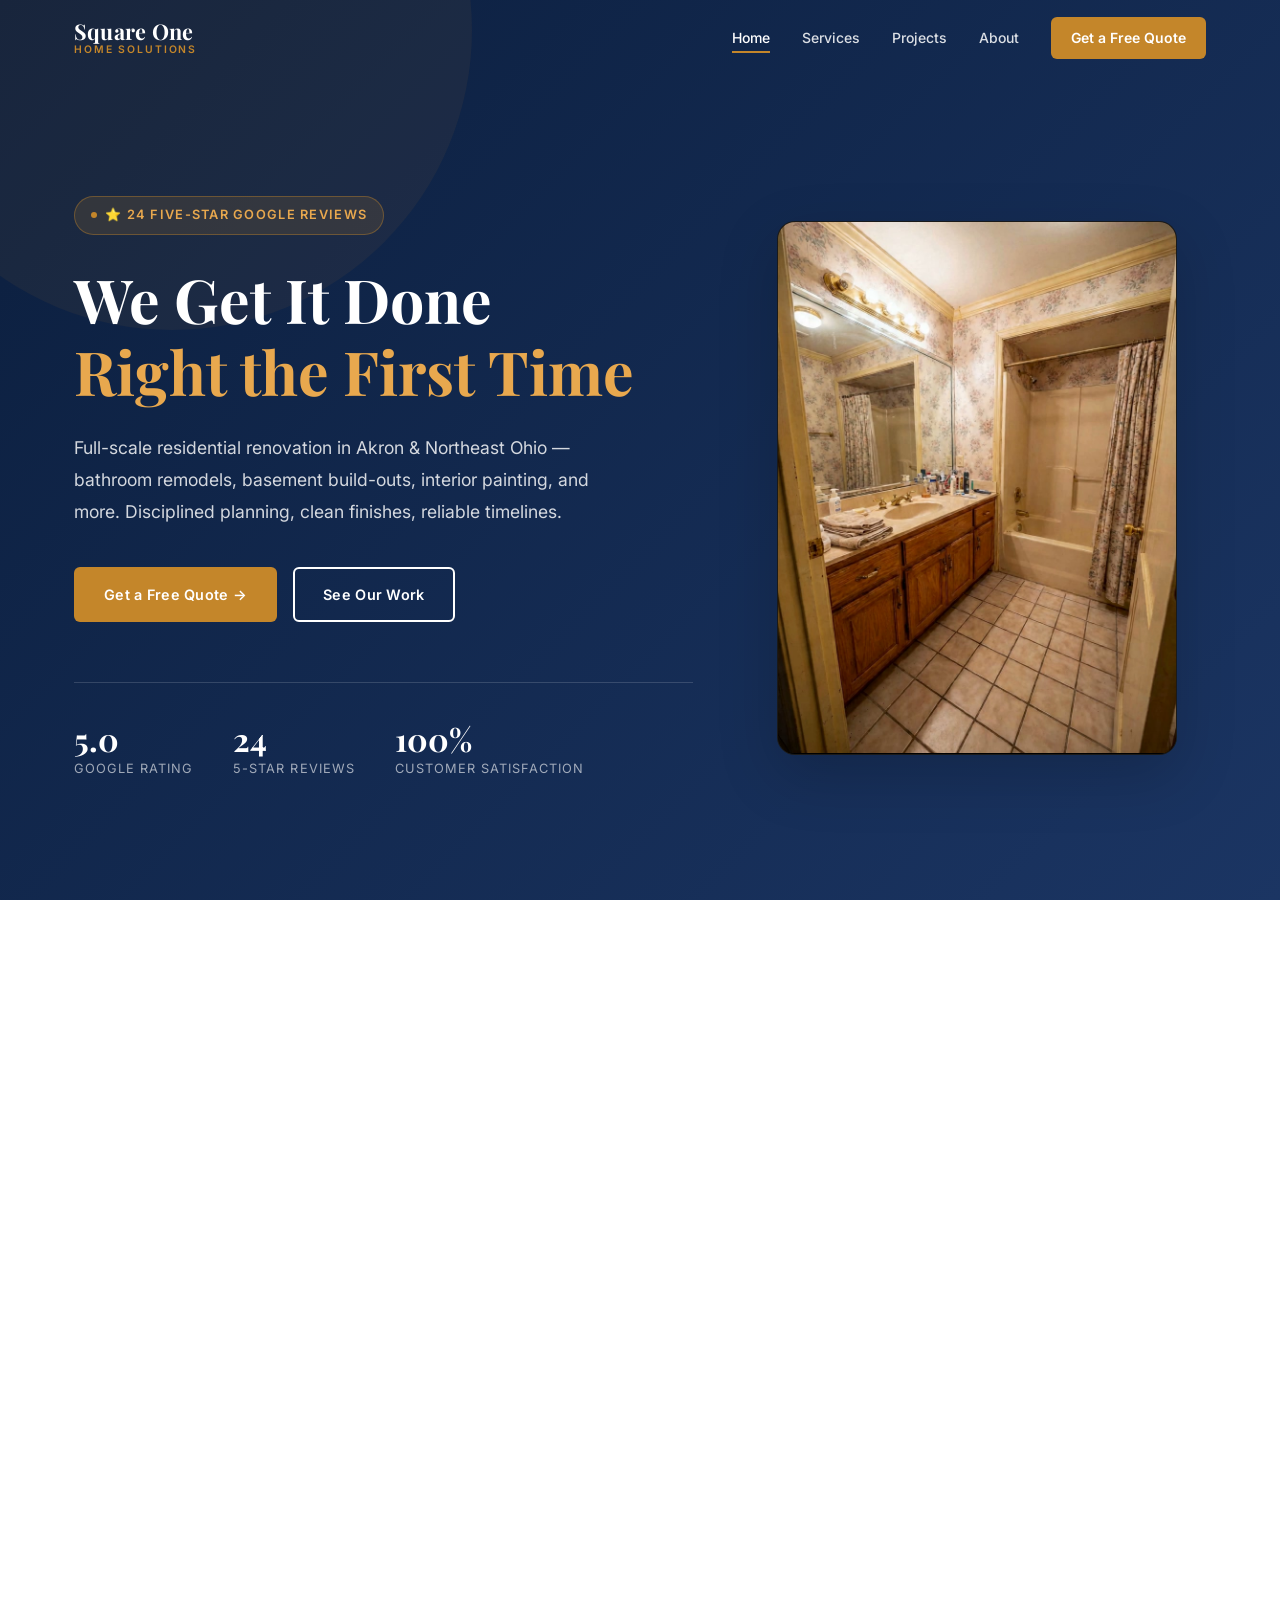
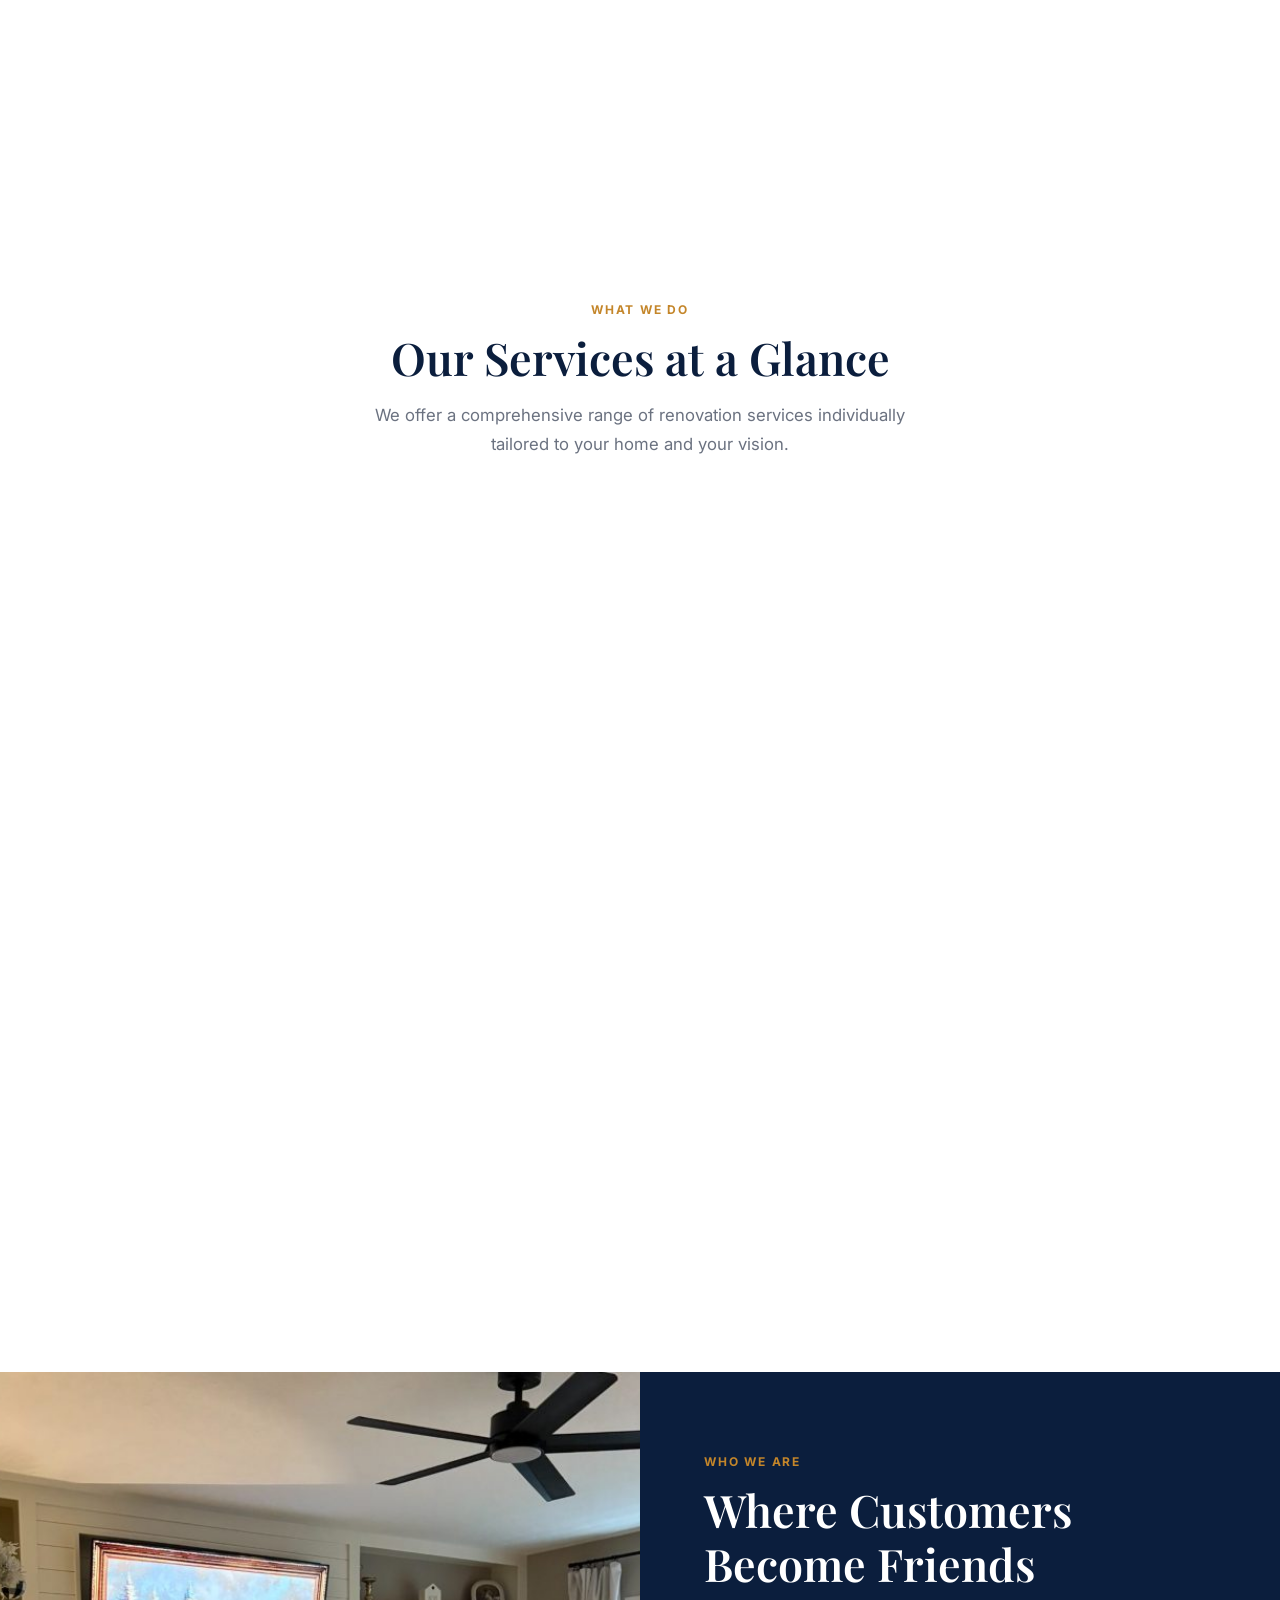
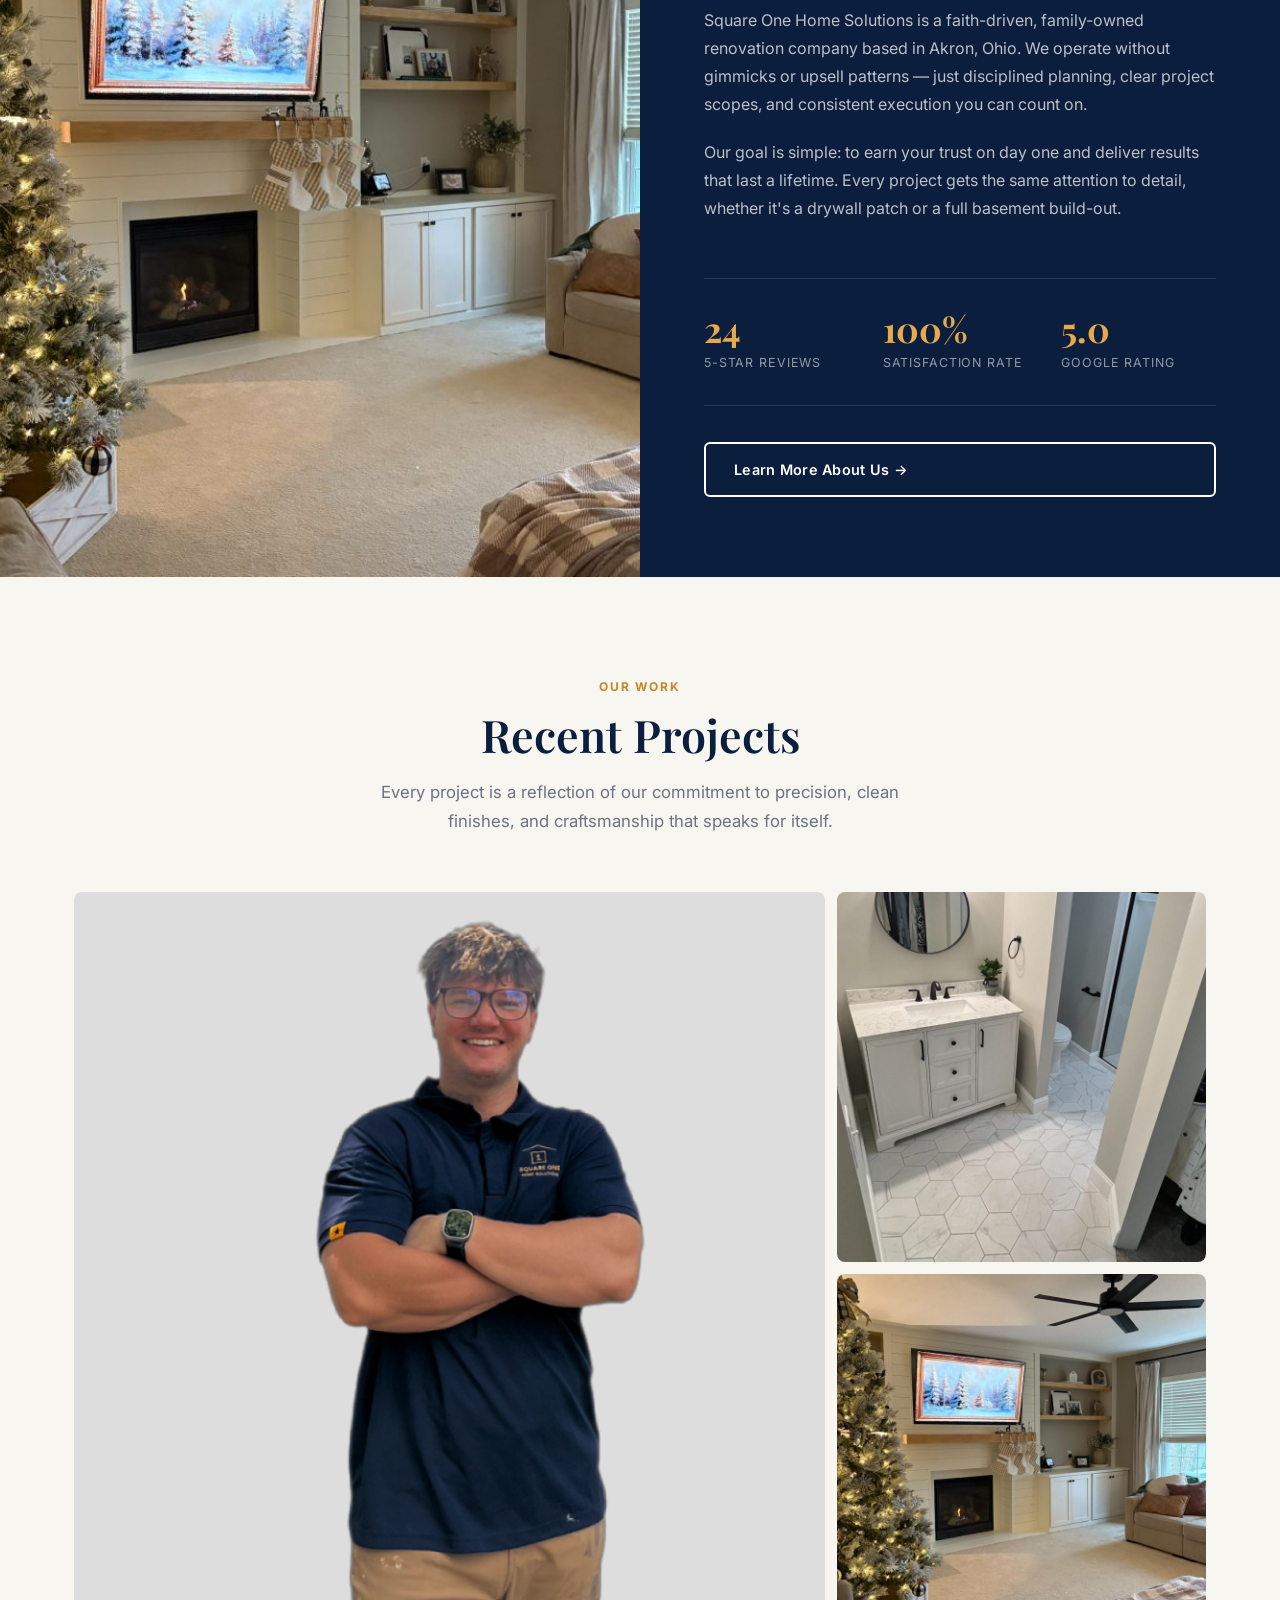
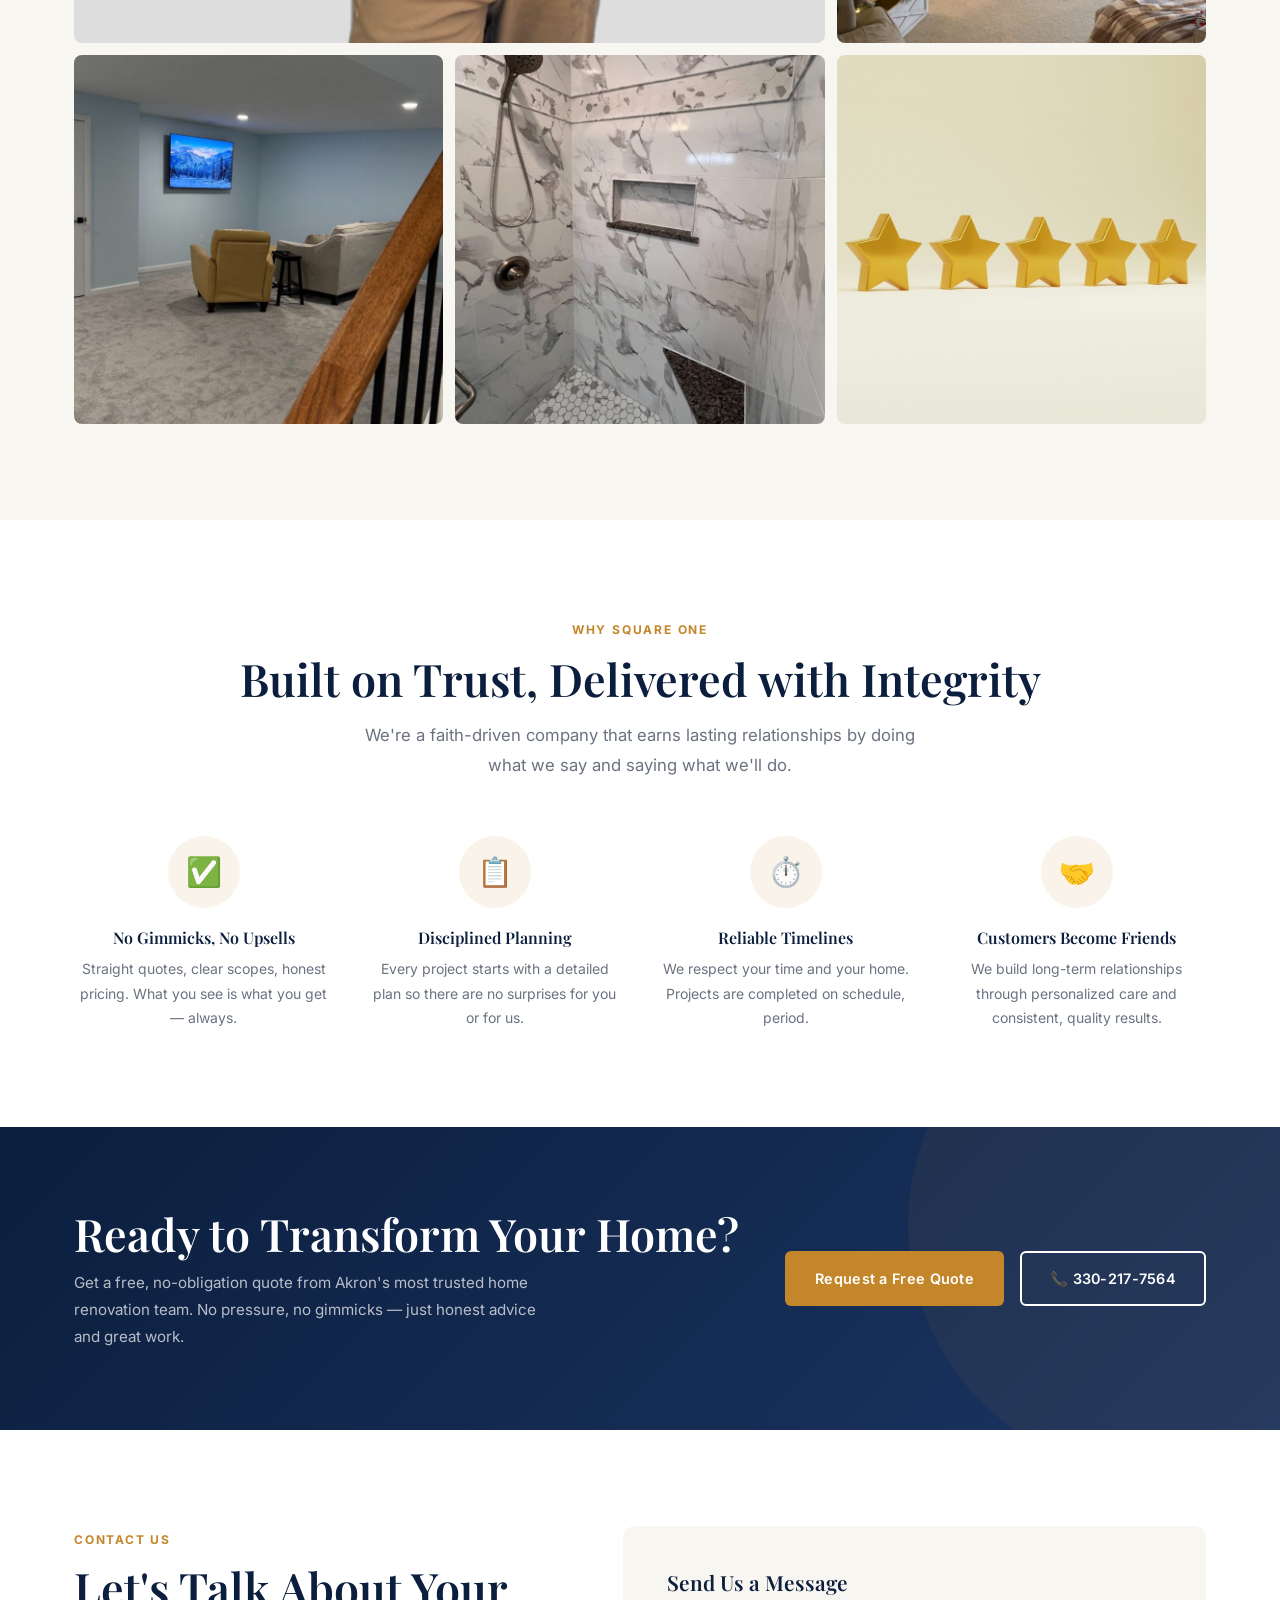
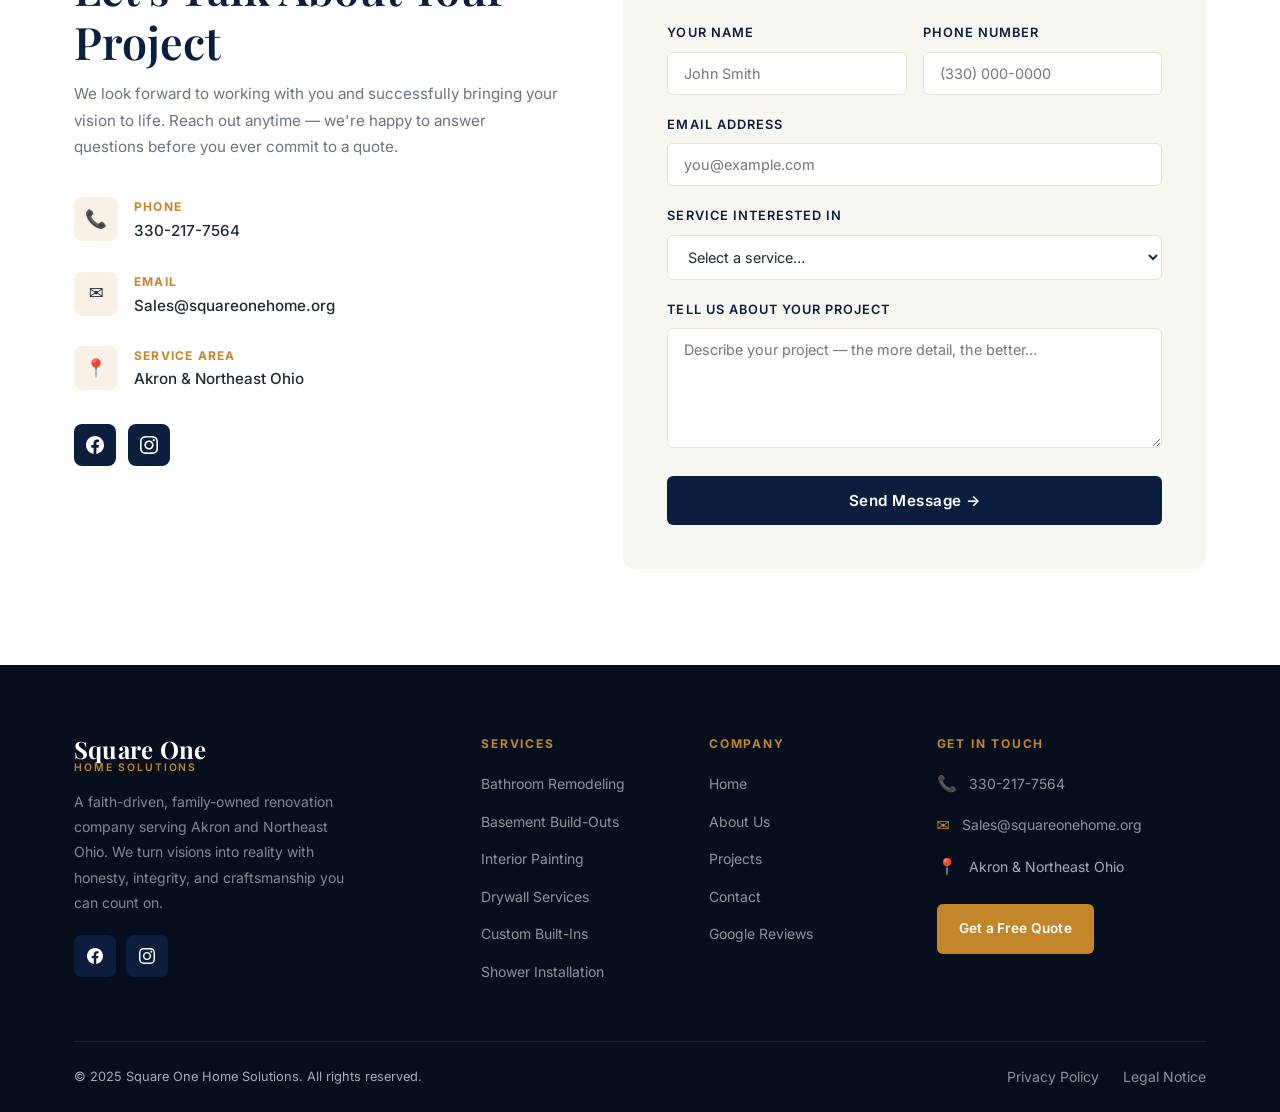
==== commit 97841317: "Enable scroll-scrub on mobile, use real video frame as poster Mobile was falling back to autoplay+lo" ====
--- a/index.html
+++ b/index.html
@@ -148,7 +148,7 @@
           </div>
           <div class="hero-media">
             <div class="hero-media-frame">
-              <video class="hero-bg-video" aria-hidden="true" muted loop autoplay playsinline preload="auto">
+              <video class="hero-bg-video" aria-hidden="true" muted playsinline preload="auto" poster="images/hero-video-poster.jpg">
                 <source src="videos/hero-video.mp4" type="video/mp4">
               </video>
             </div>
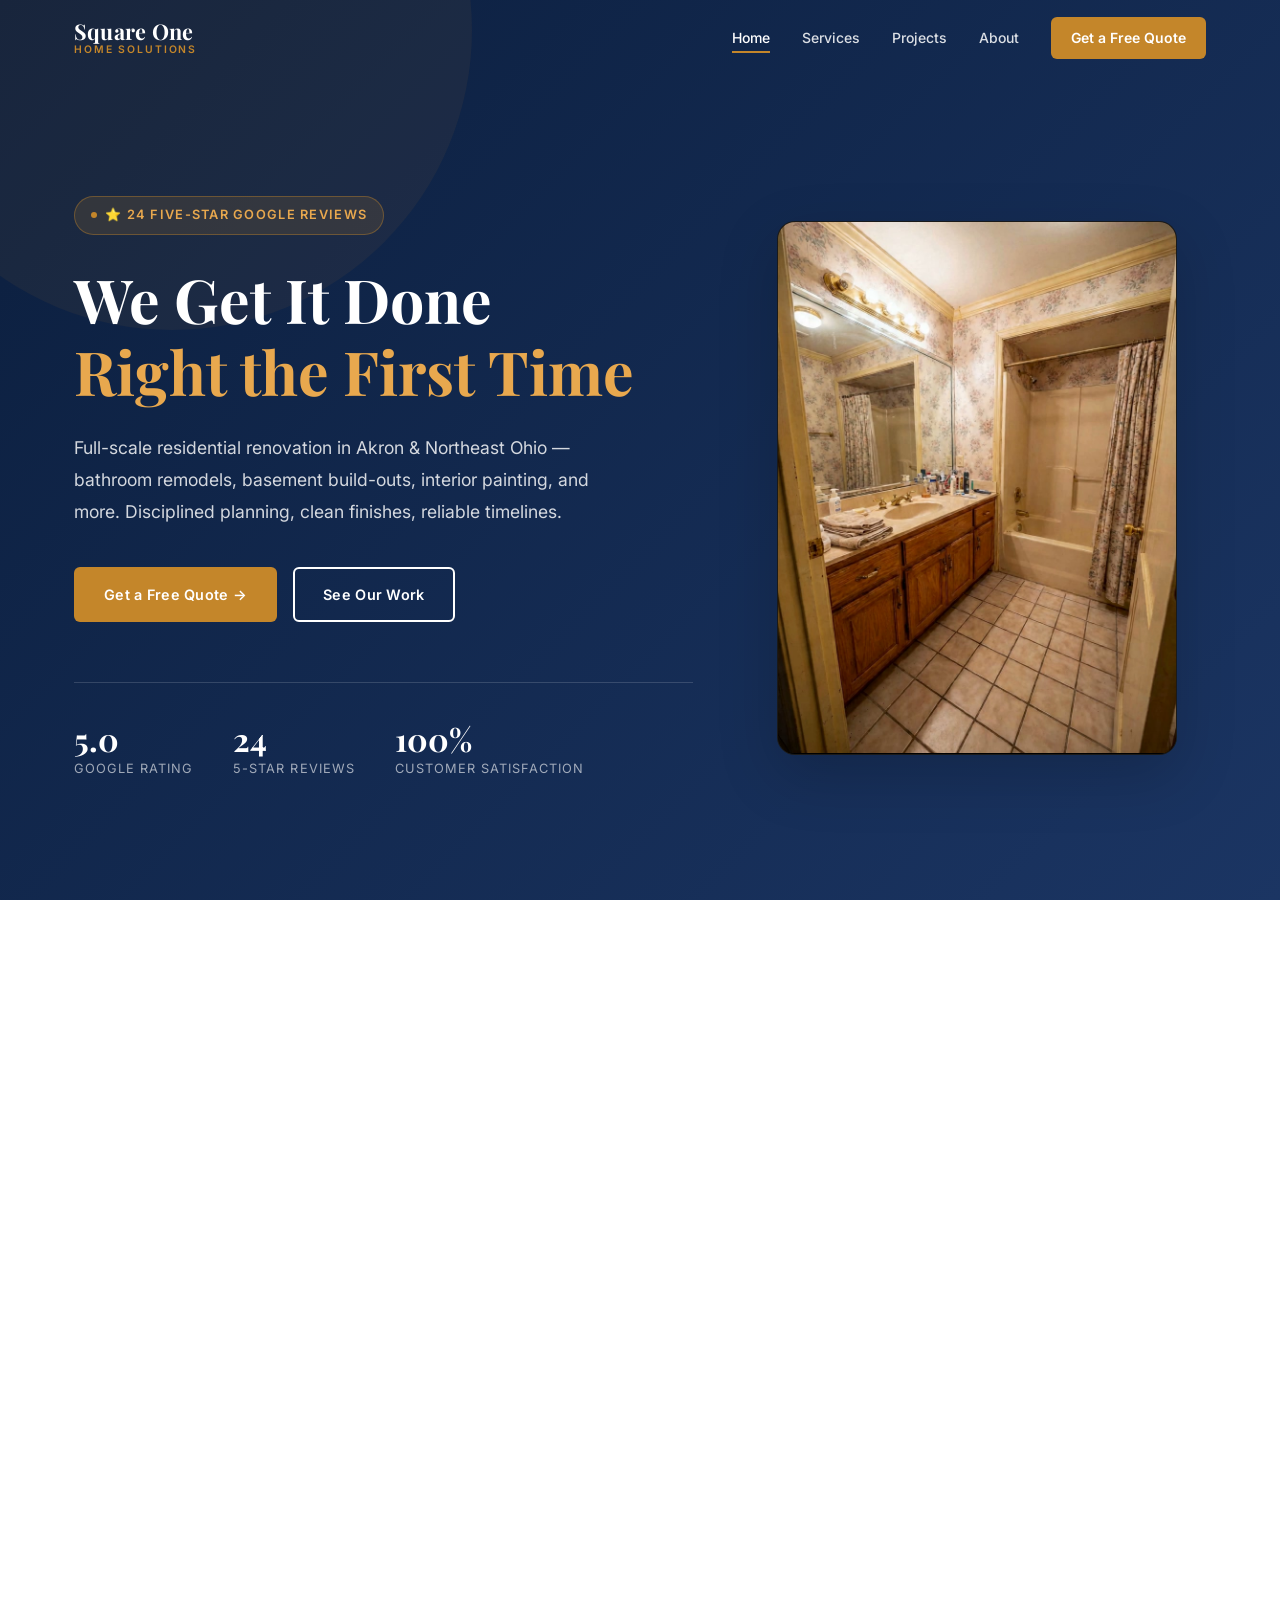
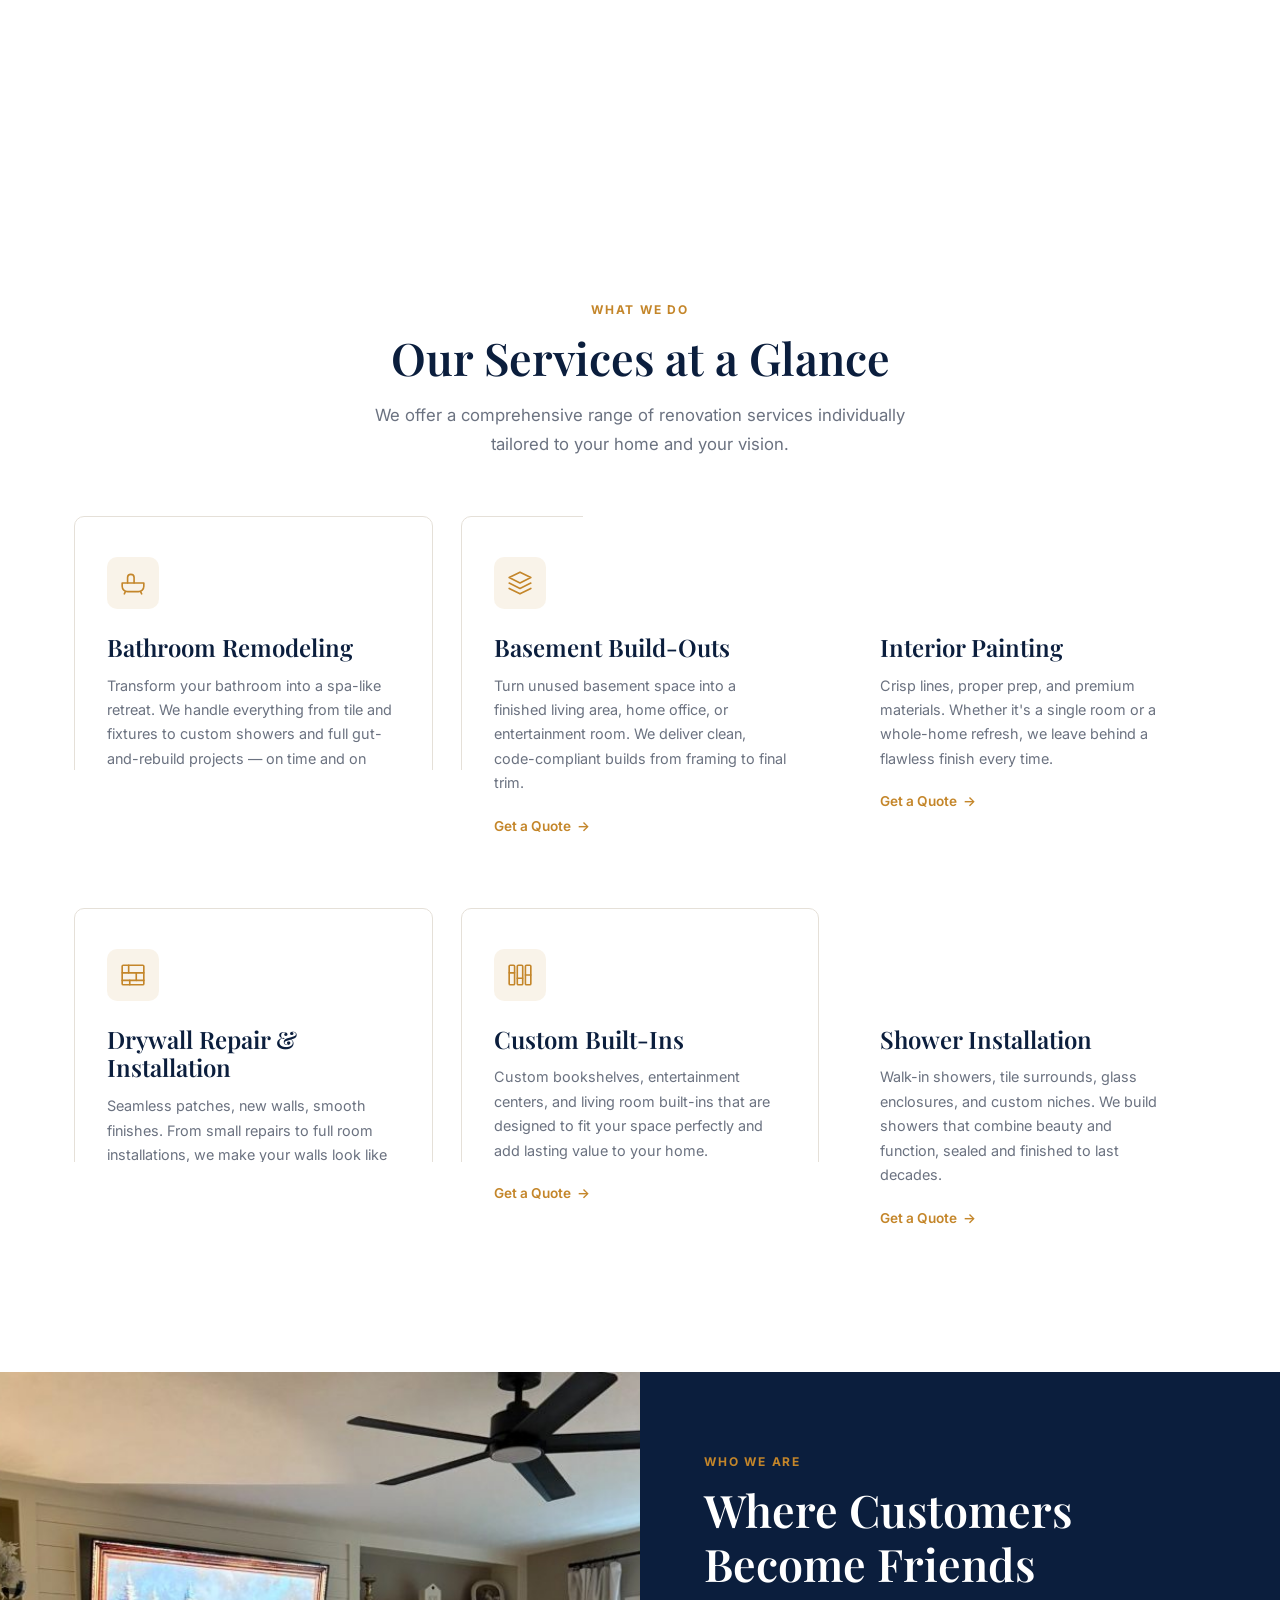
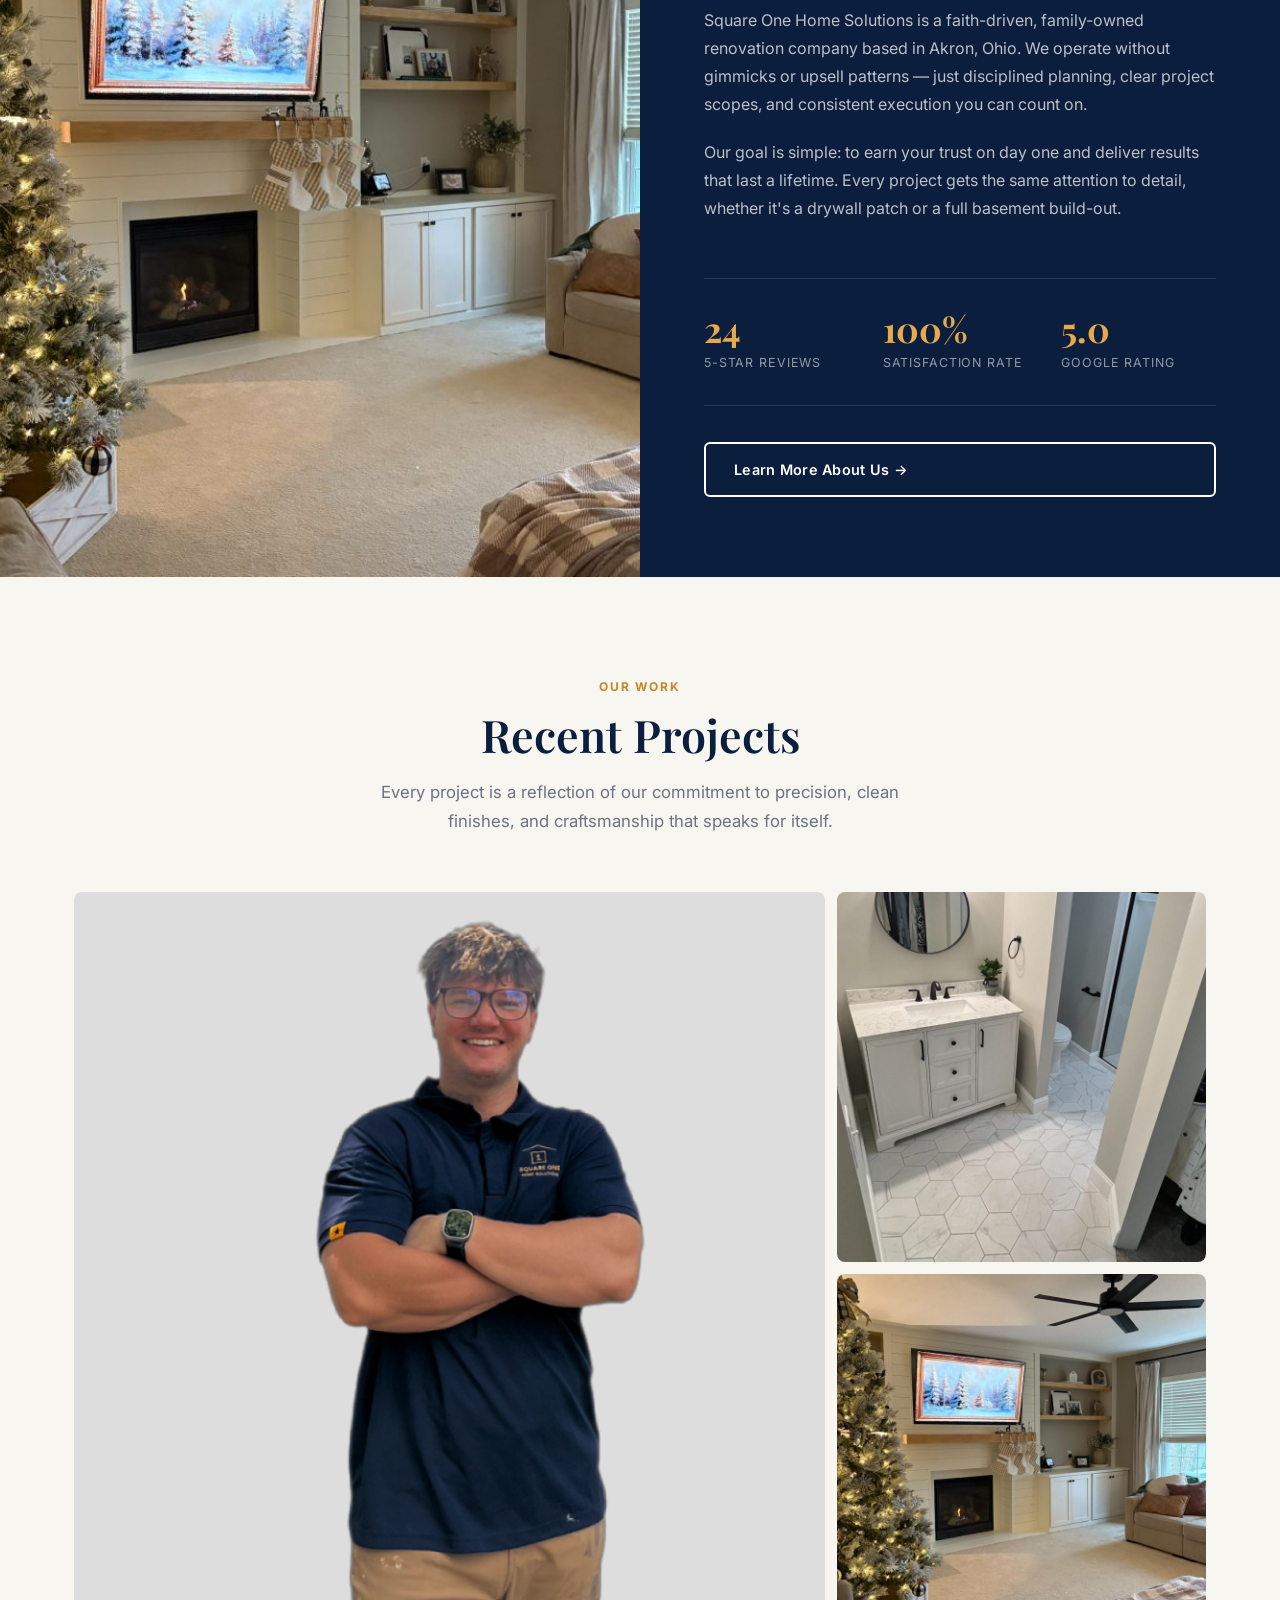
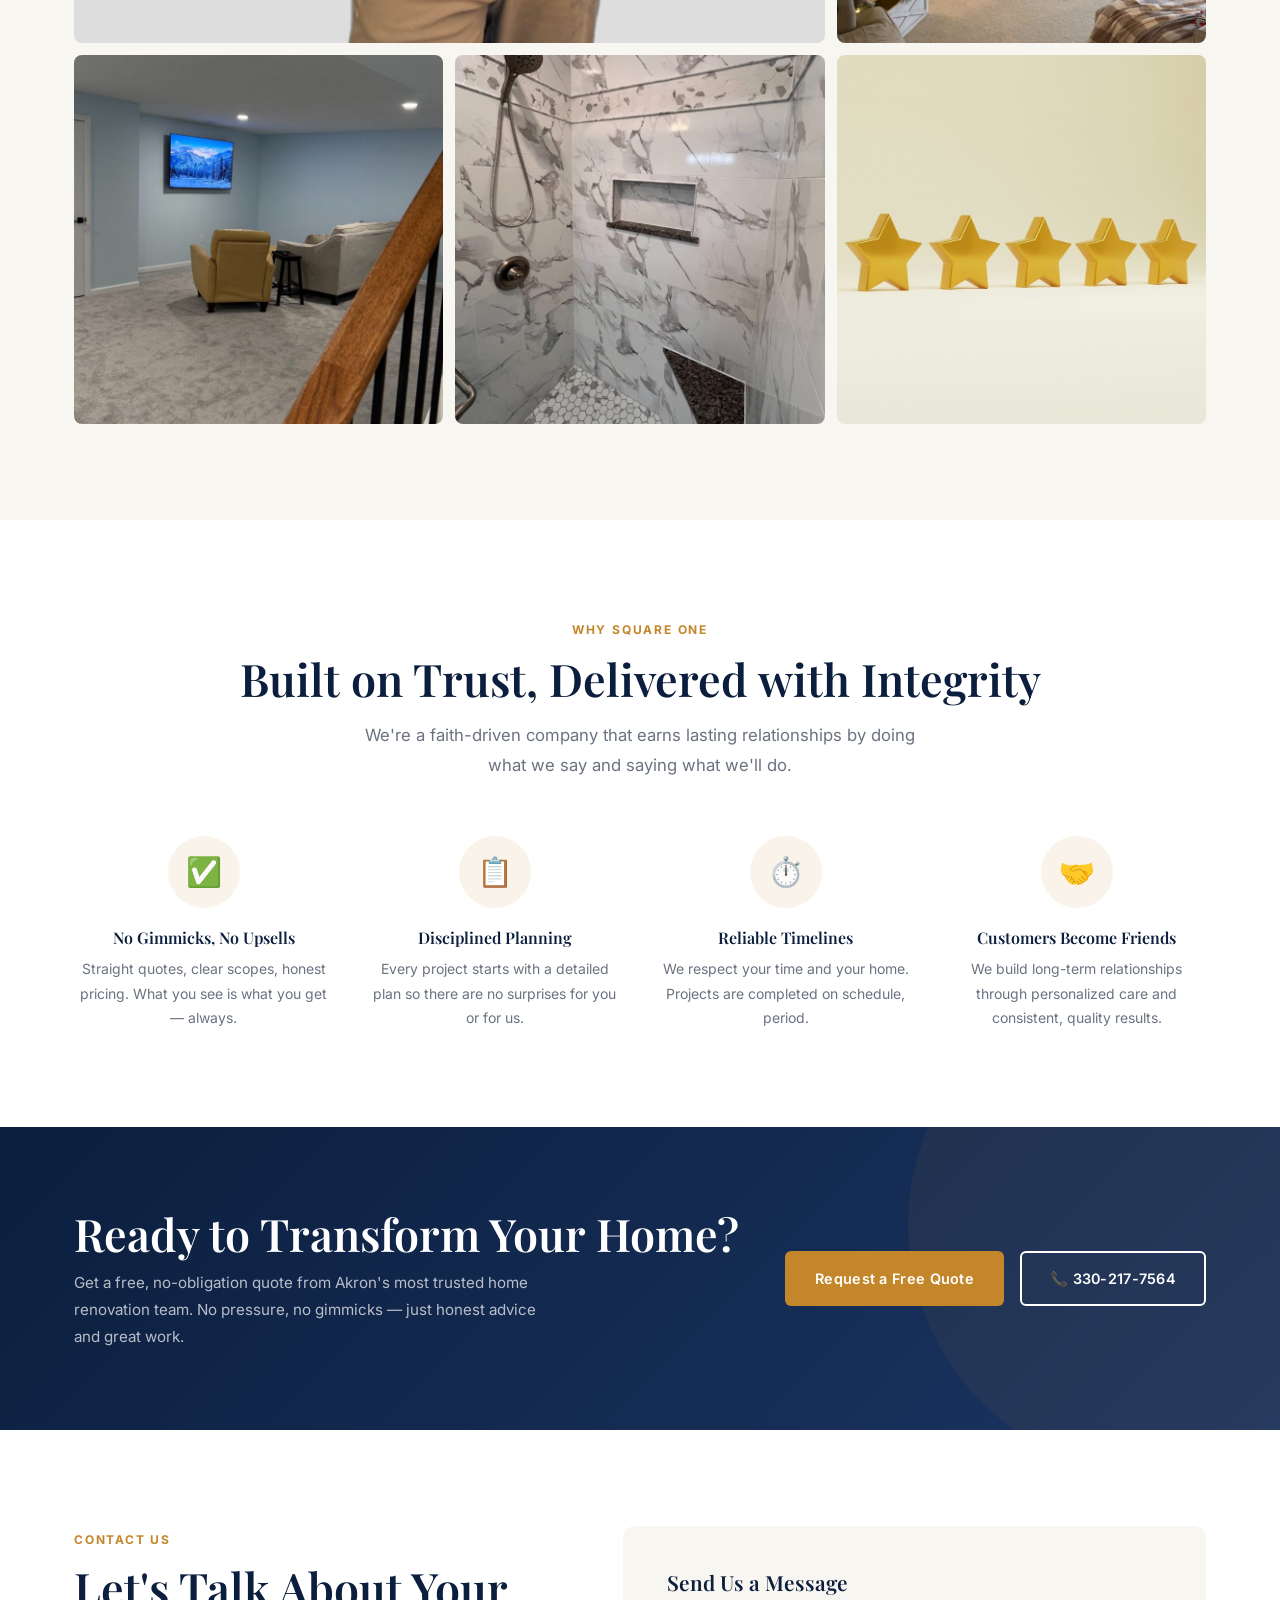
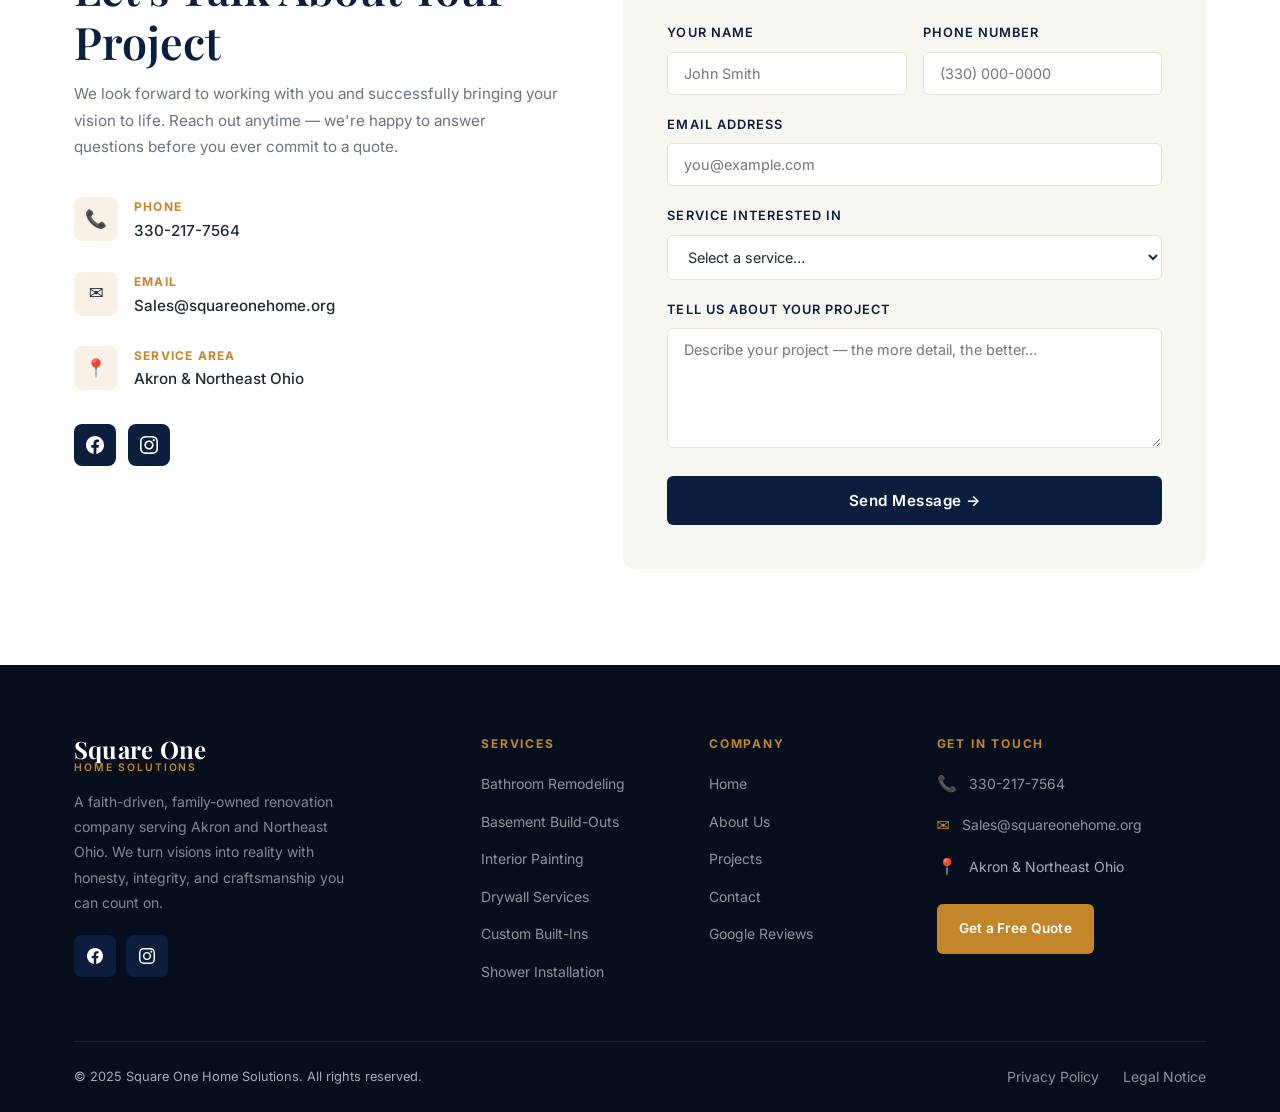
==== commit 4403d960: "Fix mobile video never loading (scrub did nothing) Without the autoplay attribute, mobile browsers w" ====
--- a/index.html
+++ b/index.html
@@ -148,7 +148,7 @@
           </div>
           <div class="hero-media">
             <div class="hero-media-frame">
-              <video class="hero-bg-video" aria-hidden="true" muted playsinline preload="auto" poster="images/hero-video-poster.jpg">
+              <video class="hero-bg-video" aria-hidden="true" muted autoplay playsinline preload="auto" poster="images/hero-video-poster.jpg">
                 <source src="videos/hero-video.mp4" type="video/mp4">
               </video>
             </div>
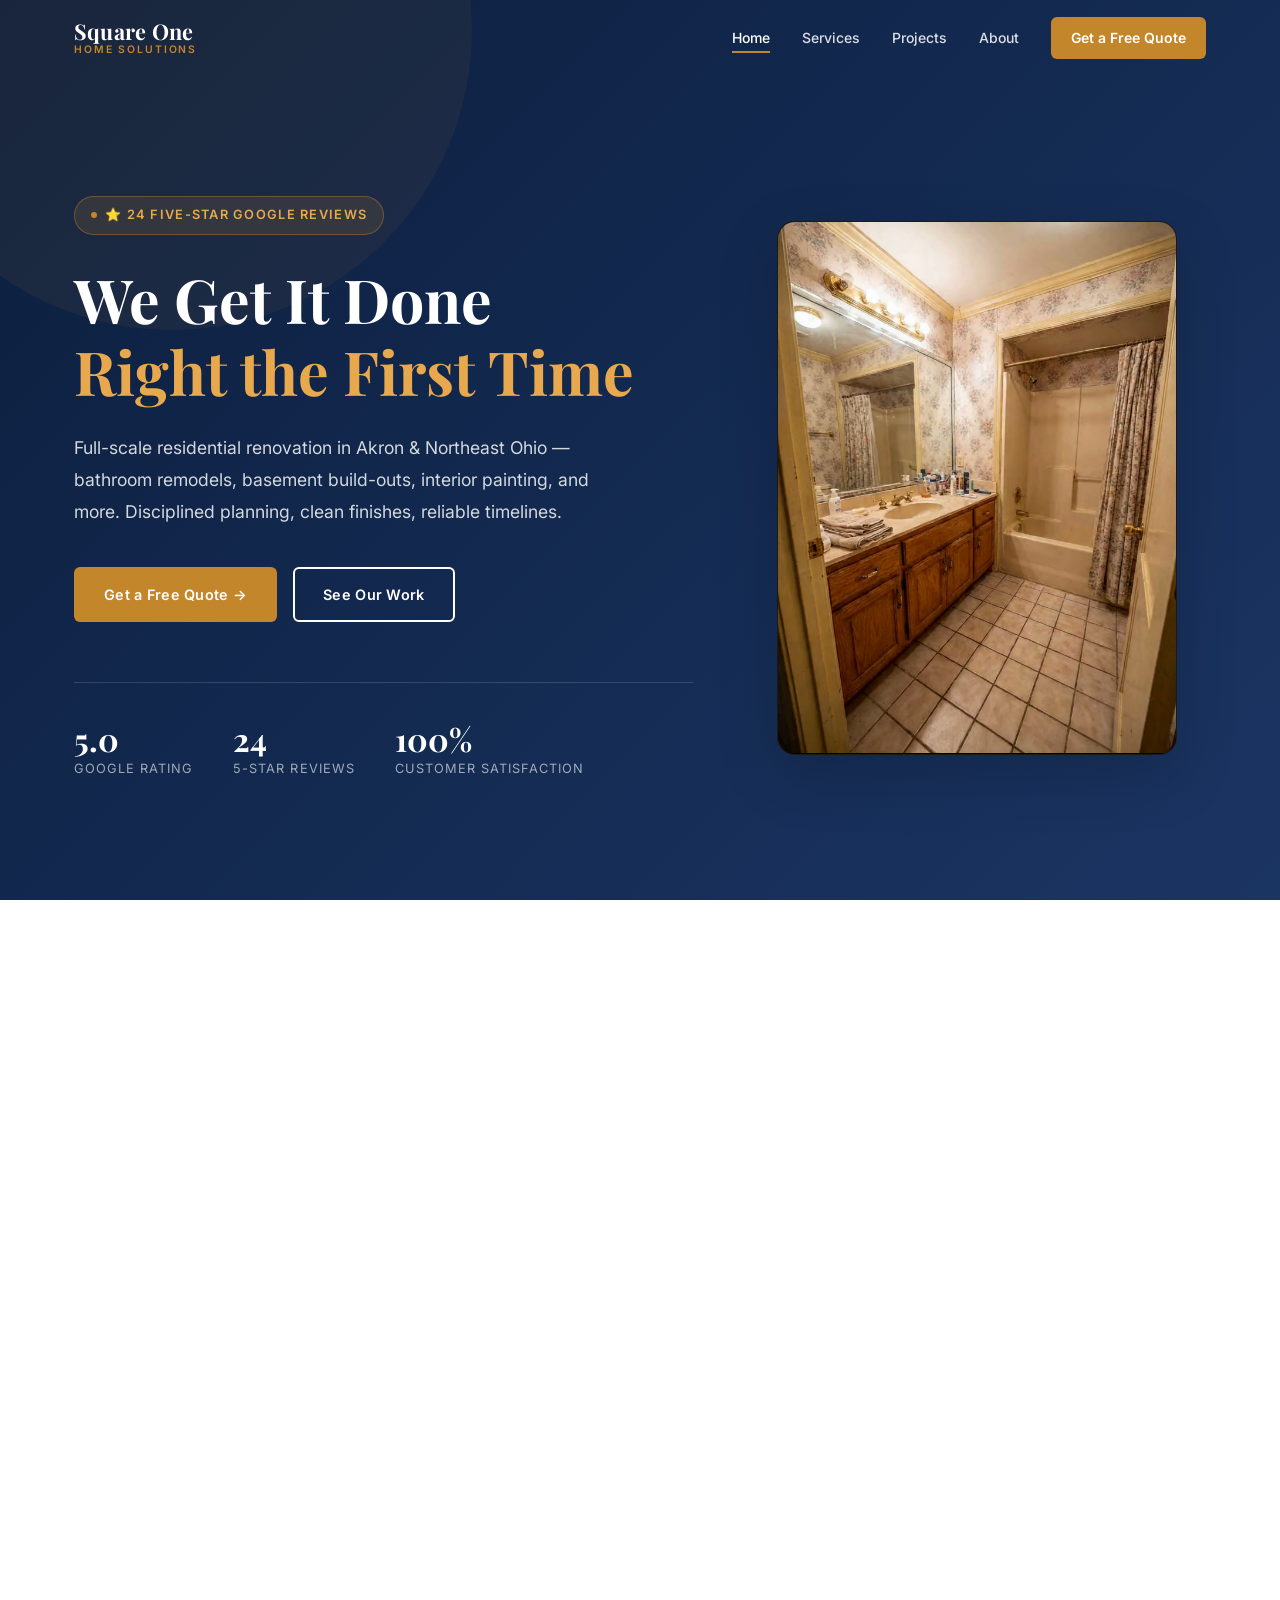
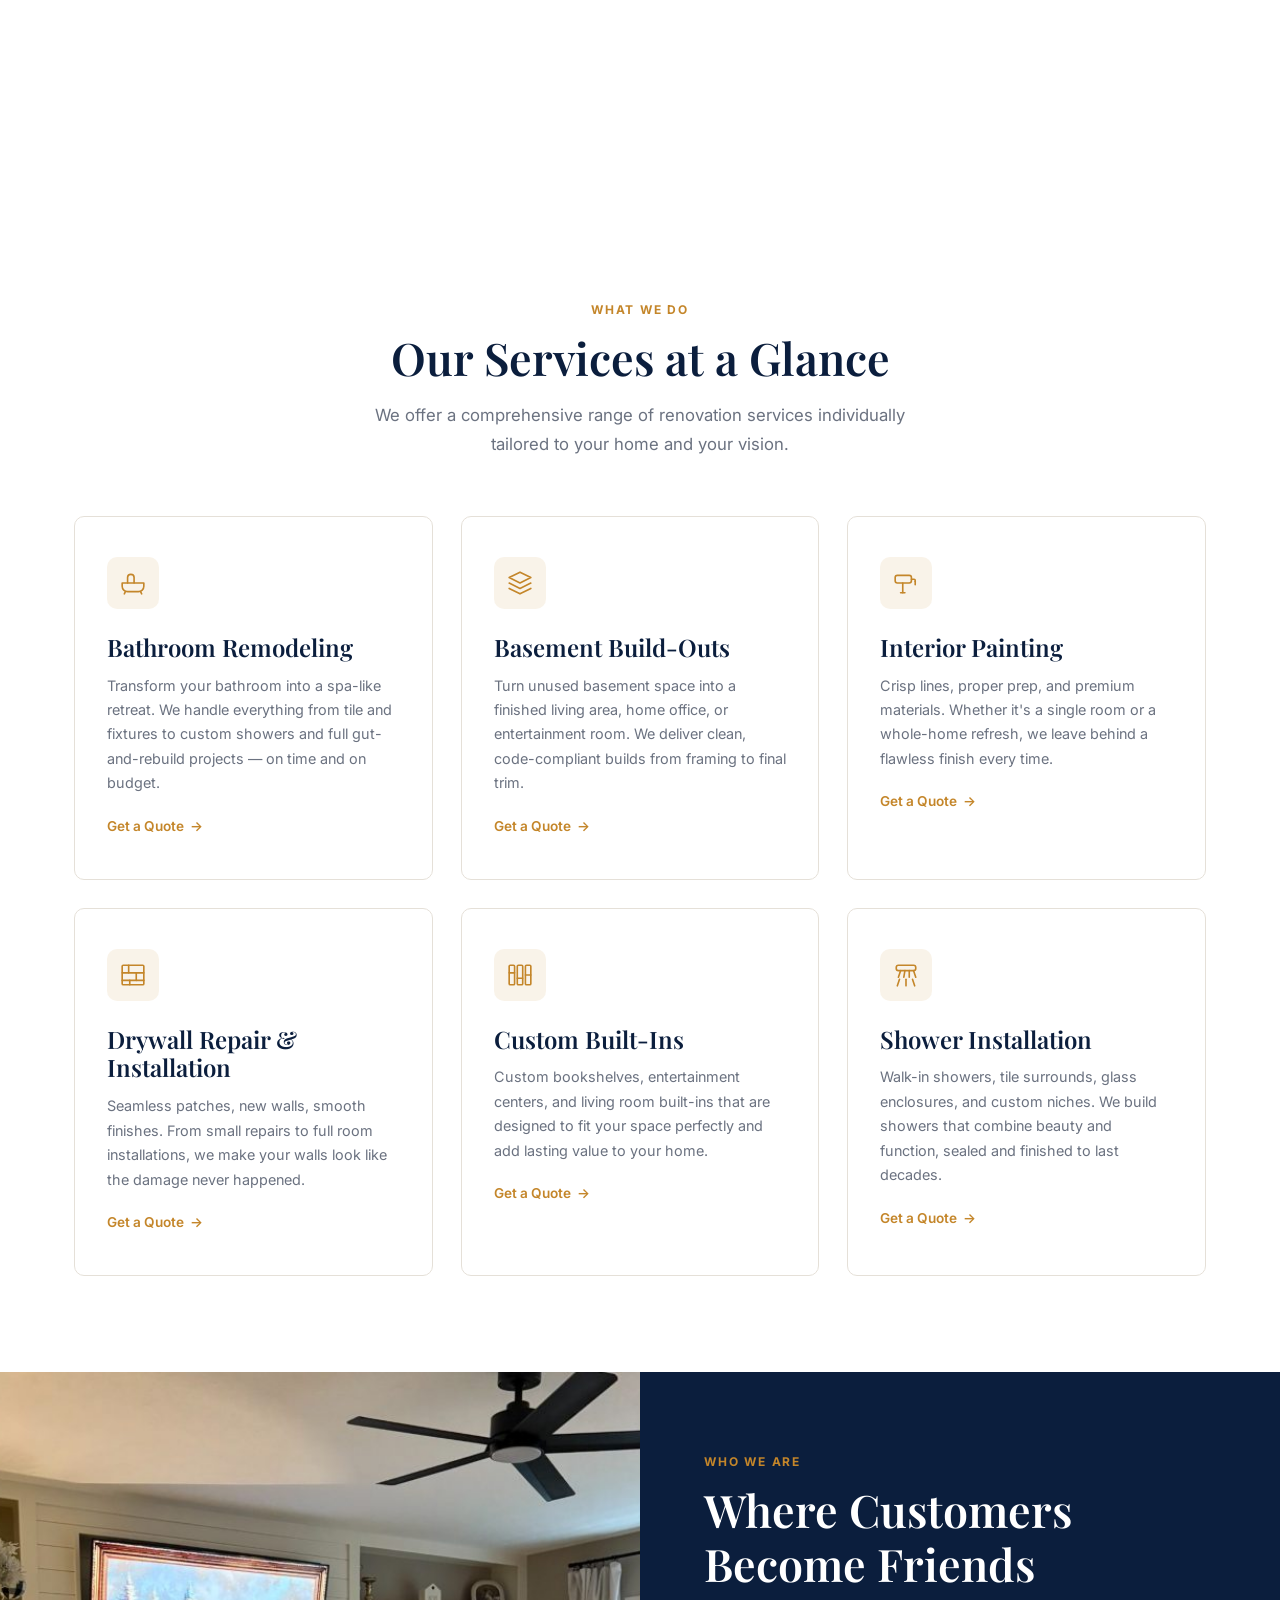
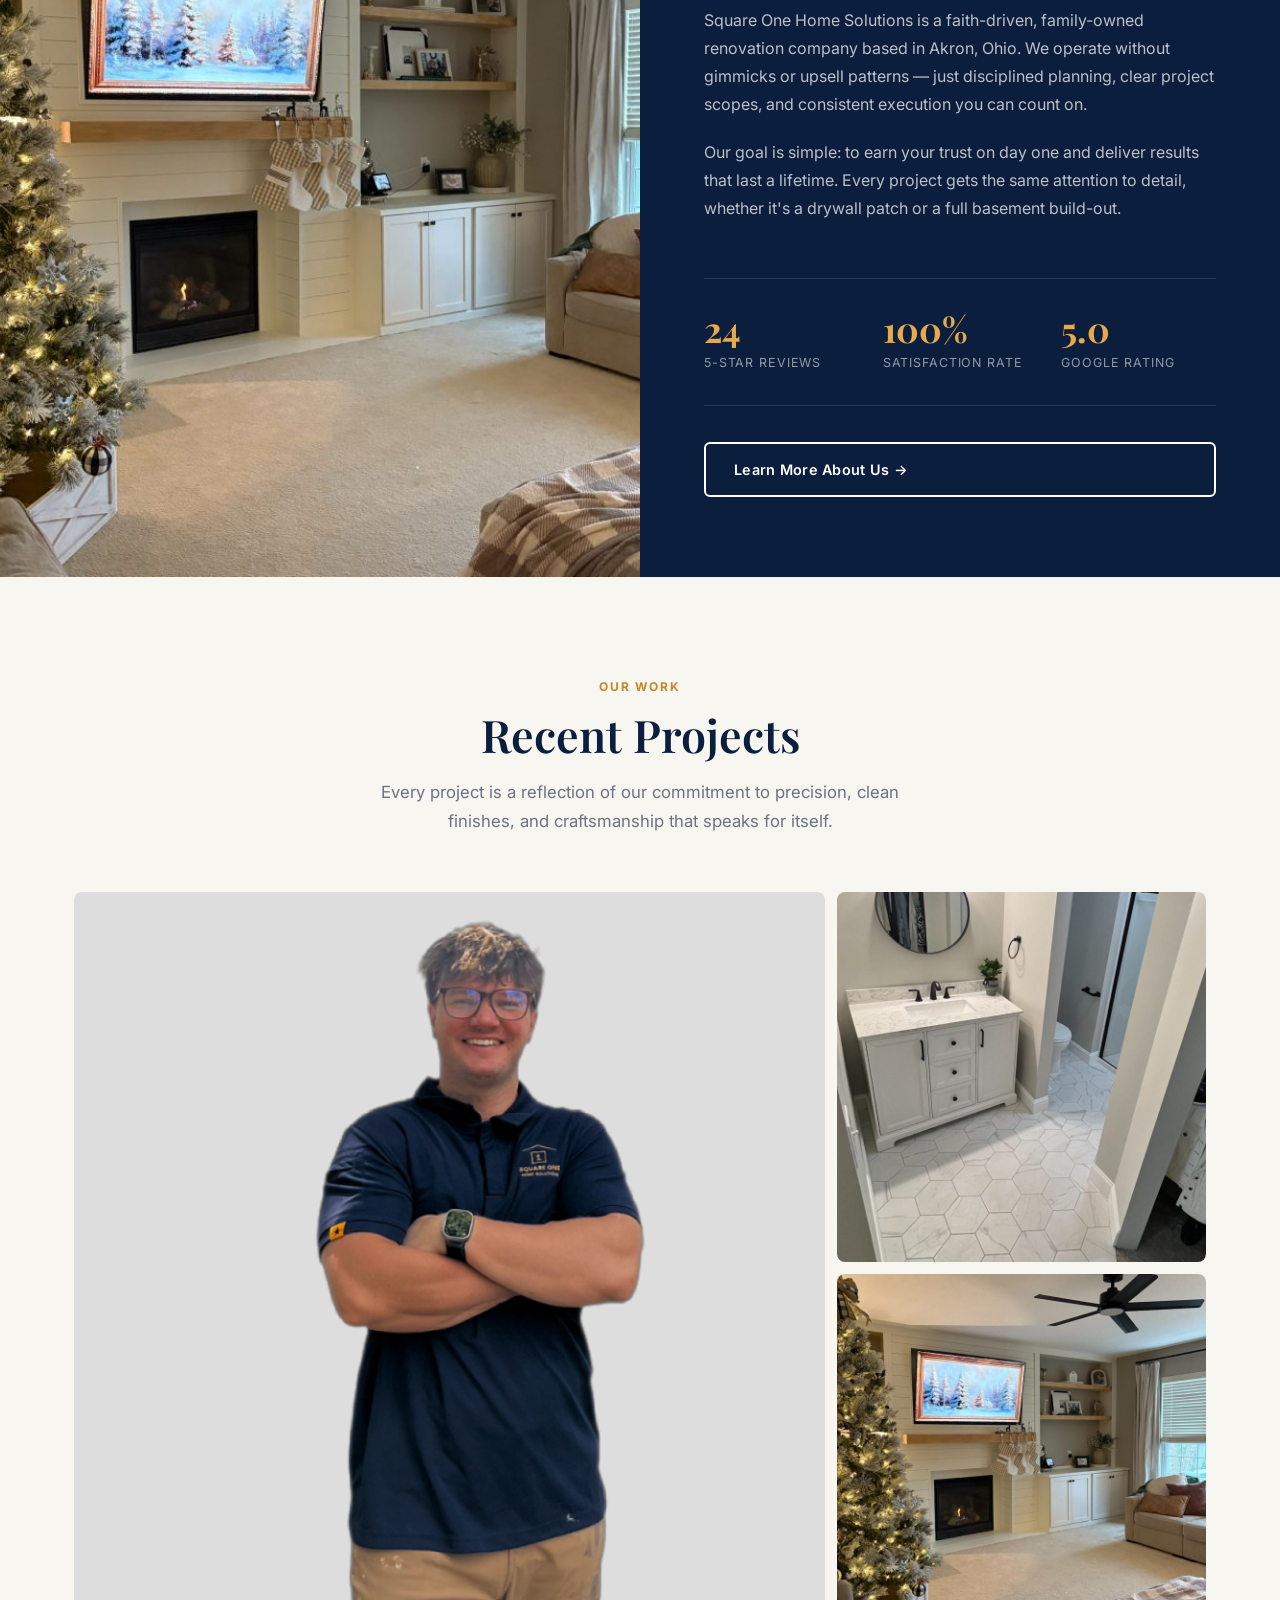
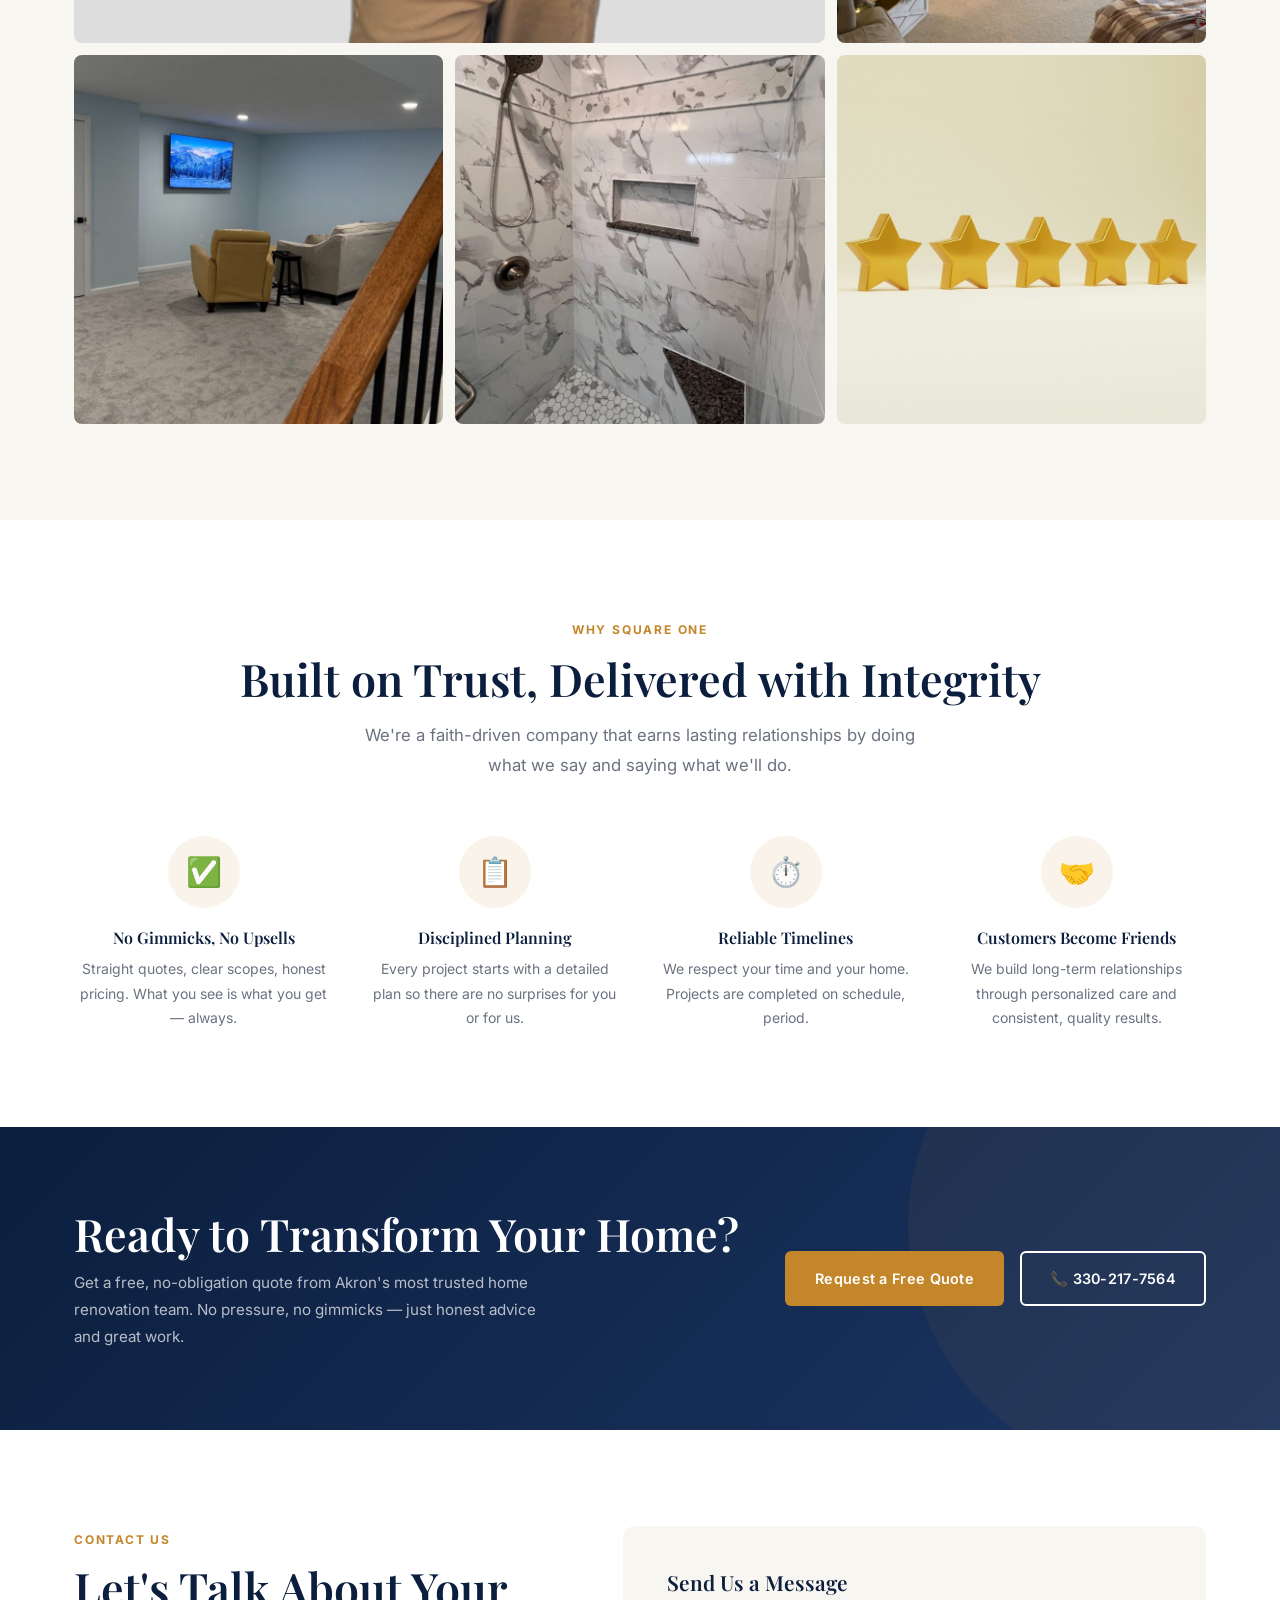
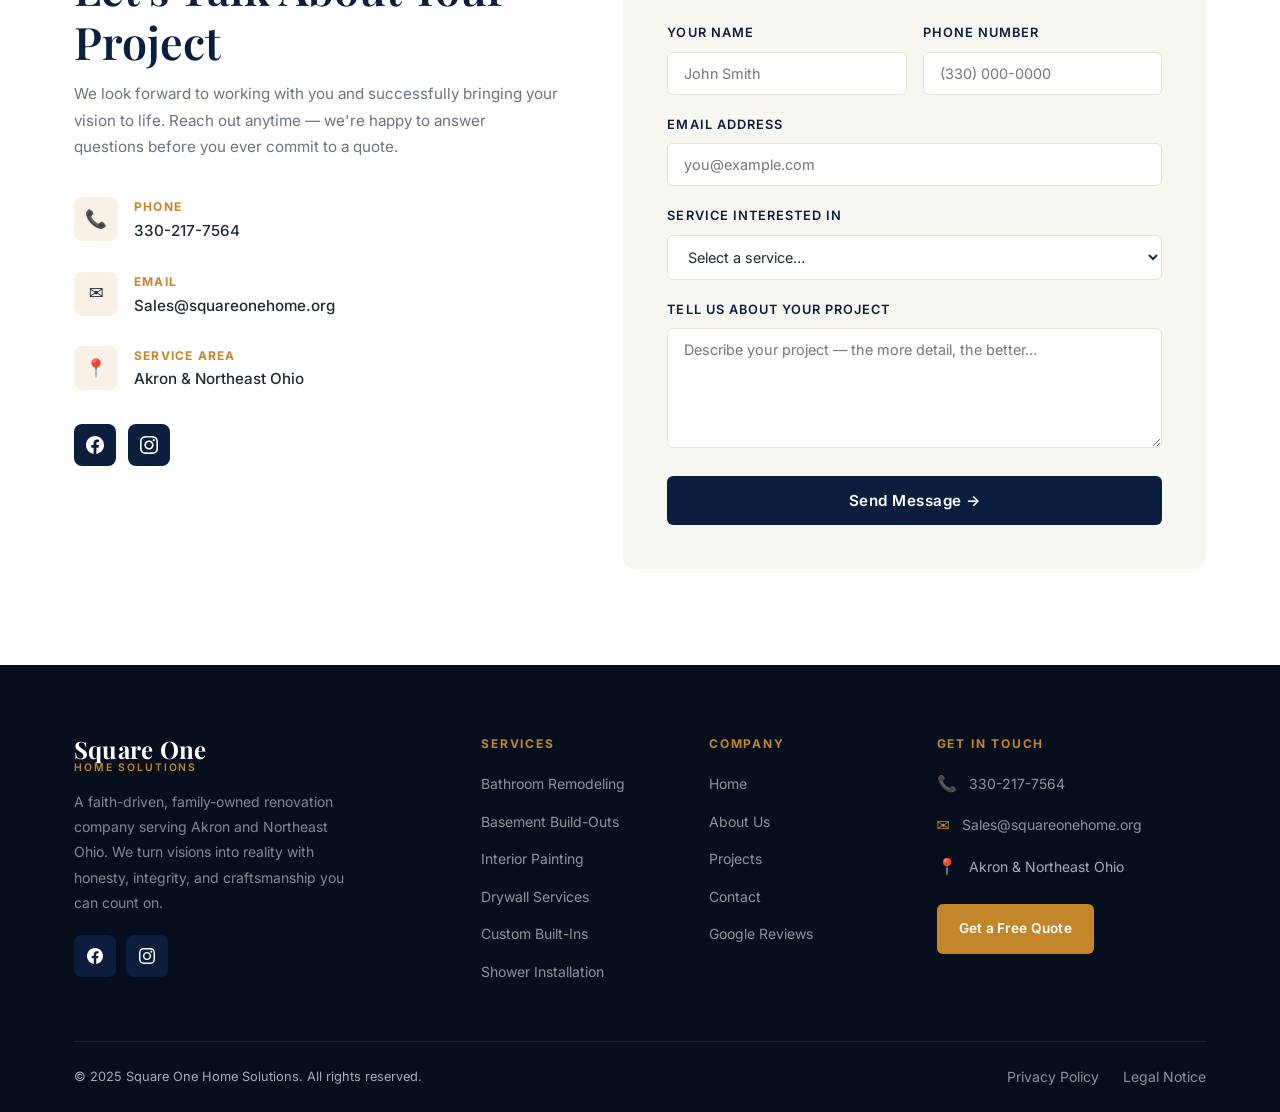
==== commit 2d8ecadb: "Fix black frame at end of scroll + optimize video for real seeking Root cause of the black box: the " ====
--- a/index.html
+++ b/index.html
@@ -148,7 +148,7 @@
           </div>
           <div class="hero-media">
             <div class="hero-media-frame">
-              <video class="hero-bg-video" aria-hidden="true" muted autoplay playsinline preload="auto" poster="images/hero-video-poster.jpg">
+              <video class="hero-bg-video" aria-hidden="true" muted playsinline preload="auto" poster="images/hero-video-poster.jpg">
                 <source src="videos/hero-video.mp4" type="video/mp4">
               </video>
             </div>
--- a/css/style.css
+++ b/css/style.css
@@ -281,11 +281,16 @@
   width: 100%;
   padding-top: var(--header-h);
 }
-.hero-content { max-width: 620px; }
+/* min-width: 0 overrides the grid item default of min-width: auto, which
+   otherwise refuses to shrink below the badge/button text's unwrapped
+   width and pushes it past the viewport edge instead of wrapping. */
+.hero-content { max-width: 620px; min-width: 0; }
+.hero-media { min-width: 0; }
 .hero-badge {
   display: inline-flex;
   align-items: center;
   gap: 8px;
+  max-width: 100%;
   background: rgba(196,134,42,.15);
   border: 1px solid rgba(196,134,42,.4);
   color: var(--gold-light);
@@ -811,22 +816,20 @@
 
 /* ── Responsive ── */
 @media (max-width: 1024px) {
-  /* Sticky scroll-scrub only makes sense with room to spare; below this
-     breakpoint the hero reflows to a normal stacked section and the video
-     just autoplays/loops (see main.js matchMedia check). */
-  .hero-scroll-wrap { height: auto; }
-  .hero {
-    position: relative;
-    top: auto;
-    height: auto;
-    min-height: auto;
-    padding: calc(var(--header-h) + 56px) 0 64px;
-  }
-  .hero-grid { grid-template-columns: 1fr; gap: 48px; text-align: center; }
+  /* The pin + scroll-scrub stays active at every width — it's just that
+     below this breakpoint the hero stacks into one column, so the whole
+     stack (badge/h1/actions/video) has to fit inside 100vh or the
+     sticky section's overflow:hidden would clip it. The 768px tier
+     below trims further (drops desc/stats) for shorter phone screens. */
+  .hero-scroll-wrap { height: 180vh; }
+  .hero-grid { grid-template-columns: 1fr; gap: 28px; text-align: center; padding-top: calc(var(--header-h) + 20px); }
   .hero-content { max-width: 640px; margin: 0 auto; }
-  .hero-actions { justify-content: center; }
-  .hero-stats { justify-content: center; }
-  .hero-media-frame { max-width: 320px; margin: 0 auto; }
+  .hero-badge { margin-bottom: 16px; }
+  .hero h1 { margin-bottom: 14px; }
+  .hero-desc { margin: 0 auto 20px; }
+  .hero-actions { justify-content: center; margin-bottom: 24px; }
+  .hero-stats { justify-content: center; padding-top: 20px; }
+  .hero-media-frame { max-width: 260px; margin: 0 auto; }
 
   .about-strip { grid-template-columns: 1fr; }
   .about-strip-image { min-height: 360px; }
@@ -843,7 +846,10 @@
   .section { padding: 64px 0; }
   .nav { display: none; }
   .hamburger { display: flex; }
-  .hero-stats { gap: 28px; }
+  .hero-scroll-wrap { height: 150vh; }
+  .hero h1 { font-size: 1.9rem; }
+  .hero-desc, .hero-stats { display: none; }
+  .hero-media-frame { max-width: 190px; }
   .stats-row { grid-template-columns: 1fr; gap: 20px; }
   .gallery-grid { grid-template-columns: 1fr 1fr; }
   .gallery-item { grid-column: span 1 !important; grid-row: span 1 !important; }
